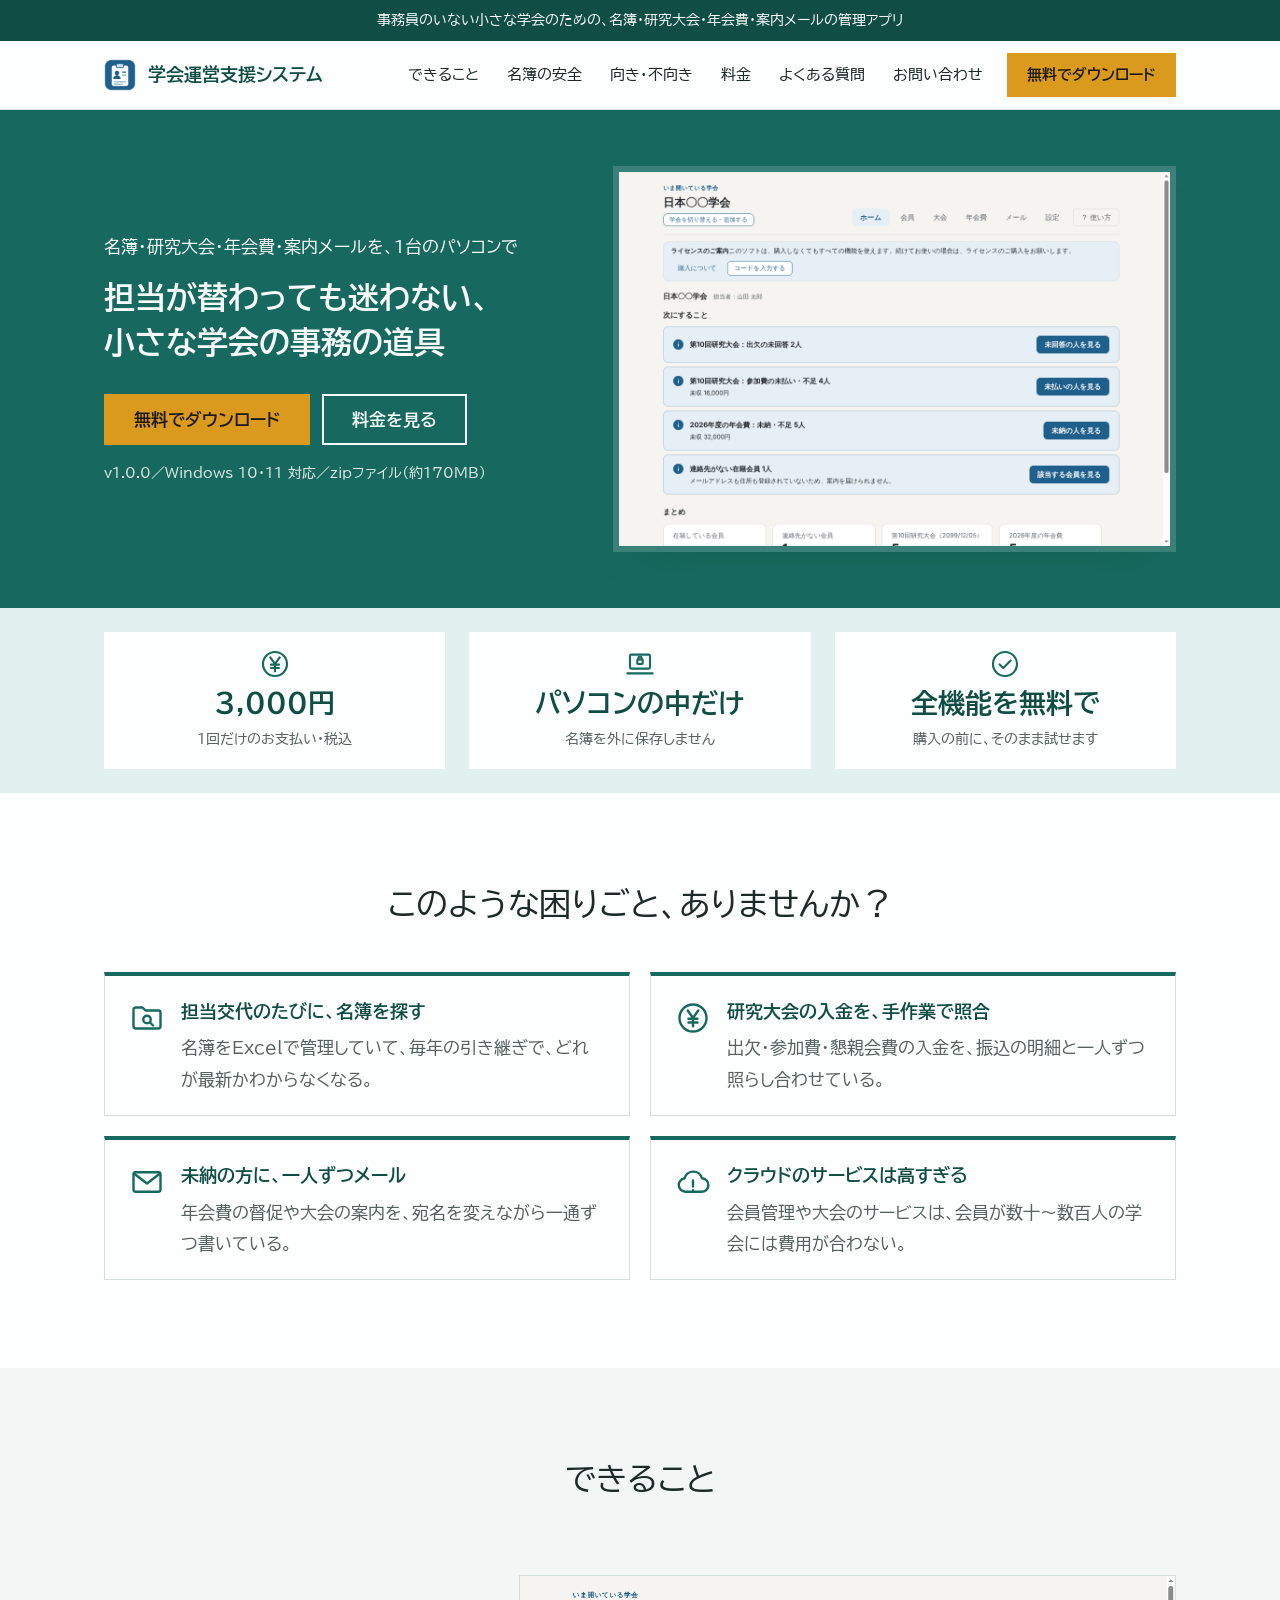
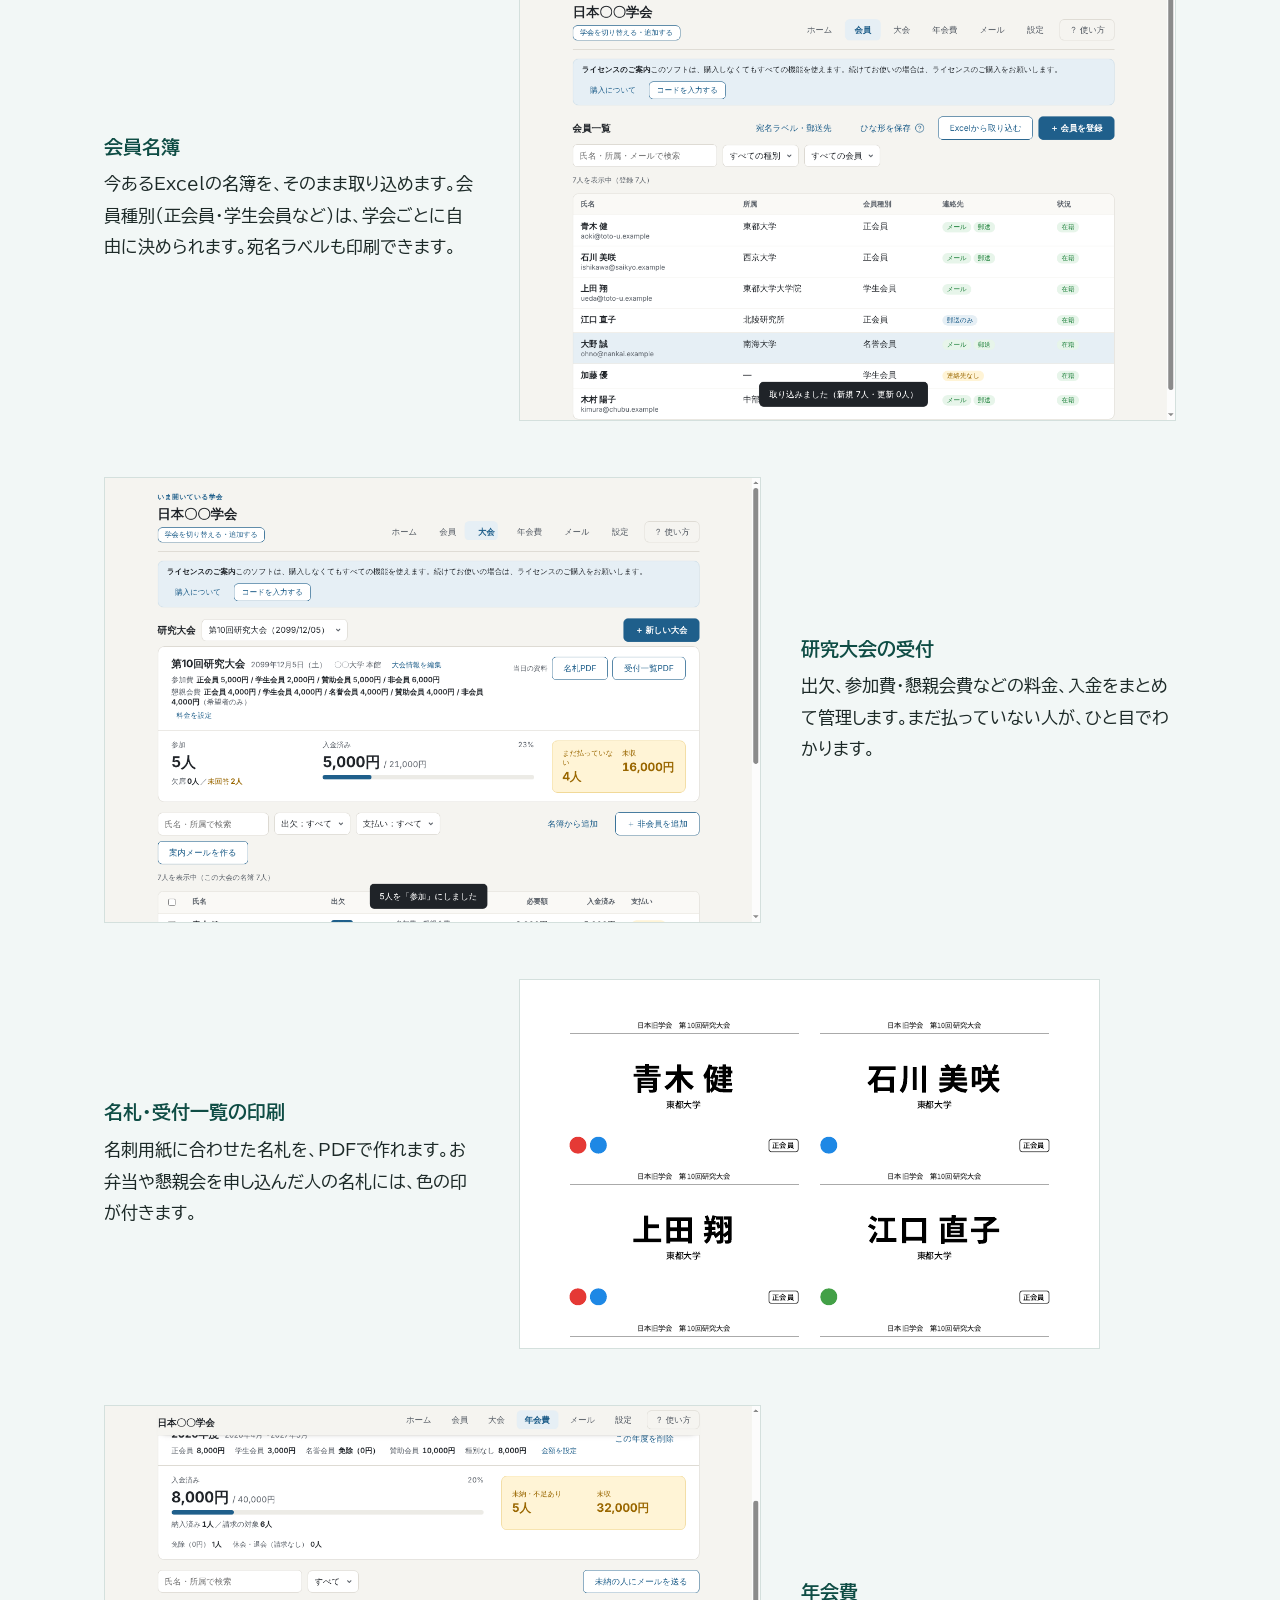
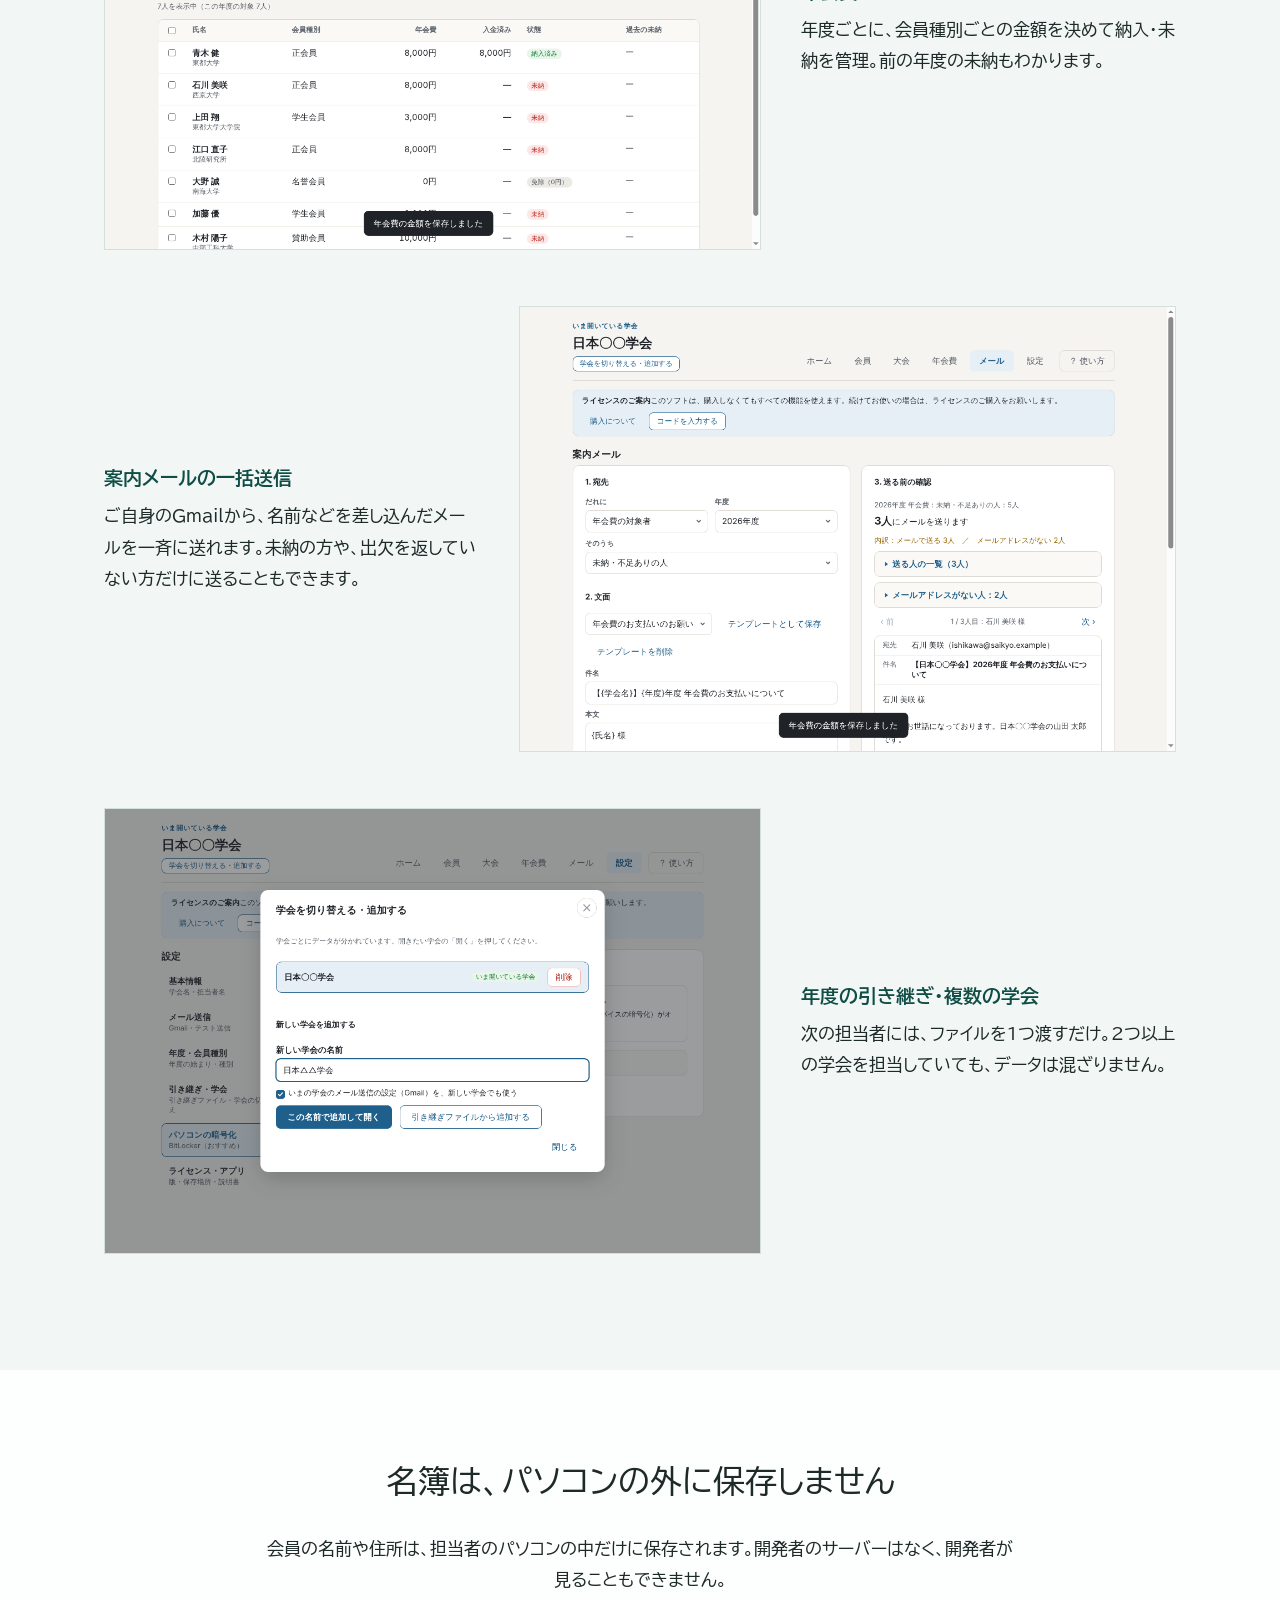
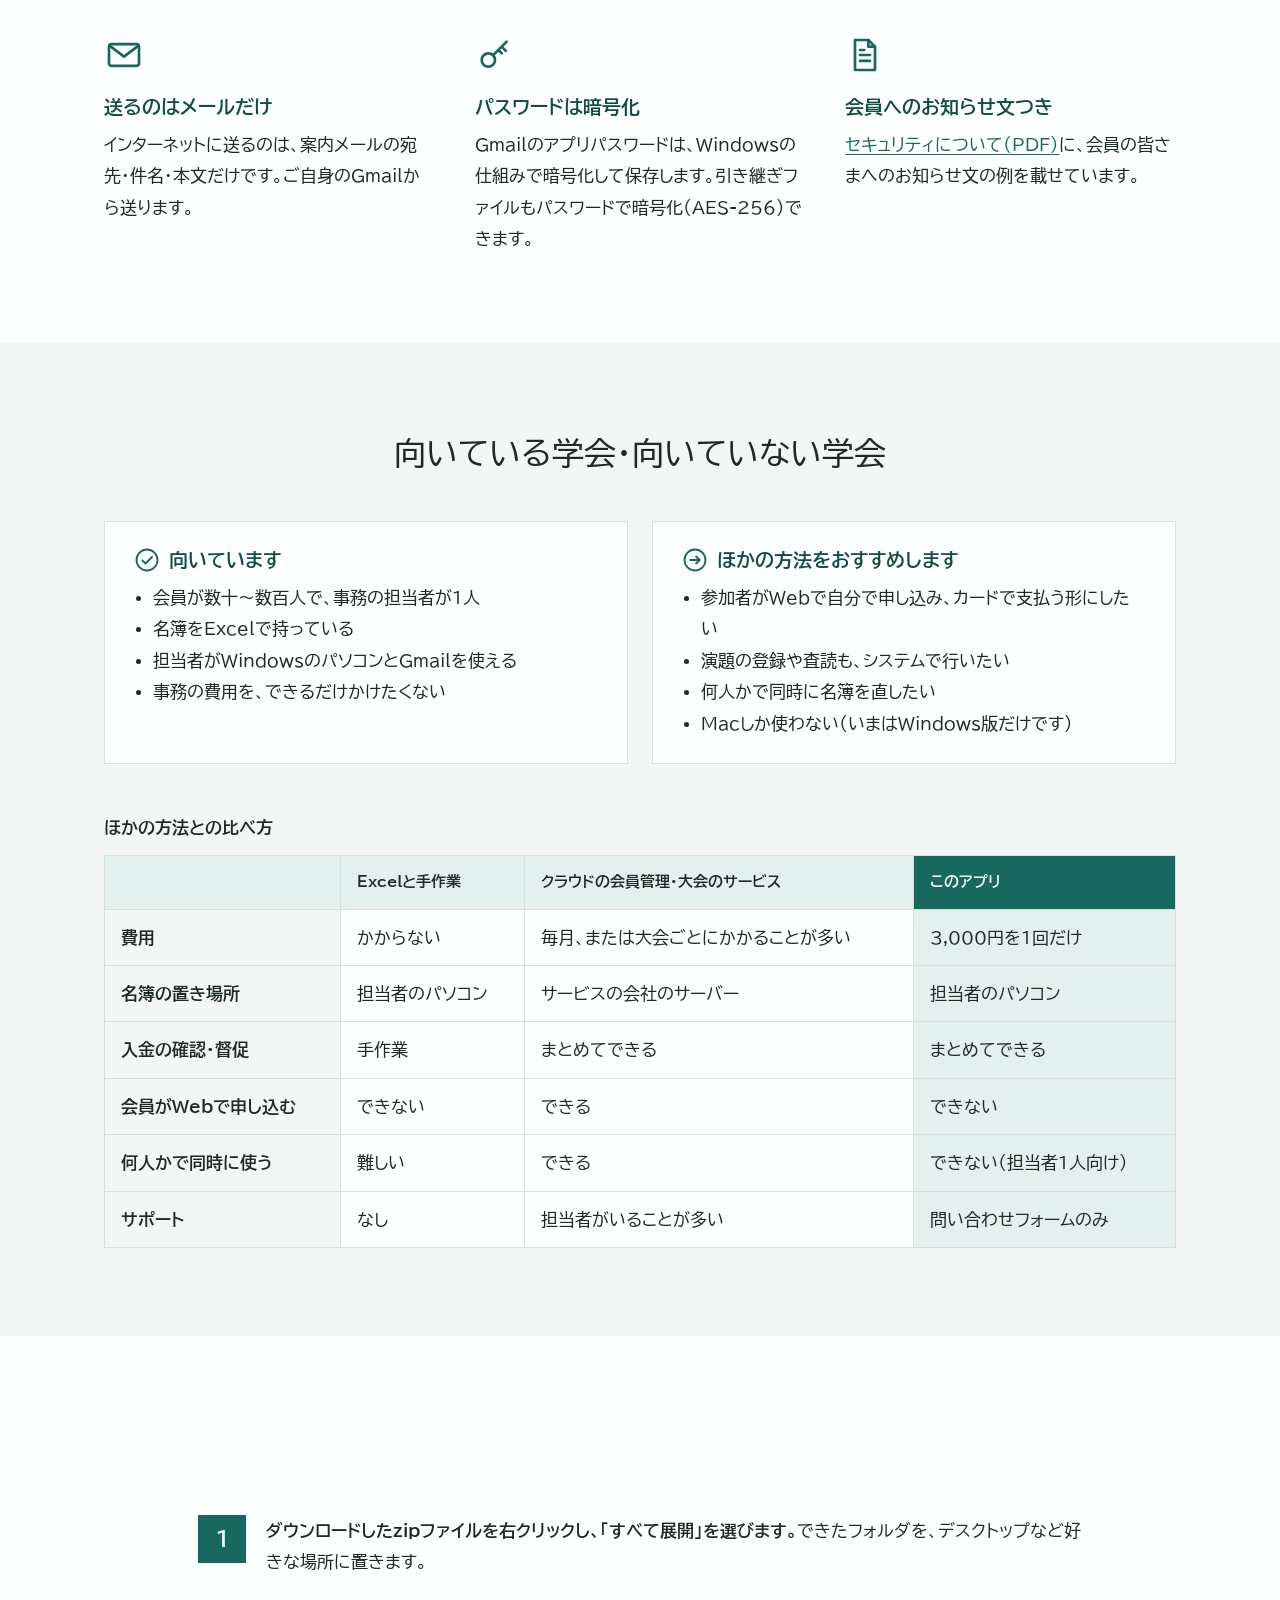
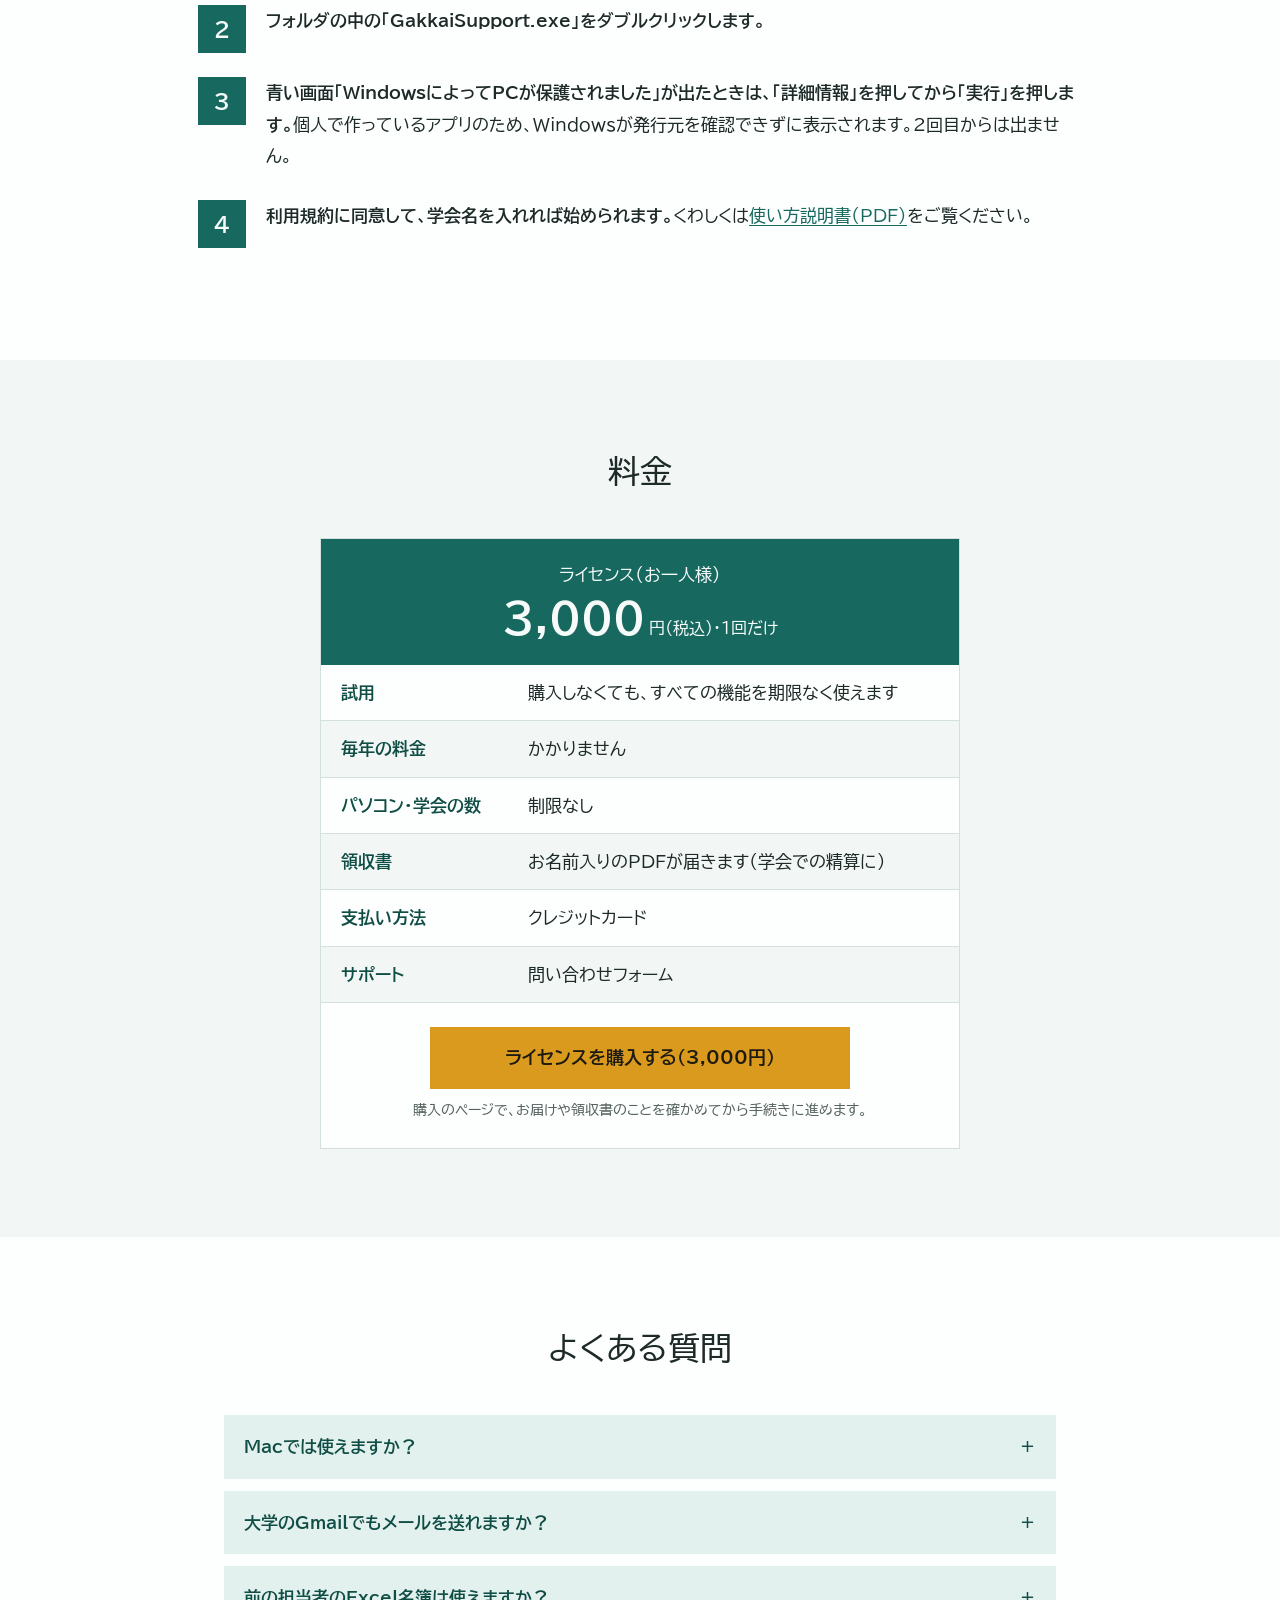
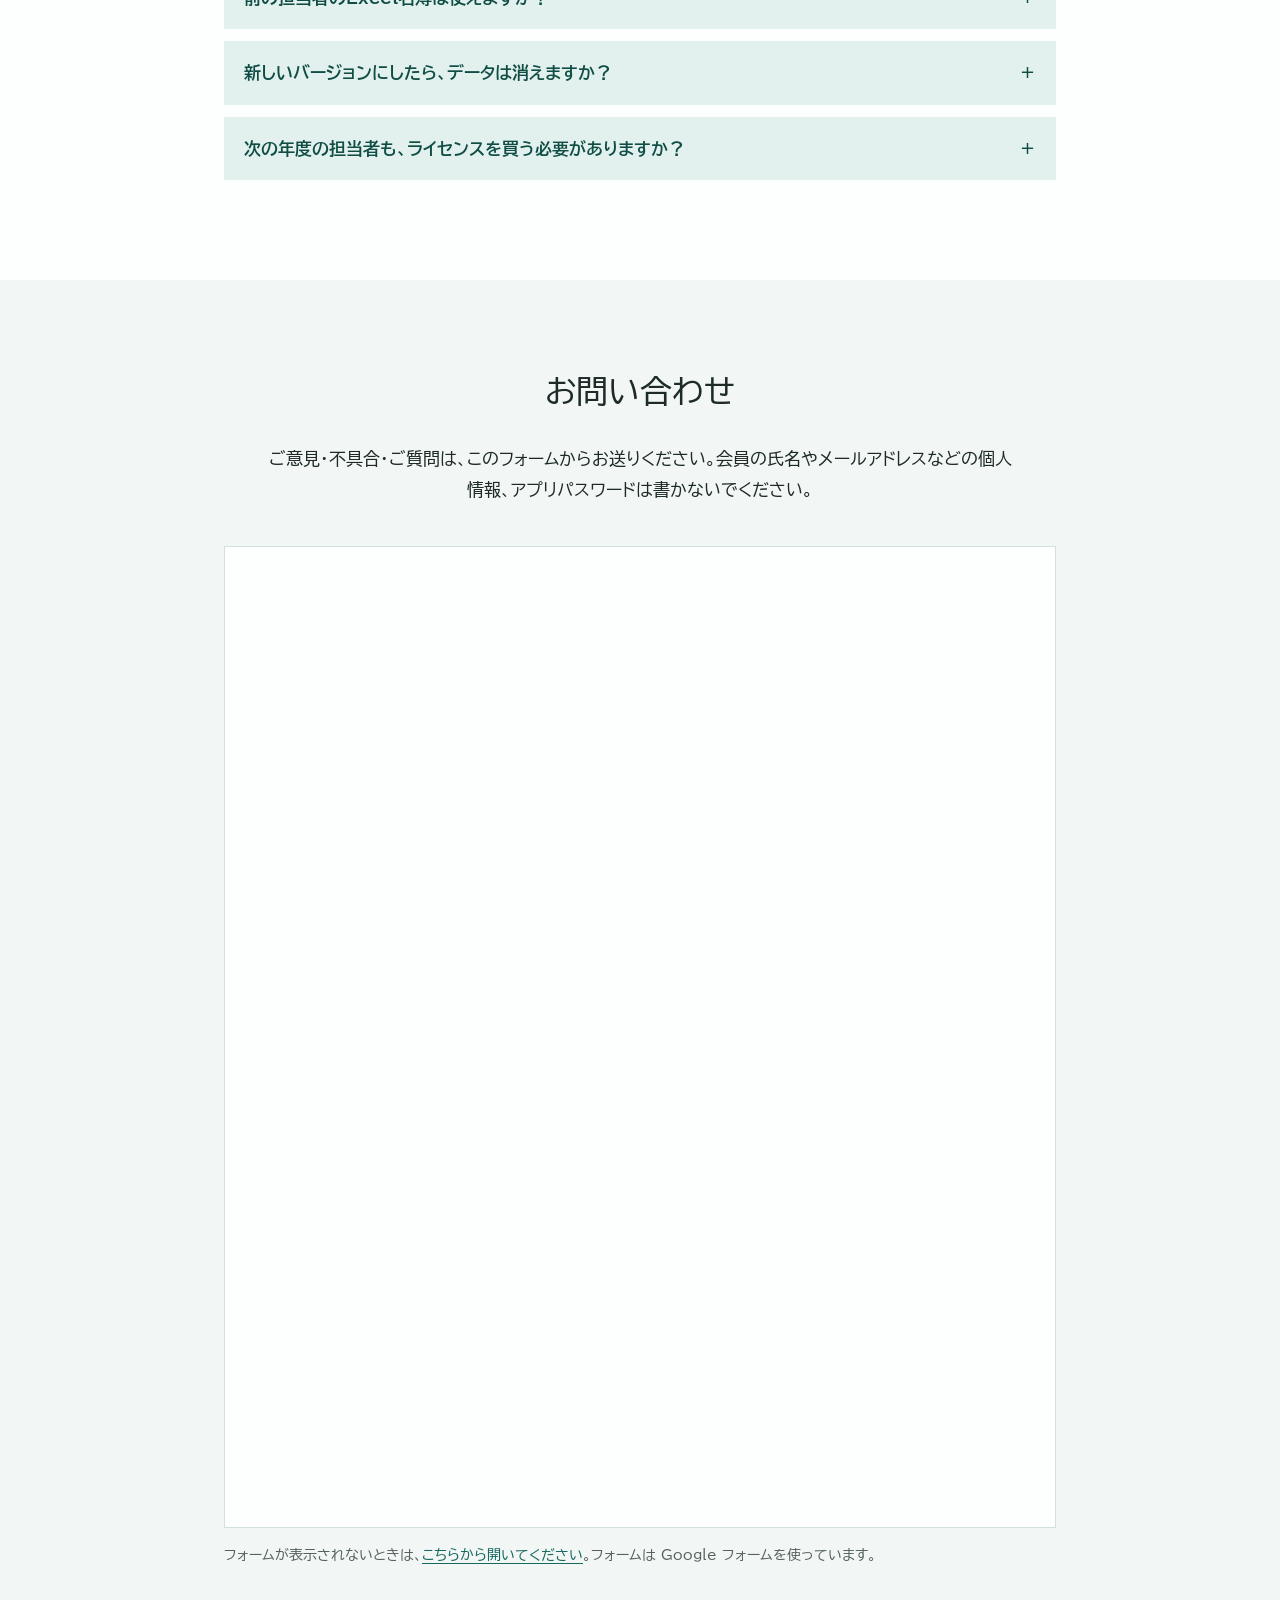
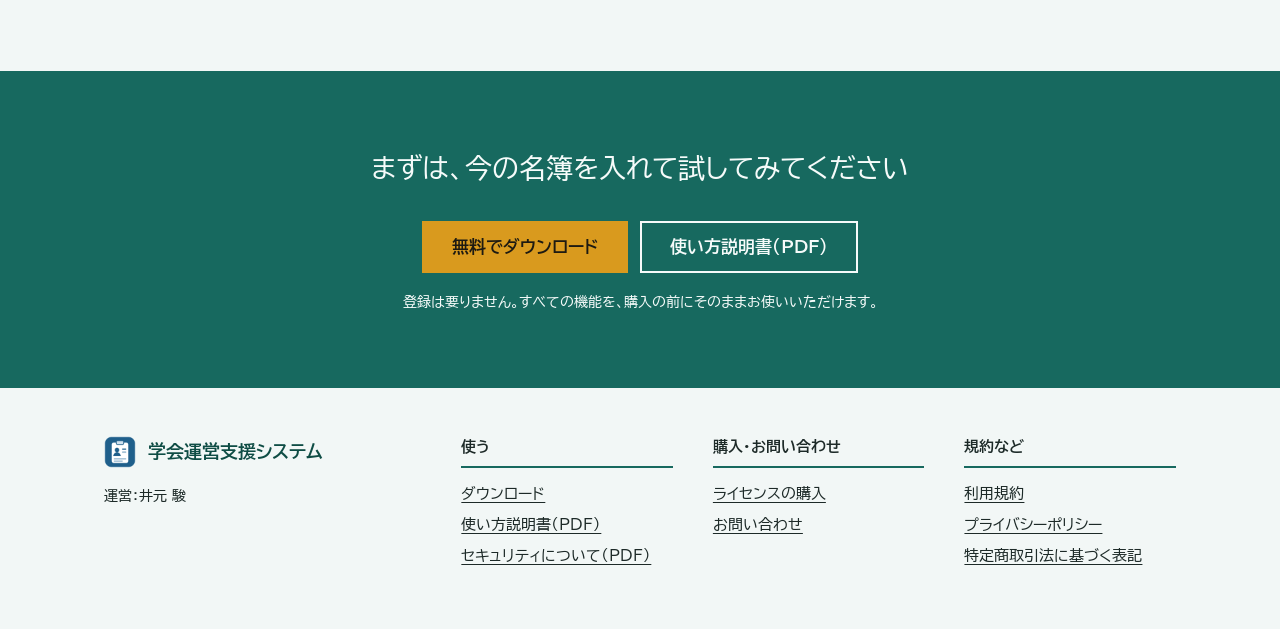
==== index.html @ 25e852df "aieuo さんの意見：アイコン、質問の開け閉めの動き、購入ボタン、問い合わせフォームの埋め込み - 大事なこと3つ・困りごと・名簿の安全・向き不向きに、線で描いた小さなアイコン（読み上げはしない） " ====
<!doctype html>
<html lang="ja">
  <head>
    <meta charset="utf-8" />
    <meta name="viewport" content="width=device-width, initial-scale=1" />
    <title>学会運営支援システム</title>
    <meta
      name="description"
      content="小さな学会の会員名簿・研究大会・年会費・案内メール・名札の印刷・年度の引き継ぎを、お使いのパソコン1台で。名簿はパソコンの外に保存しません。すべての機能を無料で試せます。"
    />
    <link rel="icon" href="img/icon.png" />
    <link rel="preconnect" href="https://fonts.googleapis.com" />
    <link rel="preconnect" href="https://fonts.gstatic.com" crossorigin />
    <link
      href="https://fonts.googleapis.com/css2?family=BIZ+UDPGothic:wght@400;700&display=swap"
      rel="stylesheet"
    />
    <link rel="stylesheet" href="style.css" />
    <script>
      // スクロールで順に現れる動き。動きを減らす設定の人と、スクリプトが動かないときは、最初から全部見える
      if (!matchMedia("(prefers-reduced-motion: reduce)").matches)
        document.documentElement.classList.add("js");
    </script>
  </head>
  <body>
    <svg width="0" height="0" style="position:absolute" aria-hidden="true">
      <defs>
        <symbol id="i-folder" viewBox="0 0 24 24"><path d="M3 6.5A1.5 1.5 0 0 1 4.5 5H9l2 2h8.5A1.5 1.5 0 0 1 21 8.5v9a1.5 1.5 0 0 1-1.5 1.5h-15A1.5 1.5 0 0 1 3 17.5z"/><circle cx="12" cy="13" r="2.5"/><path d="m14 15 2 2"/></symbol>
        <symbol id="i-yen" viewBox="0 0 24 24"><circle cx="12" cy="12" r="9"/><path d="m8.5 7 3.5 5 3.5-5M12 12v5.5M9 12.5h6M9 15h6"/></symbol>
        <symbol id="i-mail" viewBox="0 0 24 24"><rect x="3" y="5.5" width="18" height="13" rx="1.5"/><path d="m3.5 6.5 8.5 6.5 8.5-6.5"/></symbol>
        <symbol id="i-cloud" viewBox="0 0 24 24"><path d="M7 18.5a4.5 4.5 0 0 1-.6-8.96A6 6 0 0 1 18 9.5a4.5 4.5 0 0 1-.5 9z"/><path d="M12 11v4M12 17.5v.01"/></symbol>
        <symbol id="i-laptop" viewBox="0 0 24 24"><rect x="4.5" y="5" width="15" height="10.5" rx="1"/><path d="M2.5 19h19"/><rect x="10" y="8.5" width="4" height="3.5" rx=".5"/><path d="M10.8 8.5V7.6a1.2 1.2 0 0 1 2.4 0v.9"/></symbol>
        <symbol id="i-check" viewBox="0 0 24 24"><circle cx="12" cy="12" r="9"/><path d="m8 12.3 2.7 2.7L16.3 9.4"/></symbol>
        <symbol id="i-key" viewBox="0 0 24 24"><circle cx="8" cy="15" r="4"/><path d="m11 12 8-8M16 7l2.5 2.5M14 9l2 2"/></symbol>
        <symbol id="i-doc" viewBox="0 0 24 24"><path d="M6 3h8l4 4v14H6z"/><path d="M14 3v4h4M9 12h6M9 15.5h6M9 9h2.5"/></symbol>
        <symbol id="i-arrow" viewBox="0 0 24 24"><circle cx="12" cy="12" r="9"/><path d="M8 12h8M13 9l3 3-3 3"/></symbol>
        <symbol id="i-chat" viewBox="0 0 24 24"><path d="M4 5.5h16v10H9l-5 4z"/><path d="M8 9.5h8M8 12.5h5"/></symbol>
      </defs>
    </svg>
    <p class="topbar">事務員のいない小さな学会のための、名簿・研究大会・年会費・案内メールの管理アプリ</p>
    <header class="nav">
      <div class="wrap nav-in">
        <a class="logo" href="index.html"><img src="img/icon.png" alt="" width="32" height="32" />学会運営支援システム</a>
        <nav aria-label="ページ内の案内">
          <a href="#features">できること</a>
          <a href="#safe">名簿の安全</a>
          <a href="#fit">向き・不向き</a>
          <a href="#price">料金</a>
          <a href="#faq">よくある質問</a>
          <a href="#contact">お問い合わせ</a>
          <a class="nav-cta" href="#download">無料でダウンロード</a>
        </nav>
      </div>
    </header>

    <section class="hero">
      <div class="wrap hero-in">
        <div class="hero-text">
          <p class="hero-sub">名簿・研究大会・年会費・案内メールを、1台のパソコンで</p>
          <h1><span class="nb">担当が替わっても迷わない、</span><span class="nb">小さな学会の事務の道具</span></h1>
          <div class="btns">
            <a
              class="btn cta"
              href="https://github.com/imoto-421/gakkai-support/releases/download/v1.0.0/GakkaiSupport-1.0.0-win.zip"
              >無料でダウンロード</a
            >
            <a class="btn light" href="#price">料金を見る</a>
          </div>
          <p class="hero-meta">
            v1.0.0／Windows 10・11 対応／zipファイル（約170MB）
          </p>
        </div>
        <img class="hero-shot" src="img/m02-home.png" alt="ホーム画面。出欠の未回答や年会費の未納など、次にすることが並んでいる" />
      </div>
    </section>

    <div class="facts">
      <div class="wrap facts-in">
        <p><svg class="ic" aria-hidden="true"><use href="#i-yen"/></svg><b>3,000円</b><span>1回だけのお支払い・税込</span></p>
        <p><svg class="ic" aria-hidden="true"><use href="#i-laptop"/></svg><b>パソコンの中だけ</b><span>名簿を外に保存しません</span></p>
        <p><svg class="ic" aria-hidden="true"><use href="#i-check"/></svg><b>全機能を無料で</b><span>購入の前に、そのまま試せます</span></p>
      </div>
    </div>

    <main>
      <section class="sec">
        <div class="wrap">
          <h2 class="reveal">このような困りごと、ありませんか？</h2>
          <ul class="pains">
            <li class="reveal">
              <svg class="ic" aria-hidden="true"><use href="#i-folder"/></svg>
              <b>担当交代のたびに、名簿を探す</b>
              <span>名簿をExcelで管理していて、毎年の引き継ぎで、どれが最新かわからなくなる。</span>
            </li>
            <li class="reveal">
              <svg class="ic" aria-hidden="true"><use href="#i-yen"/></svg>
              <b>研究大会の入金を、手作業で照合</b>
              <span>出欠・参加費・懇親会費の入金を、振込の明細と一人ずつ照らし合わせている。</span>
            </li>
            <li class="reveal">
              <svg class="ic" aria-hidden="true"><use href="#i-mail"/></svg>
              <b>未納の方に、一人ずつメール</b>
              <span>年会費の督促や大会の案内を、宛名を変えながら一通ずつ書いている。</span>
            </li>
            <li class="reveal">
              <svg class="ic" aria-hidden="true"><use href="#i-cloud"/></svg>
              <b>クラウドのサービスは高すぎる</b>
              <span>会員管理や大会のサービスは、会員が数十〜数百人の学会には費用が合わない。</span>
            </li>
          </ul>
        </div>
      </section>

      <section class="sec tint" id="features">
        <div class="wrap">
          <h2 class="reveal">できること</h2>
          <div class="feature reveal">
            <img src="img/m03-members.png" alt="会員名簿の画面" loading="lazy" />
            <div>
              <h3>会員名簿</h3>
              <p>
                今あるExcelの名簿を、そのまま取り込めます。会員種別（正会員・学生会員など）は、学会ごとに自由に決められます。宛名ラベルも印刷できます。
              </p>
            </div>
          </div>
          <div class="feature reveal">
            <img src="img/m06-event.png" alt="研究大会の画面" loading="lazy" />
            <div>
              <h3>研究大会の受付</h3>
              <p>
                出欠、参加費・懇親会費などの料金、入金をまとめて管理します。まだ払っていない人が、ひと目でわかります。
              </p>
            </div>
          </div>
          <div class="feature reveal">
            <img src="img/m15-badge-sample.png" alt="色の印が付いた名札" loading="lazy" />
            <div>
              <h3>名札・受付一覧の印刷</h3>
              <p>
                名刺用紙に合わせた名札を、PDFで作れます。お弁当や懇親会を申し込んだ人の名札には、色の印が付きます。
              </p>
            </div>
          </div>
          <div class="feature reveal">
            <img src="img/m09-dues.png" alt="年会費の画面" loading="lazy" />
            <div>
              <h3>年会費</h3>
              <p>年度ごとに、会員種別ごとの金額を決めて納入・未納を管理。前の年度の未納もわかります。</p>
            </div>
          </div>
          <div class="feature reveal">
            <img src="img/m10-compose.png" alt="案内メールを作る画面" loading="lazy" />
            <div>
              <h3>案内メールの一括送信</h3>
              <p>
                ご自身のGmailから、名前などを差し込んだメールを一斉に送れます。未納の方や、出欠を返していない方だけに送ることもできます。
              </p>
            </div>
          </div>
          <div class="feature reveal">
            <img src="img/m16-societies.png" alt="学会を切り替える画面" loading="lazy" />
            <div>
              <h3>年度の引き継ぎ・複数の学会</h3>
              <p>
                次の担当者には、ファイルを1つ渡すだけ。2つ以上の学会を担当していても、データは混ざりません。
              </p>
            </div>
          </div>
        </div>
      </section>

      <section class="sec" id="safe">
        <div class="wrap">
          <h2 class="reveal">名簿は、パソコンの外に保存しません</h2>
          <p class="lead reveal">
            会員の名前や住所は、担当者のパソコンの中だけに保存されます。開発者のサーバーはなく、開発者が見ることもできません。
          </p>
          <div class="cols3">
            <div class="reveal">
              <svg class="ic" aria-hidden="true"><use href="#i-mail"/></svg>
              <h3>送るのはメールだけ</h3>
              <p>インターネットに送るのは、案内メールの宛先・件名・本文だけです。ご自身のGmailから送ります。</p>
            </div>
            <div class="reveal">
              <svg class="ic" aria-hidden="true"><use href="#i-key"/></svg>
              <h3>パスワードは暗号化</h3>
              <p>
                Gmailのアプリパスワードは、Windowsの仕組みで暗号化して保存します。引き継ぎファイルもパスワードで暗号化（AES-256）できます。
              </p>
            </div>
            <div class="reveal">
              <svg class="ic" aria-hidden="true"><use href="#i-doc"/></svg>
              <h3>会員へのお知らせ文つき</h3>
              <p>
                <a href="security.pdf">セキュリティについて（PDF）</a>に、会員の皆さまへのお知らせ文の例を載せています。
              </p>
            </div>
          </div>
        </div>
      </section>

      <section class="sec tint" id="fit">
        <div class="wrap">
          <h2 class="reveal">向いている学会・向いていない学会</h2>
          <div class="fit reveal">
            <div>
              <h3><svg class="ic" aria-hidden="true"><use href="#i-check"/></svg>向いています</h3>
              <ul>
                <li>会員が数十〜数百人で、事務の担当者が1人</li>
                <li>名簿をExcelで持っている</li>
                <li>担当者がWindowsのパソコンとGmailを使える</li>
                <li>事務の費用を、できるだけかけたくない</li>
              </ul>
            </div>
            <div>
              <h3><svg class="ic" aria-hidden="true"><use href="#i-arrow"/></svg>ほかの方法をおすすめします</h3>
              <ul>
                <li>参加者がWebで自分で申し込み、カードで支払う形にしたい</li>
                <li>演題の登録や査読も、システムで行いたい</li>
                <li>何人かで同時に名簿を直したい</li>
                <li>Macしか使わない（いまはWindows版だけです）</li>
              </ul>
            </div>
          </div>
          <div class="table-wrap reveal">
            <table class="compare">
              <caption>ほかの方法との比べ方</caption>
              <thead>
                <tr>
                  <th scope="col"></th>
                  <th scope="col">Excelと手作業</th>
                  <th scope="col">クラウドの会員管理・大会のサービス</th>
                  <th scope="col" class="me">このアプリ</th>
                </tr>
              </thead>
              <tbody>
                <tr>
                  <th scope="row">費用</th>
                  <td>かからない</td>
                  <td>毎月、または大会ごとにかかることが多い</td>
                  <td class="me">3,000円を1回だけ</td>
                </tr>
                <tr>
                  <th scope="row">名簿の置き場所</th>
                  <td>担当者のパソコン</td>
                  <td>サービスの会社のサーバー</td>
                  <td class="me">担当者のパソコン</td>
                </tr>
                <tr>
                  <th scope="row">入金の確認・督促</th>
                  <td>手作業</td>
                  <td>まとめてできる</td>
                  <td class="me">まとめてできる</td>
                </tr>
                <tr>
                  <th scope="row">会員がWebで申し込む</th>
                  <td>できない</td>
                  <td>できる</td>
                  <td class="me">できない</td>
                </tr>
                <tr>
                  <th scope="row">何人かで同時に使う</th>
                  <td>難しい</td>
                  <td>できる</td>
                  <td class="me">できない（担当者1人向け）</td>
                </tr>
                <tr>
                  <th scope="row">サポート</th>
                  <td>なし</td>
                  <td>担当者がいることが多い</td>
                  <td class="me">問い合わせフォームのみ</td>
                </tr>
              </tbody>
            </table>
          </div>
        </div>
      </section>

      <section class="sec" id="start">
        <div class="wrap">
          <h2 class="reveal">使い始め方</h2>
          <ol class="steps">
            <li class="reveal">
              <b>ダウンロードしたzipファイルを右クリックし、「すべて展開」を選びます。</b
              >できたフォルダを、デスクトップなど好きな場所に置きます。
            </li>
            <li class="reveal"><b>フォルダの中の「GakkaiSupport.exe」をダブルクリックします。</b></li>
            <li class="reveal">
              <b>青い画面「WindowsによってPCが保護されました」が出たときは、「詳細情報」を押してから「実行」を押します。</b
              >個人で作っているアプリのため、Windowsが発行元を確認できずに表示されます。2回目からは出ません。
            </li>
            <li class="reveal">
              <b>利用規約に同意して、学会名を入れれば始められます。</b>くわしくは<a href="manual.pdf"
                >使い方説明書（PDF）</a
              >をご覧ください。
            </li>
          </ol>
        </div>
      </section>

      <section class="sec tint" id="price">
        <div class="wrap">
          <h2 class="reveal">料金</h2>
          <div class="plan reveal">
            <div class="plan-head">
              <p>ライセンス（お一人様）</p>
              <p class="plan-price">3,000<span>円（税込）・1回だけ</span></p>
            </div>
            <table>
              <tr><th scope="row">試用</th><td>購入しなくても、すべての機能を期限なく使えます</td></tr>
              <tr><th scope="row">毎年の料金</th><td>かかりません</td></tr>
              <tr><th scope="row">パソコン・学会の数</th><td>制限なし</td></tr>
              <tr><th scope="row">領収書</th><td>お名前入りのPDFが届きます（学会での精算に）</td></tr>
              <tr><th scope="row">支払い方法</th><td>クレジットカード</td></tr>
              <tr><th scope="row">サポート</th><td>問い合わせフォーム</td></tr>
            </table>
            <div class="plan-foot">
              <a class="btn cta big" href="purchase.html">ライセンスを購入する（3,000円）</a>
              <p class="small muted">購入のページで、お届けや領収書のことを確かめてから手続きに進めます。</p>
            </div>
          </div>
        </div>
      </section>

      <section class="sec" id="faq">
        <div class="wrap faq">
          <h2 class="reveal">よくある質問</h2>
          <details class="reveal">
            <summary>Macでは使えますか？</summary>
            <p>いまはWindows版だけです。Mac版は準備中です。</p>
          </details>
          <details class="reveal">
            <summary>大学のGmailでもメールを送れますか？</summary>
            <p>
              はい。Googleの「アプリパスワード」（16文字）を一度設定すれば送れます。大学の設定でアプリパスワードが作れない場合は、学内の情報担当の部署にご相談ください。
            </p>
          </details>
          <details class="reveal">
            <summary>前の担当者のExcel名簿は使えますか？</summary>
            <p>
              はい。氏名・所属・メールアドレス・住所・会員種別の列があれば取り込めます。アプリの中に名簿のひな形もあります。
            </p>
          </details>
          <details class="reveal">
            <summary>新しいバージョンにしたら、データは消えますか？</summary>
            <p>
              消えません。データはアプリとは別の場所に保存されているので、新しいバージョンのフォルダに入れ替えるだけで、続きから使えます。
            </p>
          </details>
          <details class="reveal">
            <summary>次の年度の担当者も、ライセンスを買う必要がありますか？</summary>
            <p>
              はい。ライセンスはご購入された方ご本人のもので、引き継ぎファイルには入りません。購入しなくてもすべての機能は使えます。
            </p>
          </details>
        </div>
      </section>

      <section class="sec tint" id="contact">
        <div class="wrap contact">
          <h2 class="reveal">お問い合わせ</h2>
          <p class="lead reveal">
            ご意見・不具合・ご質問は、このフォームからお送りください。会員の氏名やメールアドレスなどの個人情報、アプリパスワードは書かないでください。
          </p>
          <div class="form-frame reveal">
            <iframe
              src="https://docs.google.com/forms/d/e/1FAIpQLSem8YQPxwCaP0HrP6B142q8EgZJPiNtuUG9WSnMsW8UcndIjw/viewform?embedded=true"
              title="お問い合わせフォーム（Googleフォーム）"
              loading="lazy"
              >読み込んでいます…</iframe
            >
          </div>
          <p class="small muted reveal">
            フォームが表示されないときは、<a href="https://forms.gle/VbX8t63M8UimmP8W7">こちらから開いてください</a>。フォームは Google フォームを使っています。
          </p>
        </div>
      </section>

      <section class="closing" id="download">
        <div class="wrap">
          <p class="closing-title reveal">まずは、今の名簿を入れて試してみてください</p>
          <div class="btns center reveal">
            <a
              class="btn cta"
              href="https://github.com/imoto-421/gakkai-support/releases/download/v1.0.0/GakkaiSupport-1.0.0-win.zip"
              >無料でダウンロード</a
            >
            <a class="btn light" href="manual.pdf">使い方説明書（PDF）</a>
          </div>
          <p class="closing-note reveal">登録は要りません。すべての機能を、購入の前にそのままお使いいただけます。</p>
        </div>
      </section>
    </main>

    <footer class="footer">
      <div class="wrap footer-in">
        <div>
          <p class="logo"><img src="img/icon.png" alt="" width="28" height="28" />学会運営支援システム</p>
          <p class="small">運営：井元 駿</p>
        </div>
        <div>
          <h2>使う</h2>
          <ul>
            <li><a href="#download">ダウンロード</a></li>
            <li><a href="manual.pdf">使い方説明書（PDF）</a></li>
            <li><a href="security.pdf">セキュリティについて（PDF）</a></li>
          </ul>
        </div>
        <div>
          <h2>購入・お問い合わせ</h2>
          <ul>
            <li><a href="purchase.html">ライセンスの購入</a></li>
            <li><a href="#contact">お問い合わせ</a></li>
          </ul>
        </div>
        <div>
          <h2>規約など</h2>
          <ul>
            <li><a href="terms.html">利用規約</a></li>
            <li><a href="privacy.html">プライバシーポリシー</a></li>
            <li><a href="tokushoho.html">特定商取引法に基づく表記</a></li>
          </ul>
        </div>
      </div>
    </footer>

    <script>
      // 画面に入ったものから、順に現れる
      (function () {
        if (!document.documentElement.classList.contains("js")) return;
        var els = document.querySelectorAll(".reveal");
        if (!("IntersectionObserver" in window)) {
          els.forEach(function (el) {
            el.classList.add("in");
          });
          return;
        }
        var io = new IntersectionObserver(
          function (entries) {
            entries.forEach(function (e) {
              if (!e.isIntersecting) return;
              e.target.classList.add("in");
              io.unobserve(e.target);
            });
          },
          { rootMargin: "0px 0px -8% 0px" },
        );
        els.forEach(function (el) {
          // 同じ並びの中では、少しずつ遅らせて順に出す
          var sib = el.parentElement ? Array.prototype.indexOf.call(el.parentElement.children, el) : 0;
          el.style.transitionDelay = Math.min(sib, 4) * 80 + "ms";
          io.observe(el);
        });
      })();
    </script>
  </body>
</html>
---- style.css ----
/* Hallmark · custom · 配布ページ（学会運営支援システム）· job: download, then buy · signature: スクロールで順に現れる構成と、比べ方の表 · fonts: BIZ UDPGothic
   critique: 業務ソフトらしい四角い形と青緑の面。押すところだけ山吹色にする。年配の読み手のため文字は大きめ */
/* Hallmark · dismissed 3 · 名簿の安全の3項目に小さな線のアイコン。aieuo さんの「アイコンを使うとよい」という意見で、見出しと文が主役 */
:root {
  --paper: #fdfefe;
  --tint: #f2f7f6;
  --ink: #1d2a28;
  --muted: #55625f;
  --rule: #d4e0dd;
  --main: #17695f; /* 青緑 */
  --deep: #0f4d45;
  --wash: #e3f1ee;
  --cta: #d99a1e; /* 山吹：押すところだけ */
  --cta-deep: #c4870f;
  --cta-ink: #1d1a12;
  --on-main: #f6fbfa;
  --frame: rgba(246, 251, 250, 0.16);
  --shadow: rgba(15, 77, 69, 0.28);
  --gothic: "BIZ UDPGothic", "Yu Gothic UI", "Hiragino Sans", "Meiryo", sans-serif;
}
* {
  box-sizing: border-box;
}
html {
  scroll-behavior: smooth;
  scroll-padding-top: 88px;
  overflow-x: clip;
}
@media (prefers-reduced-motion: reduce) {
  html {
    scroll-behavior: auto;
  }
}
body {
  margin: 0;
  overflow-x: clip;
  background: var(--paper);
  color: var(--ink);
  font-family: var(--gothic);
  font-size: 17px;
  line-height: 1.85;
}
img {
  max-width: 100%;
  display: block;
}
a {
  color: var(--main);
  text-underline-offset: 3px;
}
a:hover {
  color: var(--deep);
}
:focus-visible {
  outline: 3px solid var(--cta);
  outline-offset: 3px;
}
h1,
h2,
h3 {
  line-height: 1.45;
  text-wrap: balance;
  overflow-wrap: break-word;
  min-width: 0;
}
.wrap {
  max-width: 1120px;
  margin: 0 auto;
  padding: 0 24px;
}
.small {
  font-size: 0.9rem;
}
.muted {
  color: var(--muted);
}
.note {
  color: var(--muted);
  font-size: 0.9rem;
}

/* スクロールで順に現れる（スクリプトが動くときだけ隠す） */
.js .reveal {
  opacity: 0;
  transform: translateY(28px);
  transition:
    opacity 0.6s ease-out,
    transform 0.6s ease-out;
}
.js .reveal.in {
  opacity: 1;
  transform: none;
}

/* ボタン */
.btns {
  display: flex;
  flex-wrap: wrap;
  gap: 12px;
  margin: 0 0 16px;
}
.btns.center {
  justify-content: center;
}
.btn {
  display: inline-block;
  padding: 12px 28px;
  font-weight: 700;
  line-height: 1.4;
  text-decoration: none;
  border: 2px solid transparent;
  white-space: nowrap;
  transition:
    background-color 0.15s ease-out,
    color 0.15s ease-out;
}
.btn.cta {
  background: var(--cta);
  color: var(--cta-ink);
}
.btn.cta:hover {
  background: var(--cta-deep);
  color: var(--cta-ink);
}
.btn.light {
  background: transparent;
  color: var(--on-main);
  border-color: var(--on-main);
}
.btn.light:hover {
  background: var(--deep);
  color: var(--on-main);
}
.btn:active {
  transform: translateY(1px);
}

/* 一番上の帯とメニュー */
.topbar {
  margin: 0;
  background: var(--deep);
  color: var(--on-main);
  font-size: 0.85rem;
  text-align: center;
  padding: 8px 16px;
}
.nav {
  position: sticky;
  top: 0;
  z-index: 10;
  background: var(--paper);
  border-bottom: 1px solid var(--rule);
}
.nav-in {
  display: flex;
  align-items: center;
  justify-content: space-between;
  gap: 16px;
  min-height: 68px;
}
.logo {
  display: flex;
  align-items: center;
  gap: 12px;
  font-weight: 700;
  font-size: 1.1rem;
  color: var(--deep);
  text-decoration: none;
  margin: 0;
}
.logo img {
  width: 32px;
  height: 32px;
}
.nav nav {
  display: flex;
  align-items: center;
  gap: 4px;
  font-size: 0.95rem;
}
.nav nav a {
  color: var(--ink);
  text-decoration: none;
  padding: 8px 12px;
  white-space: nowrap;
}
.nav nav a:hover {
  background: var(--wash);
  color: var(--deep);
}
.nav nav a.nav-cta {
  background: var(--cta);
  color: var(--cta-ink);
  font-weight: 700;
  margin-left: 8px;
  padding: 8px 20px;
}
.nav nav a.nav-cta:hover {
  background: var(--cta-deep);
}

/* はじめの面 */
.hero {
  background: var(--main);
  color: var(--on-main);
}
.hero-in {
  display: grid;
  grid-template-columns: minmax(0, 5fr) minmax(0, 6fr);
  gap: 40px;
  align-items: center;
  padding-top: 56px;
  padding-bottom: 56px;
}
.hero-sub {
  margin: 0 0 12px;
}
.hero h1 {
  font-size: clamp(1.5rem, 2.45vw, 2rem);
  margin: 0 0 28px;
  text-wrap: wrap;
}
.nb {
  display: inline-block;
}
.hero-meta {
  margin: 0;
  font-size: 0.85rem;
  opacity: 0.9;
}
.hero-shot {
  border: 6px solid var(--frame);
  box-shadow: 0 24px 40px -24px var(--shadow);
}

/* 大事なことを3つ */
.facts {
  background: var(--wash);
  padding: 24px 0;
}
.facts-in {
  display: grid;
  grid-template-columns: repeat(3, minmax(0, 1fr));
  gap: 24px;
}
.facts p {
  margin: 0;
  background: var(--paper);
  text-align: center;
  padding: 16px 12px;
}
.facts b {
  display: block;
  font-size: 1.7rem;
  color: var(--deep);
  line-height: 1.4;
}
.facts span {
  font-size: 0.88rem;
  color: var(--muted);
}

/* 節 */
.sec {
  padding: 88px 0;
}
.sec.tint {
  background: var(--tint);
}
.sec h2 {
  text-align: center;
  font-size: clamp(1.5rem, 3vw, 2rem);
  font-weight: 400;
  margin: 0 0 44px;
}
.sec h3 {
  font-size: 1.2rem;
  margin: 0 0 8px;
  color: var(--deep);
}
.lead {
  max-width: 44em;
  margin: -16px auto 40px;
  text-align: center;
}

/* 困りごと */
.pains {
  list-style: none;
  margin: 0;
  padding: 0;
  display: grid;
  grid-template-columns: repeat(2, minmax(0, 1fr));
  gap: 20px;
}
.pains li {
  border: 1px solid var(--rule);
  border-top: 4px solid var(--main);
  padding: 20px 24px;
}
.pains b {
  display: block;
  font-size: 1.1rem;
  color: var(--deep);
  margin-bottom: 4px;
}
.pains span {
  color: var(--muted);
}

/* できること */
.feature {
  display: grid;
  grid-template-columns: minmax(0, 7fr) minmax(0, 4fr);
  gap: 40px;
  align-items: center;
  padding: 28px 0;
}
.feature:nth-child(odd of .feature) {
  grid-template-columns: minmax(0, 4fr) minmax(0, 7fr);
}
.feature:nth-child(odd of .feature) img {
  order: 2;
}
.feature img {
  border: 1px solid var(--rule);
  background: var(--paper);
}
.feature p {
  margin: 0;
}

/* 3つ並び */
.cols3 {
  display: grid;
  grid-template-columns: repeat(3, minmax(0, 1fr));
  gap: 40px;
}
.cols3 p {
  margin: 0;
}

/* 向き・不向き */
.fit {
  display: grid;
  grid-template-columns: repeat(2, minmax(0, 1fr));
  gap: 24px;
  margin-bottom: 48px;
}
.fit > div {
  background: var(--paper);
  border: 1px solid var(--rule);
  padding: 24px 28px;
}
.fit ul {
  margin: 0;
  padding-left: 1.2em;
}
.table-wrap {
  overflow-x: auto;
}
.compare {
  width: 100%;
  min-width: 640px;
  border-collapse: collapse;
  background: var(--paper);
}
.compare caption {
  text-align: left;
  font-weight: 700;
  margin-bottom: 12px;
}
.compare th,
.compare td {
  border: 1px solid var(--rule);
  padding: 12px 16px;
  text-align: left;
  vertical-align: top;
}
.compare thead th {
  background: var(--wash);
  font-size: 0.95rem;
}
.compare tbody th {
  background: var(--tint);
  font-weight: 700;
  white-space: nowrap;
}
.compare .me {
  background: var(--wash);
}
.compare thead .me {
  background: var(--main);
  color: var(--on-main);
}

/* 使い始め方：本当に順番があるので番号を付ける */
.steps {
  list-style: none;
  counter-reset: step;
  margin: 0 auto;
  padding: 0;
  max-width: 52em;
}
.steps li {
  counter-increment: step;
  position: relative;
  padding: 0 0 28px 68px;
  min-height: 72px;
}
.steps li::before {
  content: counter(step);
  position: absolute;
  left: 0;
  top: 0;
  width: 48px;
  height: 48px;
  background: var(--main);
  color: var(--on-main);
  font-weight: 700;
  font-size: 1.3rem;
  display: grid;
  place-items: center;
}

/* 料金 */
.plan {
  max-width: 640px;
  margin: 0 auto;
  background: var(--paper);
  border: 1px solid var(--rule);
}
.plan-head {
  background: var(--main);
  color: var(--on-main);
  text-align: center;
  padding: 20px 16px;
}
.plan-head p {
  margin: 0;
}
.plan-price {
  font-variant-numeric: tabular-nums;
  font-size: 2.6rem;
  font-weight: 700;
  line-height: 1.3;
}
.plan-price span {
  font-size: 1rem;
  font-weight: 400;
  margin-left: 4px;
}
.plan table {
  width: 100%;
  border-collapse: collapse;
}
.plan th,
.plan td {
  padding: 12px 20px;
  border-bottom: 1px solid var(--rule);
  text-align: left;
}
.plan tr:nth-child(even) {
  background: var(--tint);
}
.plan th {
  width: 11em;
  font-weight: 700;
  color: var(--deep);
}
.plan-foot {
  padding: 24px;
  text-align: center;
}

/* よくある質問 */
.faq {
  max-width: 880px;
}
.faq details {
  margin-bottom: 12px;
}
.faq summary {
  cursor: pointer;
  list-style: none;
  background: var(--wash);
  color: var(--deep);
  font-weight: 700;
  padding: 16px 48px 16px 20px;
  position: relative;
}
.faq summary::-webkit-details-marker {
  display: none;
}
.faq summary::after {
  content: "＋";
  position: absolute;
  right: 20px;
}
.faq details p {
  margin: 0;
  padding: 16px 20px 8px;
}
.ask {
  margin-top: 28px;
  color: var(--muted);
  font-size: 0.92rem;
}

/* 最後の帯 */
.closing {
  background: var(--main);
  color: var(--on-main);
  text-align: center;
  padding: 72px 0;
}
.closing-title {
  font-size: clamp(1.3rem, 2.6vw, 1.7rem);
  margin: 0 0 28px;
}
.closing-note {
  margin: 0;
  font-size: 0.9rem;
}

/* フッター */
.footer {
  background: var(--tint);
  padding: 48px 0 56px;
  font-size: 0.92rem;
}
.footer-in {
  display: grid;
  grid-template-columns: minmax(0, 3fr) repeat(3, minmax(0, 2fr));
  gap: 40px;
}
.footer h2 {
  font-size: 0.95rem;
  margin: 0 0 12px;
  padding-bottom: 8px;
  border-bottom: 2px solid var(--main);
}
.footer ul {
  list-style: none;
  margin: 0;
  padding: 0;
}
.footer li {
  margin-bottom: 4px;
}
.footer a {
  color: var(--ink);
}

/* 規約・プライバシーポリシーなどのページ */
.terms {
  padding-top: 36px;
  padding-bottom: 64px;
  max-width: 820px;
}
.terms h2 {
  font-size: 1.6rem;
  margin: 8px 0 20px;
  padding-bottom: 12px;
  border-bottom: 2px solid var(--main);
}
.terms h3 {
  font-size: 1.15rem;
  margin: 28px 0 8px;
  color: var(--deep);
}
.terms ol {
  padding-left: 1.4em;
}
.cta {
  display: flex;
  flex-wrap: wrap;
  gap: 12px;
}
.terms .cta .btn {
  padding: 12px 28px;
}
.terms #buy {
  justify-content: center;
  margin: 28px 0;
}
.terms #buy .btn {
  display: flex;
  justify-content: center;
  font-size: 1.15rem;
  padding: 16px 40px;
  width: min(100%, 420px);
  text-align: center;
}
.terms .btn.primary {
  background: var(--cta);
  color: var(--cta-ink);
}
.terms .btn.primary:hover {
  background: var(--cta-deep);
}
.spec {
  width: 100%;
  border-collapse: collapse;
  margin: 16px 0;
  background: var(--paper);
}
.spec th,
.spec td {
  border: 1px solid var(--rule);
  padding: 12px 16px;
  text-align: left;
  vertical-align: top;
}
.spec th {
  width: 11em;
  background: var(--wash);
  font-weight: 700;
}
footer:not(.footer) {
  border-top: 1px solid var(--rule);
  background: var(--tint);
  padding: 24px 0 32px;
  color: var(--muted);
  font-size: 0.9rem;
}
footer:not(.footer) p {
  margin: 0;
}

/* アイコン（線で描いた小さな絵。意味は文字で書いてあるので読み上げない） */
.ic {
  width: 28px;
  height: 28px;
  fill: none;
  stroke: var(--main);
  stroke-width: 1.6;
  stroke-linecap: round;
  stroke-linejoin: round;
  flex: none;
}
.facts .ic {
  display: block;
  margin: 0 auto 4px;
  width: 32px;
  height: 32px;
}
.pains li {
  display: grid;
  grid-template-columns: auto minmax(0, 1fr);
  column-gap: 16px;
}
.pains li .ic {
  grid-row: span 2;
  width: 36px;
  height: 36px;
  margin-top: 4px;
}
.cols3 .ic {
  width: 40px;
  height: 40px;
  margin-bottom: 8px;
}
.fit h3 {
  display: flex;
  align-items: center;
  gap: 8px;
}

/* よくある質問：開け閉めを滑らかに（対応しているブラウザーだけ） */
@media (prefers-reduced-motion: no-preference) {
  .faq {
    interpolate-size: allow-keywords;
  }
  .faq details::details-content {
    block-size: 0;
    overflow: clip;
    transition:
      block-size 0.3s ease-out,
      content-visibility 0.3s allow-discrete;
  }
  .faq details[open]::details-content {
    block-size: auto;
  }
  .faq summary::after {
    transition: transform 0.3s ease-out;
  }
}
.faq summary::after {
  content: "＋";
}
.faq details[open] summary::after {
  content: "＋";
  transform: rotate(45deg);
}

/* 購入のボタンを目立たせる */
.plan-foot {
  display: grid;
  justify-items: center;
  gap: 8px;
}
.plan-foot p {
  margin: 0;
}
.btn.big {
  display: flex;
  justify-content: center;
  font-size: 1.15rem;
  padding: 16px 40px;
  width: min(100%, 420px);
  text-align: center;
}

/* お問い合わせフォーム */
.contact {
  max-width: 880px;
}
.form-frame {
  background: var(--paper);
  border: 1px solid var(--rule);
}
.form-frame iframe {
  display: block;
  width: 100%;
  height: 980px;
  border: 0;
}

/* 狭い画面 */
@media (max-width: 1000px) {
  .nav nav a:not(.nav-cta) {
    display: none;
  }
}
@media (max-width: 820px) {
  body {
    font-size: 16px;
  }
  .hero-in,
  .feature,
  .feature:nth-child(odd of .feature),
  .pains,
  .cols3,
  .fit,
  .facts-in,
  .footer-in {
    grid-template-columns: minmax(0, 1fr);
    gap: 24px;
  }
  .feature:nth-child(odd of .feature) img {
    order: 0;
  }
  .sec {
    padding: 64px 0;
  }
  .topbar {
    font-size: 0.78rem;
  }
  .logo {
    font-size: 1rem;
  }
  .nav nav a.nav-cta {
    padding: 8px 12px;
    font-size: 0.85rem;
  }
  .spec th,
  .spec td {
    display: block;
    width: auto;
  }
}
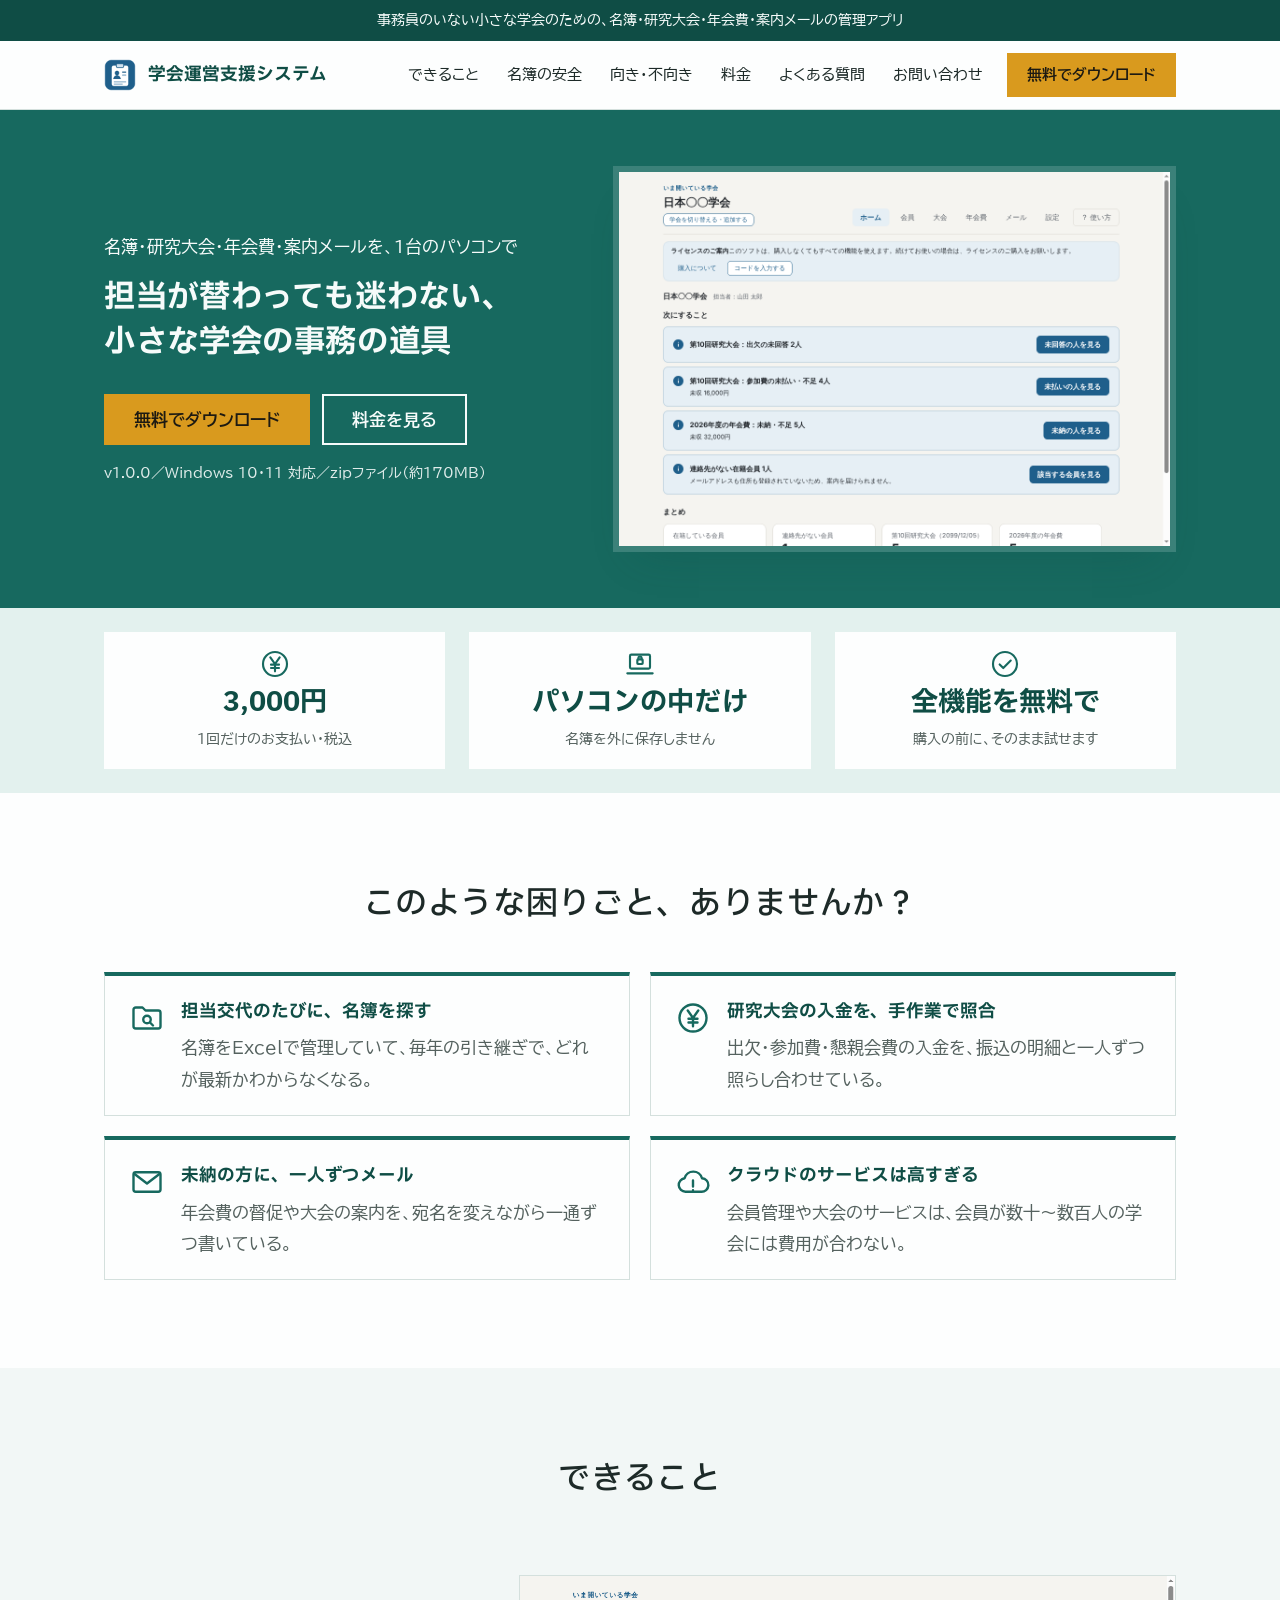
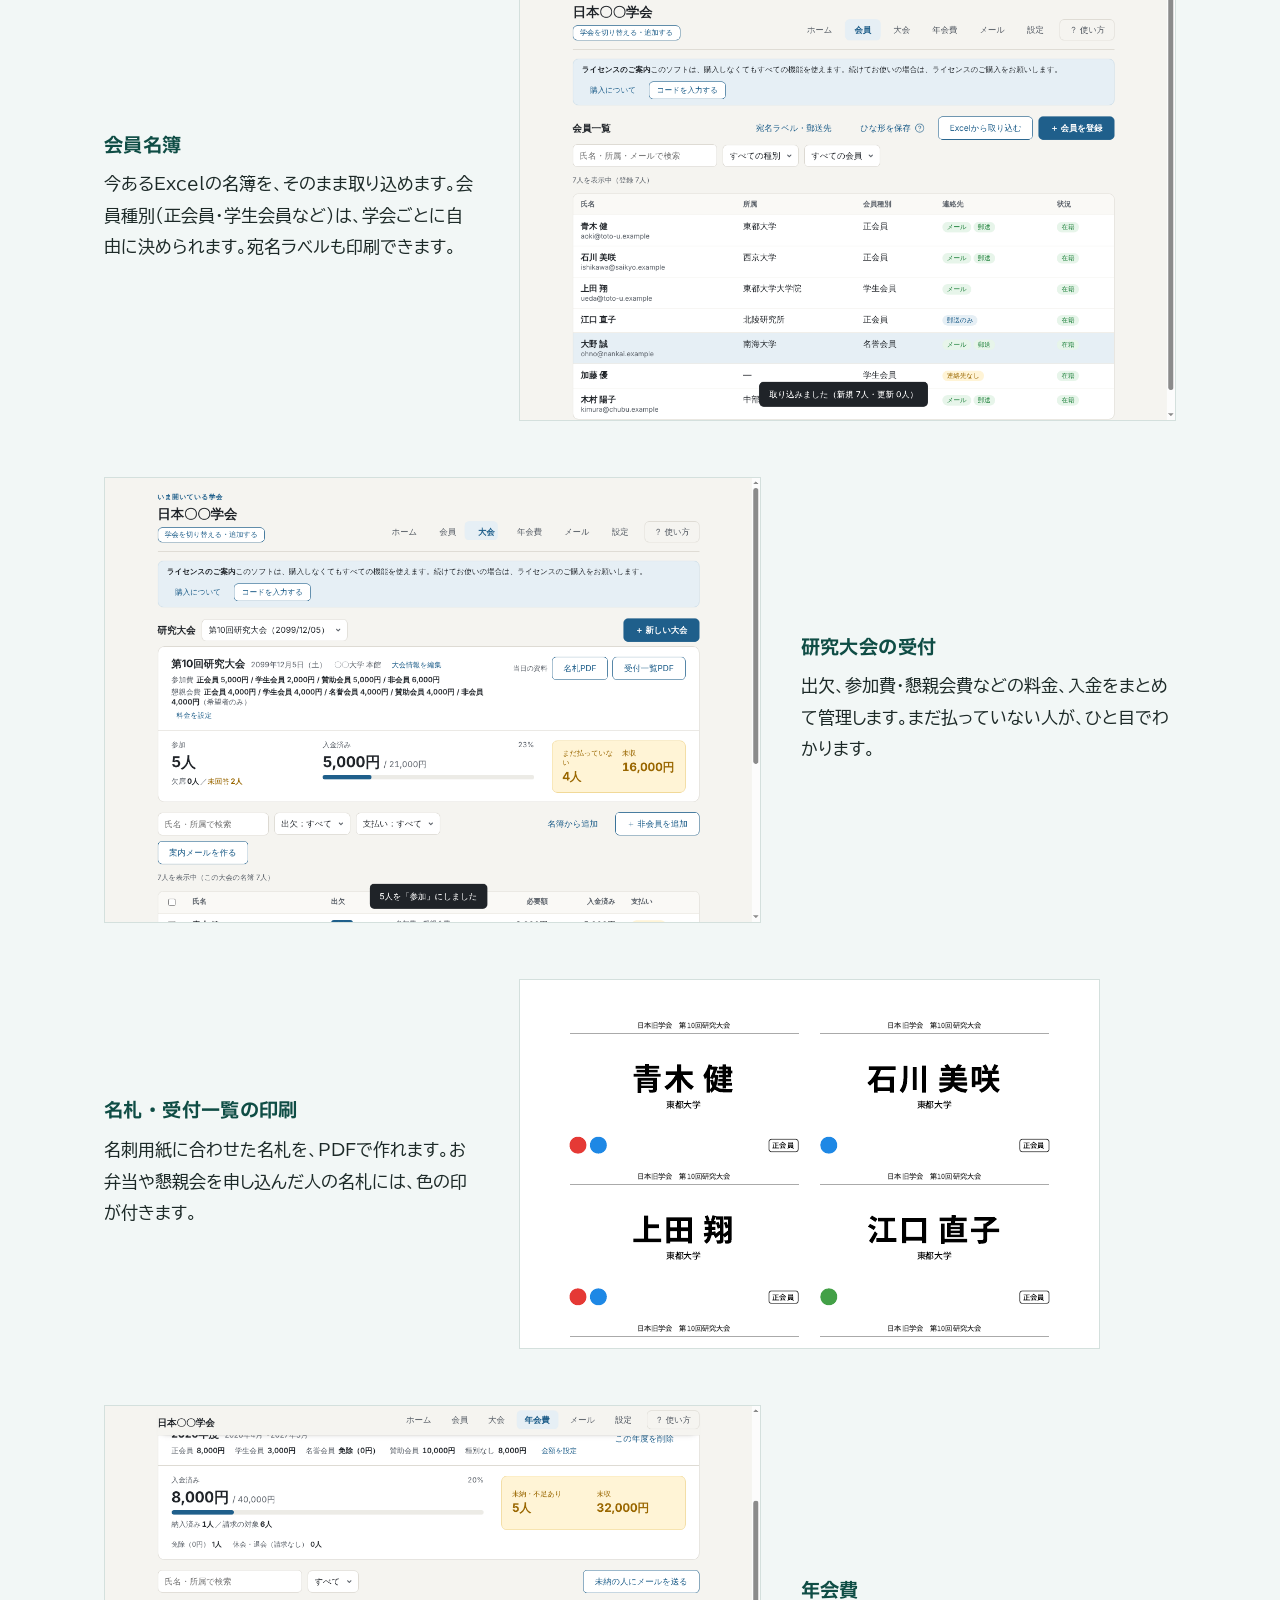
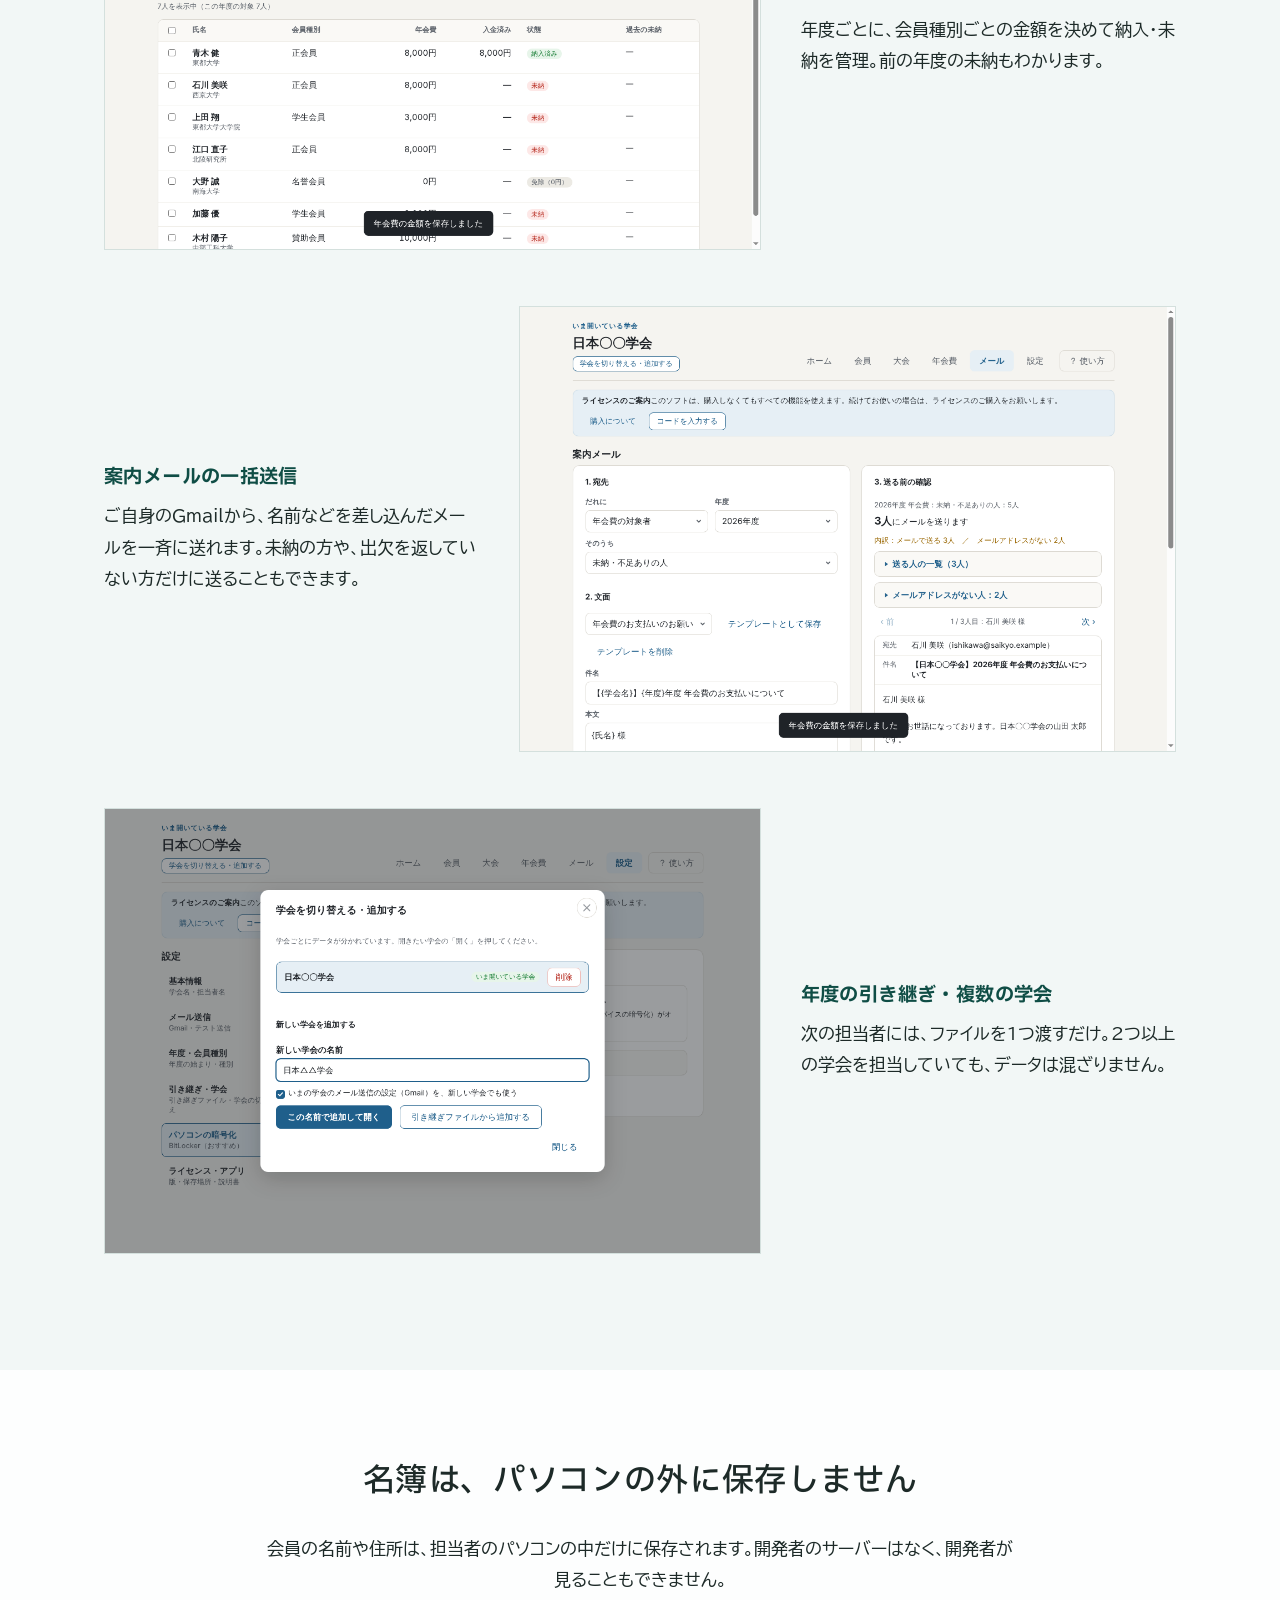
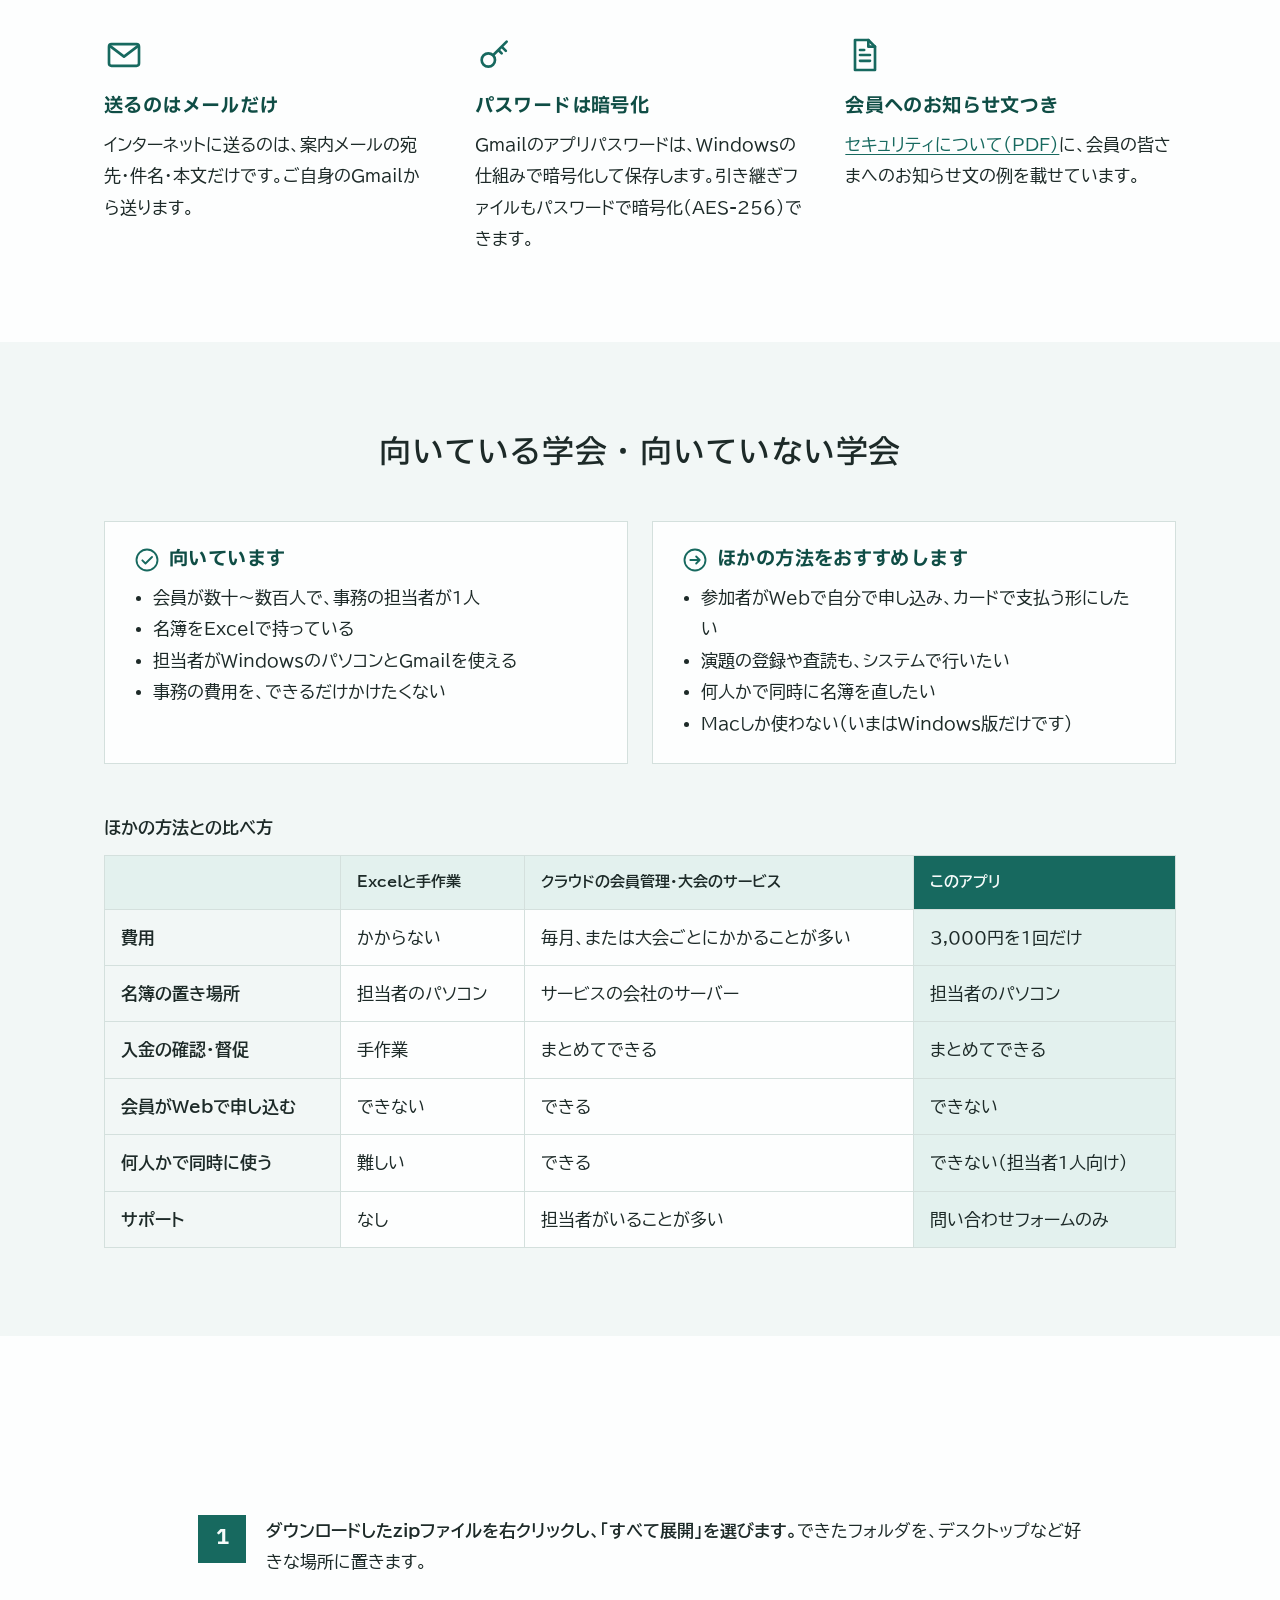
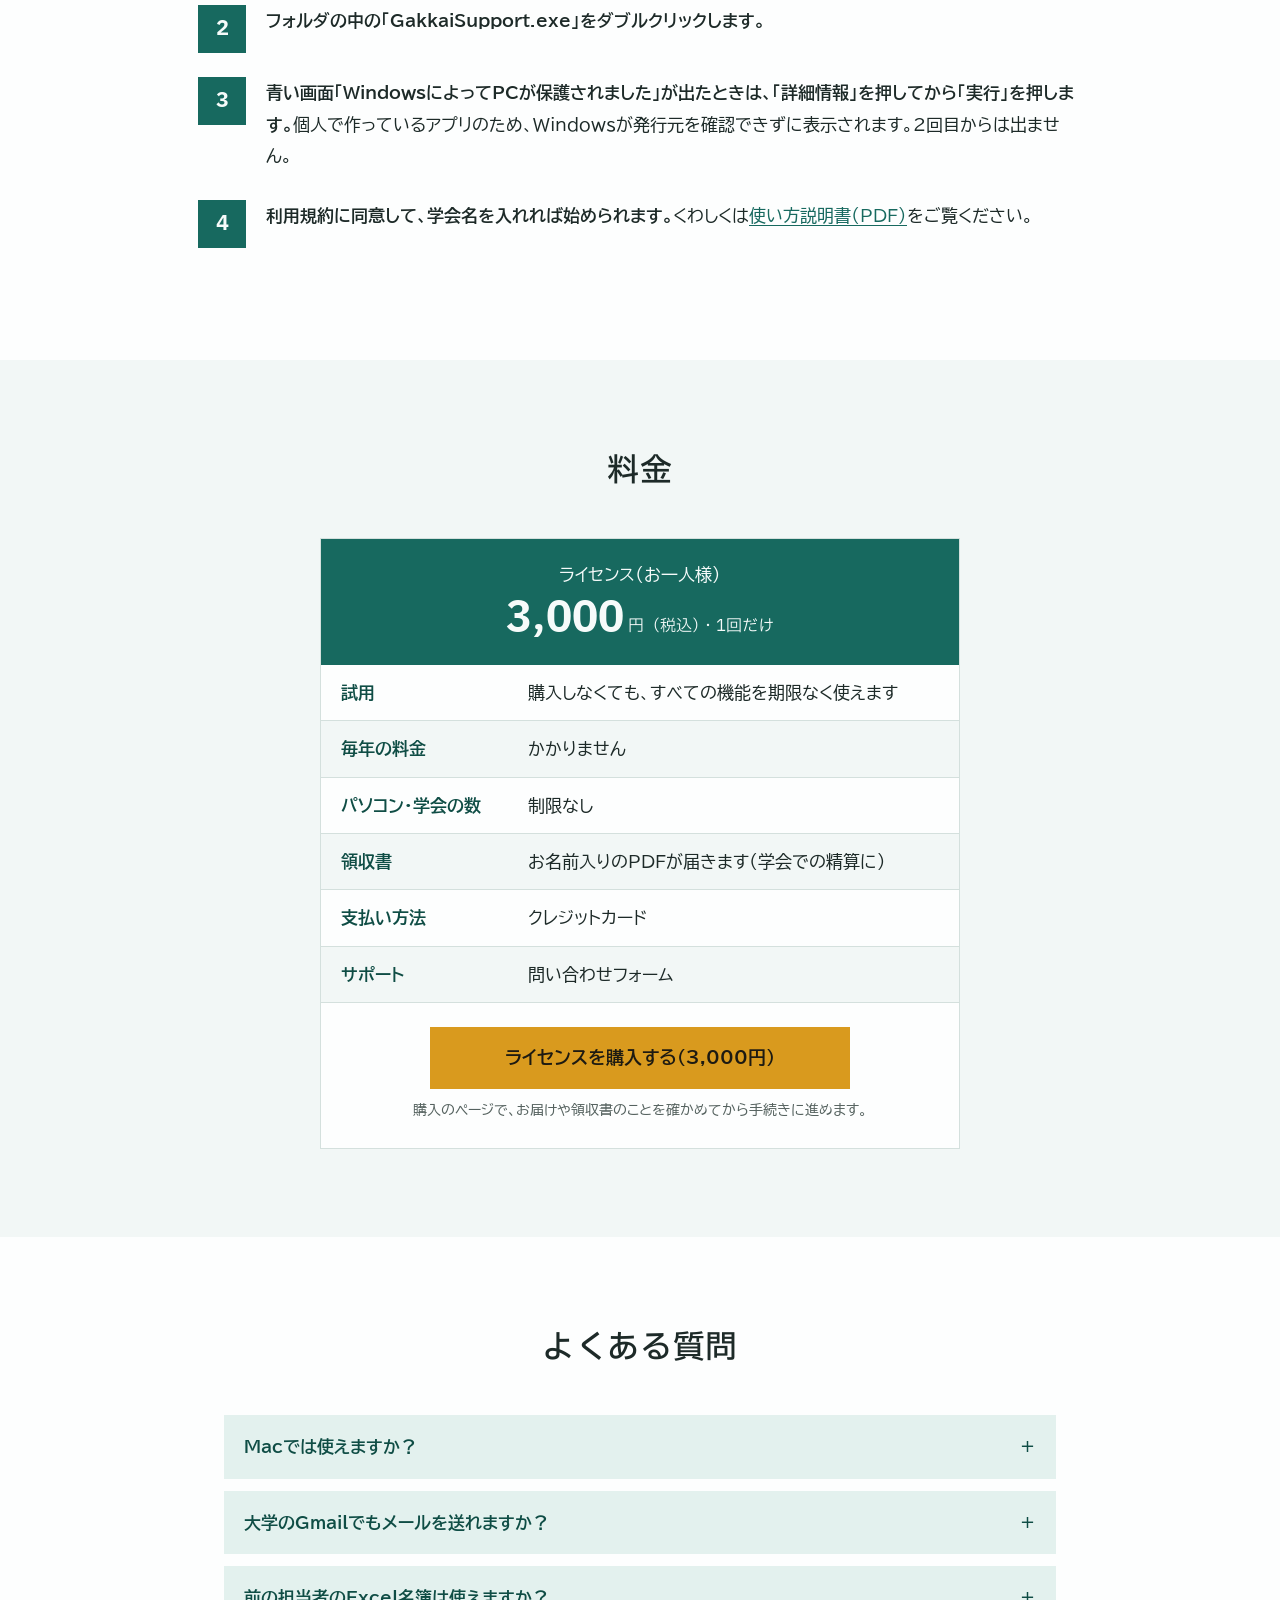
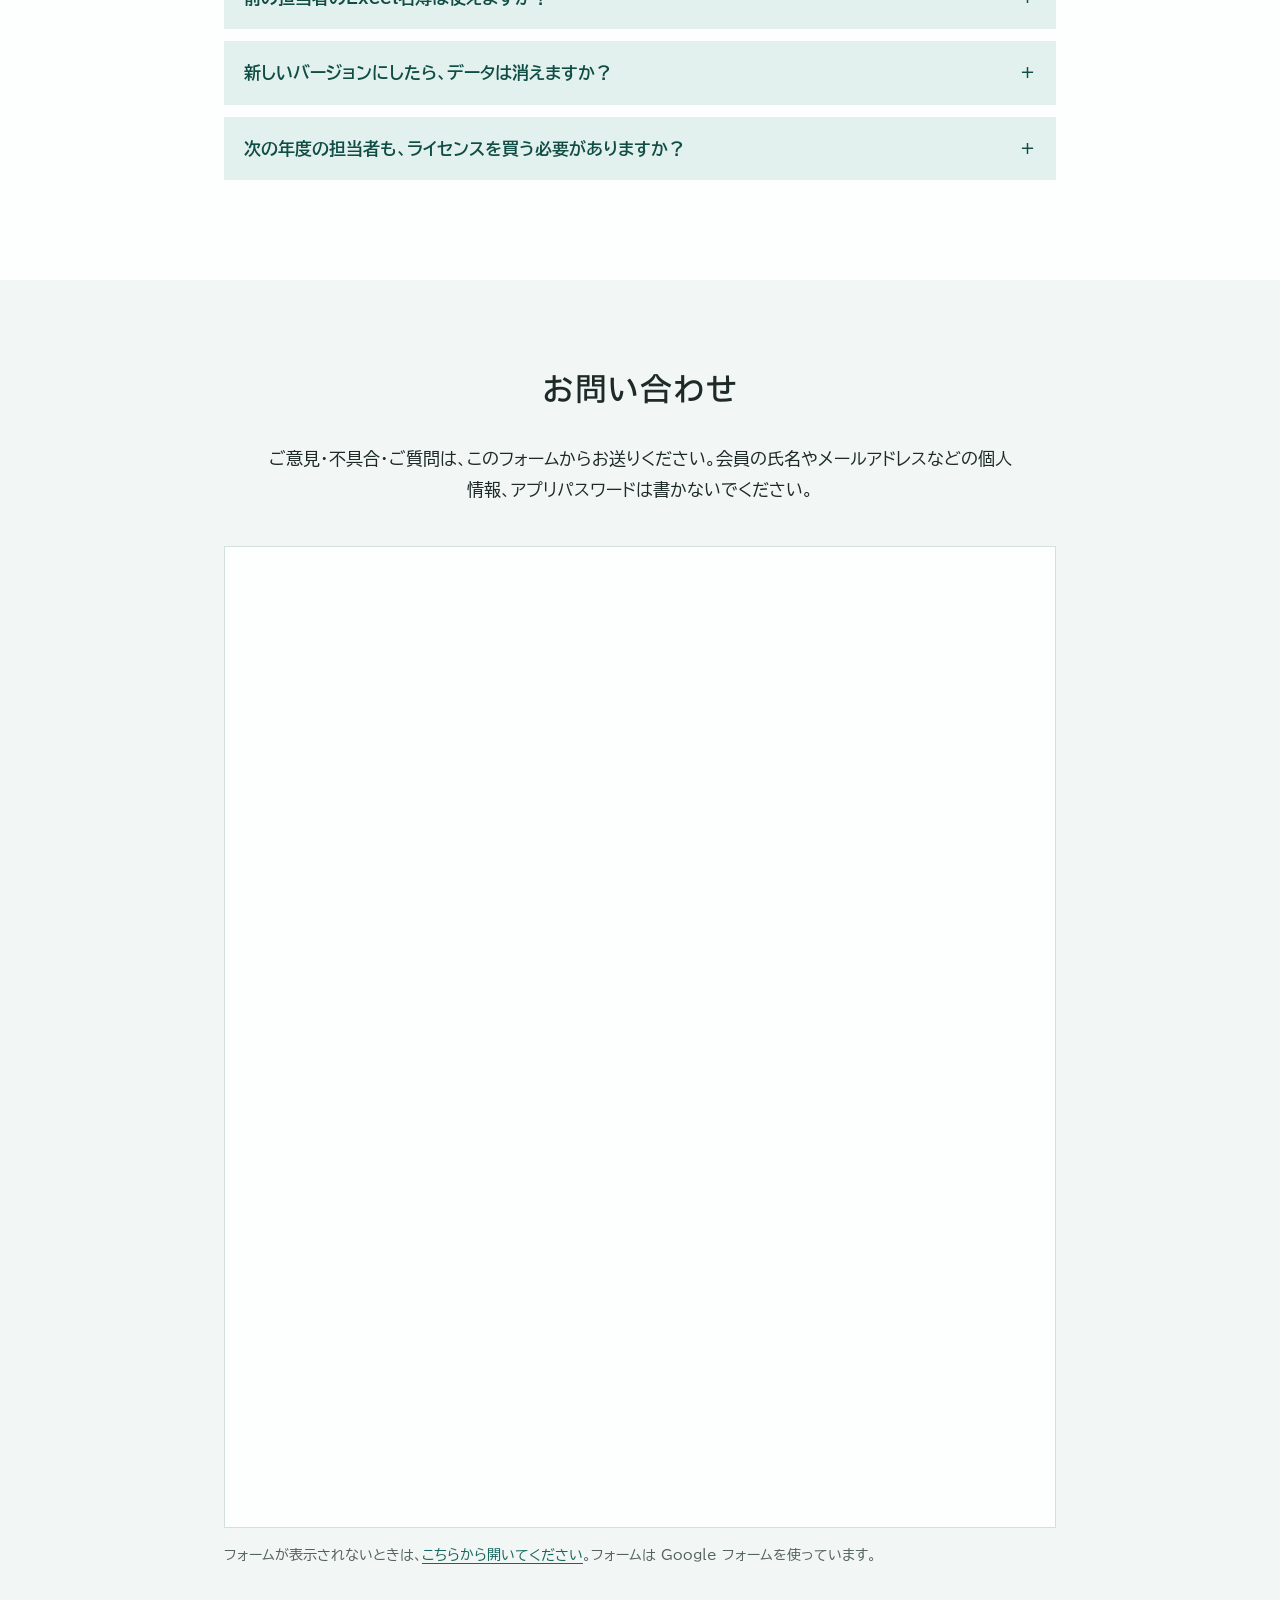
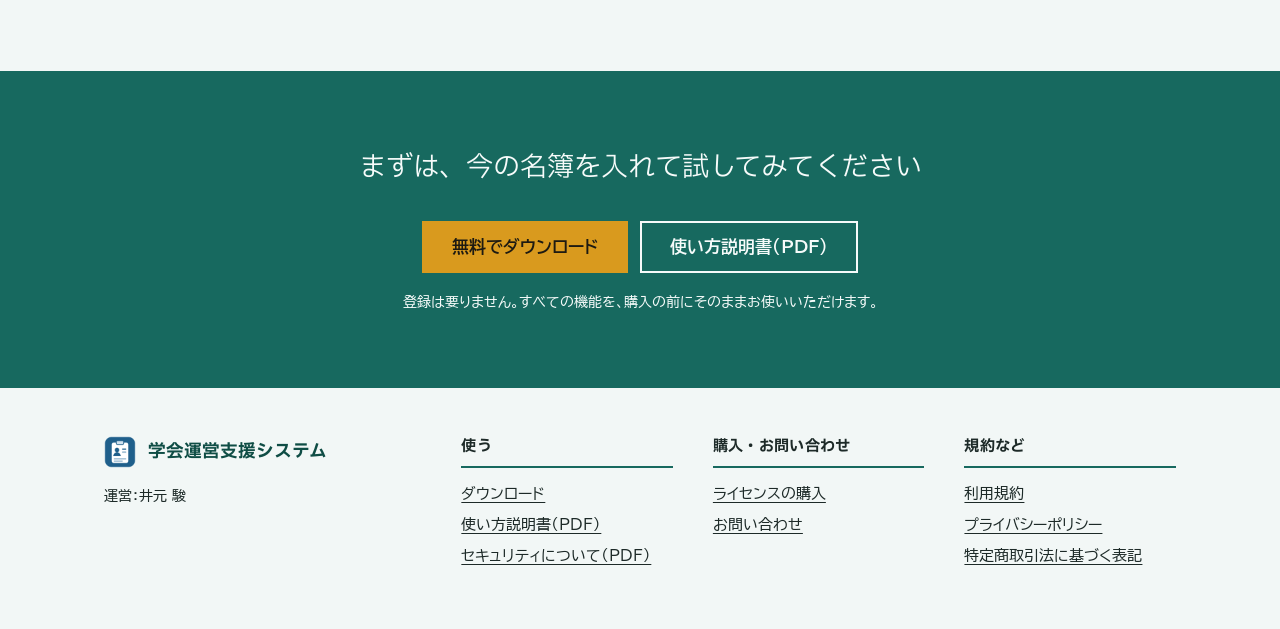
==== commit aa263477: "見出しと数字の書体を IBM Plex Sans JP に（本文は BIZ UDPゴシックのまま） Co-Authored-By: Claude Opus 5.5 <noreply@anthropic" ====
--- a/index.html
+++ b/index.html
@@ -12,7 +12,7 @@
     <link rel="preconnect" href="https://fonts.googleapis.com" />
     <link rel="preconnect" href="https://fonts.gstatic.com" crossorigin />
     <link
-      href="https://fonts.googleapis.com/css2?family=BIZ+UDPGothic:wght@400;700&display=swap"
+      href="https://fonts.googleapis.com/css2?family=BIZ+UDPGothic:wght@400;700&family=IBM+Plex+Sans+JP:wght@500;700&display=swap"
       rel="stylesheet"
     />
     <link rel="stylesheet" href="style.css" />
--- a/style.css
+++ b/style.css
@@ -1,6 +1,6 @@
-/* Hallmark · custom · 配布ページ（学会運営支援システム）· job: download, then buy · signature: スクロールで順に現れる構成と、比べ方の表 · fonts: BIZ UDPGothic
+/* Hallmark · custom · 配布ページ（学会運営支援システム）· job: download, then buy · signature: スクロールで順に現れる構成と、比べ方の表 · fonts: IBM Plex Sans JP (headings, figures) / BIZ UDPGothic (body)
    critique: 業務ソフトらしい四角い形と青緑の面。押すところだけ山吹色にする。年配の読み手のため文字は大きめ */
-/* Hallmark · dismissed 3 · 名簿の安全の3項目に小さな線のアイコン。aieuo さんの「アイコンを使うとよい」という意見で、見出しと文が主役 */
+/* Hallmark · dismissed 3 · cols3 holds three short safety facts whose 40px line icons sit above real headings and prose, requested by the reviewer aieuo; widths stay equal because the facts are peers */
 :root {
   --paper: #fdfefe;
   --tint: #f2f7f6;
@@ -16,6 +16,7 @@
   --on-main: #f6fbfa;
   --frame: rgba(246, 251, 250, 0.16);
   --shadow: rgba(15, 77, 69, 0.28);
+  --display: "IBM Plex Sans JP", "BIZ UDPGothic", "Yu Gothic UI", "Hiragino Sans", sans-serif;
   --gothic: "BIZ UDPGothic", "Yu Gothic UI", "Hiragino Sans", "Meiryo", sans-serif;
 }
 * {
@@ -57,7 +58,20 @@
 }
 h1,
 h2,
+h3,
+.logo,
+.facts b,
+.plan-price,
+.steps li::before,
+.closing-title,
+.pains b {
+  font-family: var(--display);
+}
+h1,
+h2,
 h3 {
+  font-weight: 700;
+  letter-spacing: 0.02em;
   line-height: 1.45;
   text-wrap: balance;
   overflow-wrap: break-word;
@@ -270,7 +284,7 @@
 .sec h2 {
   text-align: center;
   font-size: clamp(1.5rem, 3vw, 2rem);
-  font-weight: 400;
+  font-weight: 500;
   margin: 0 0 44px;
 }
 .sec h3 {
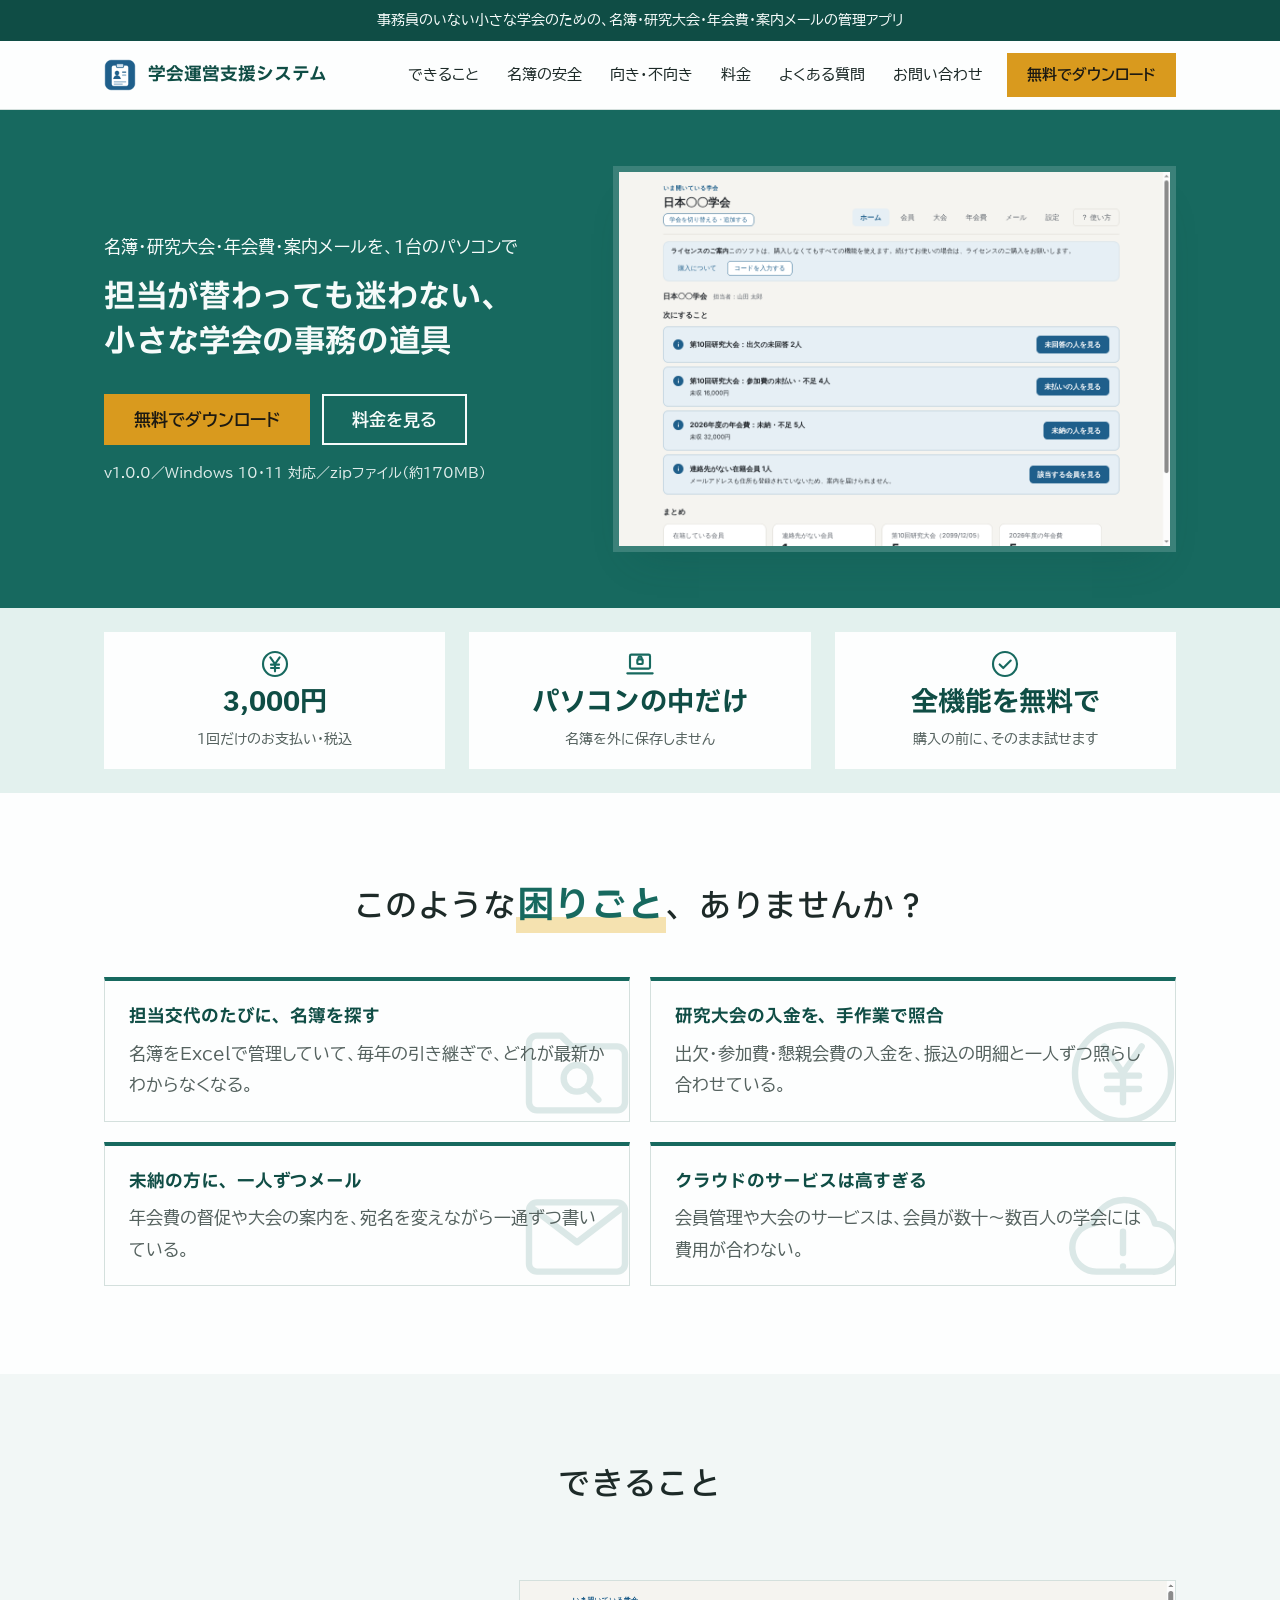
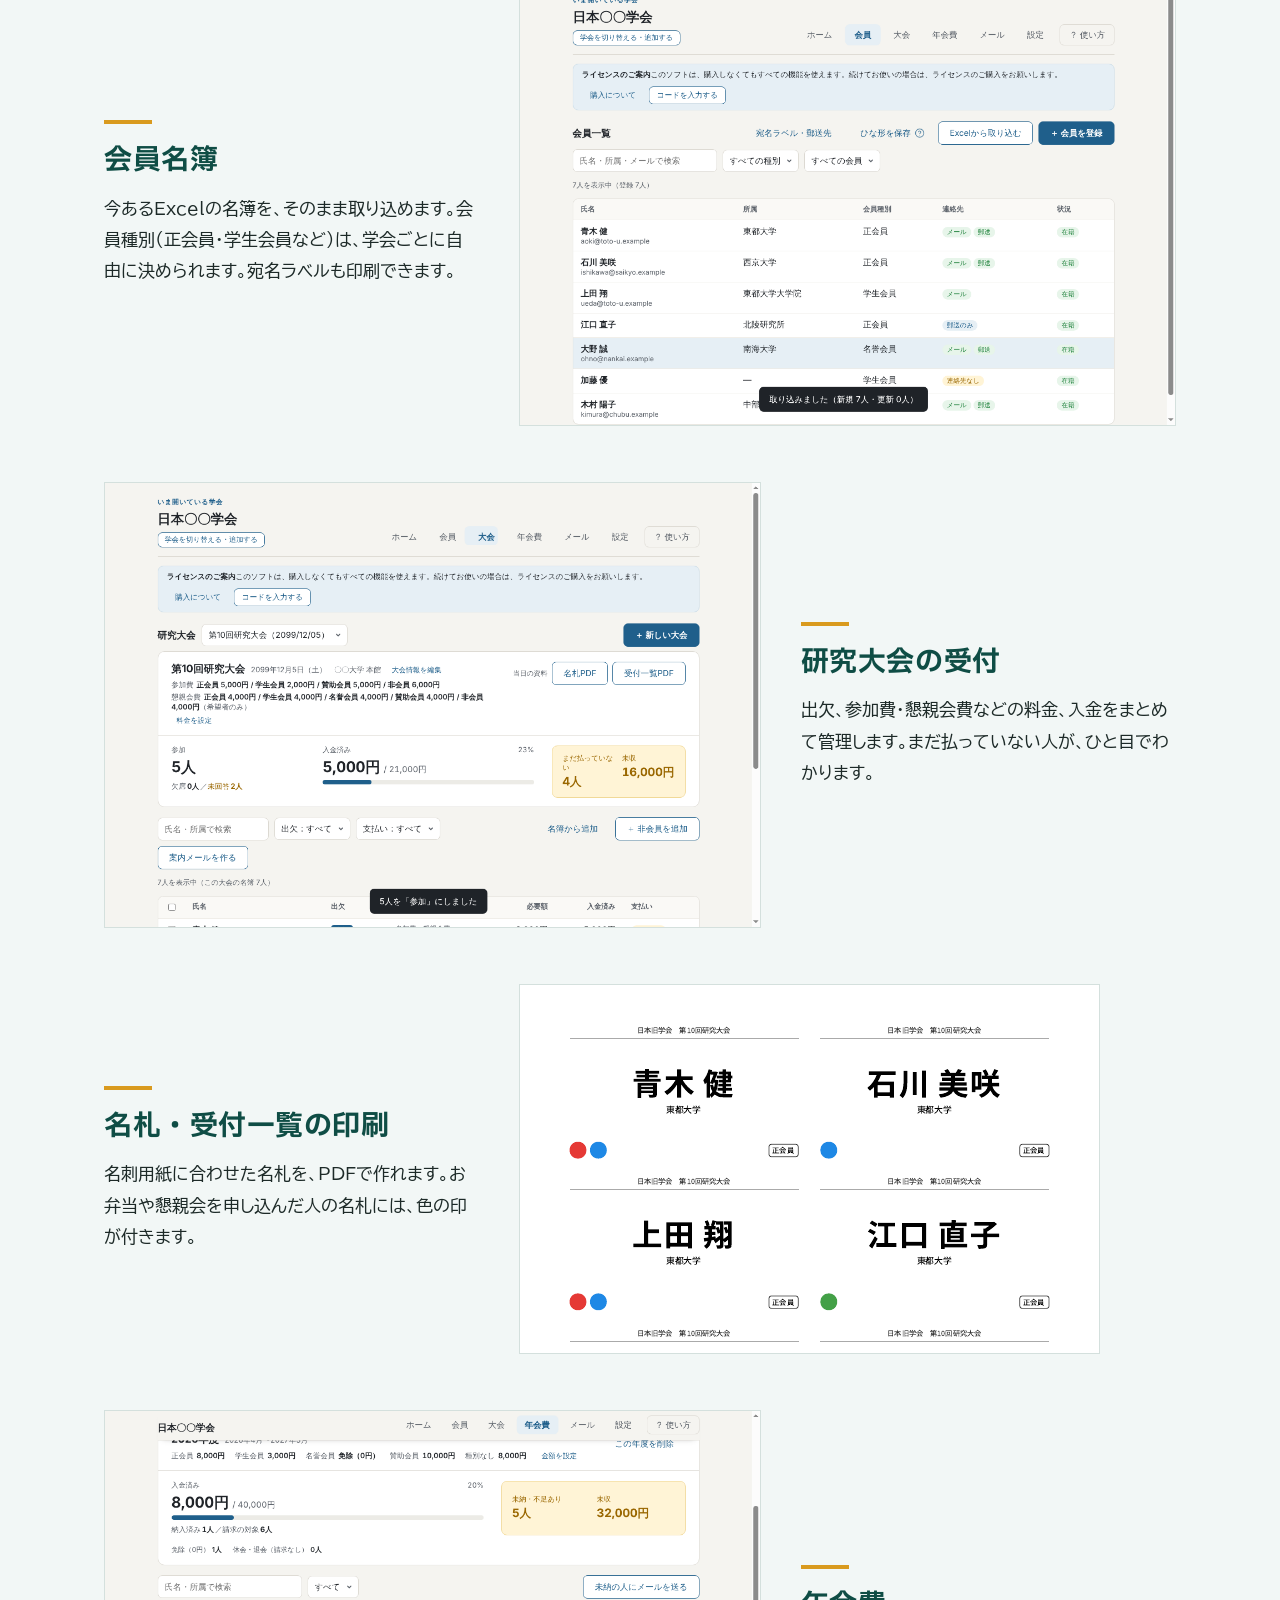
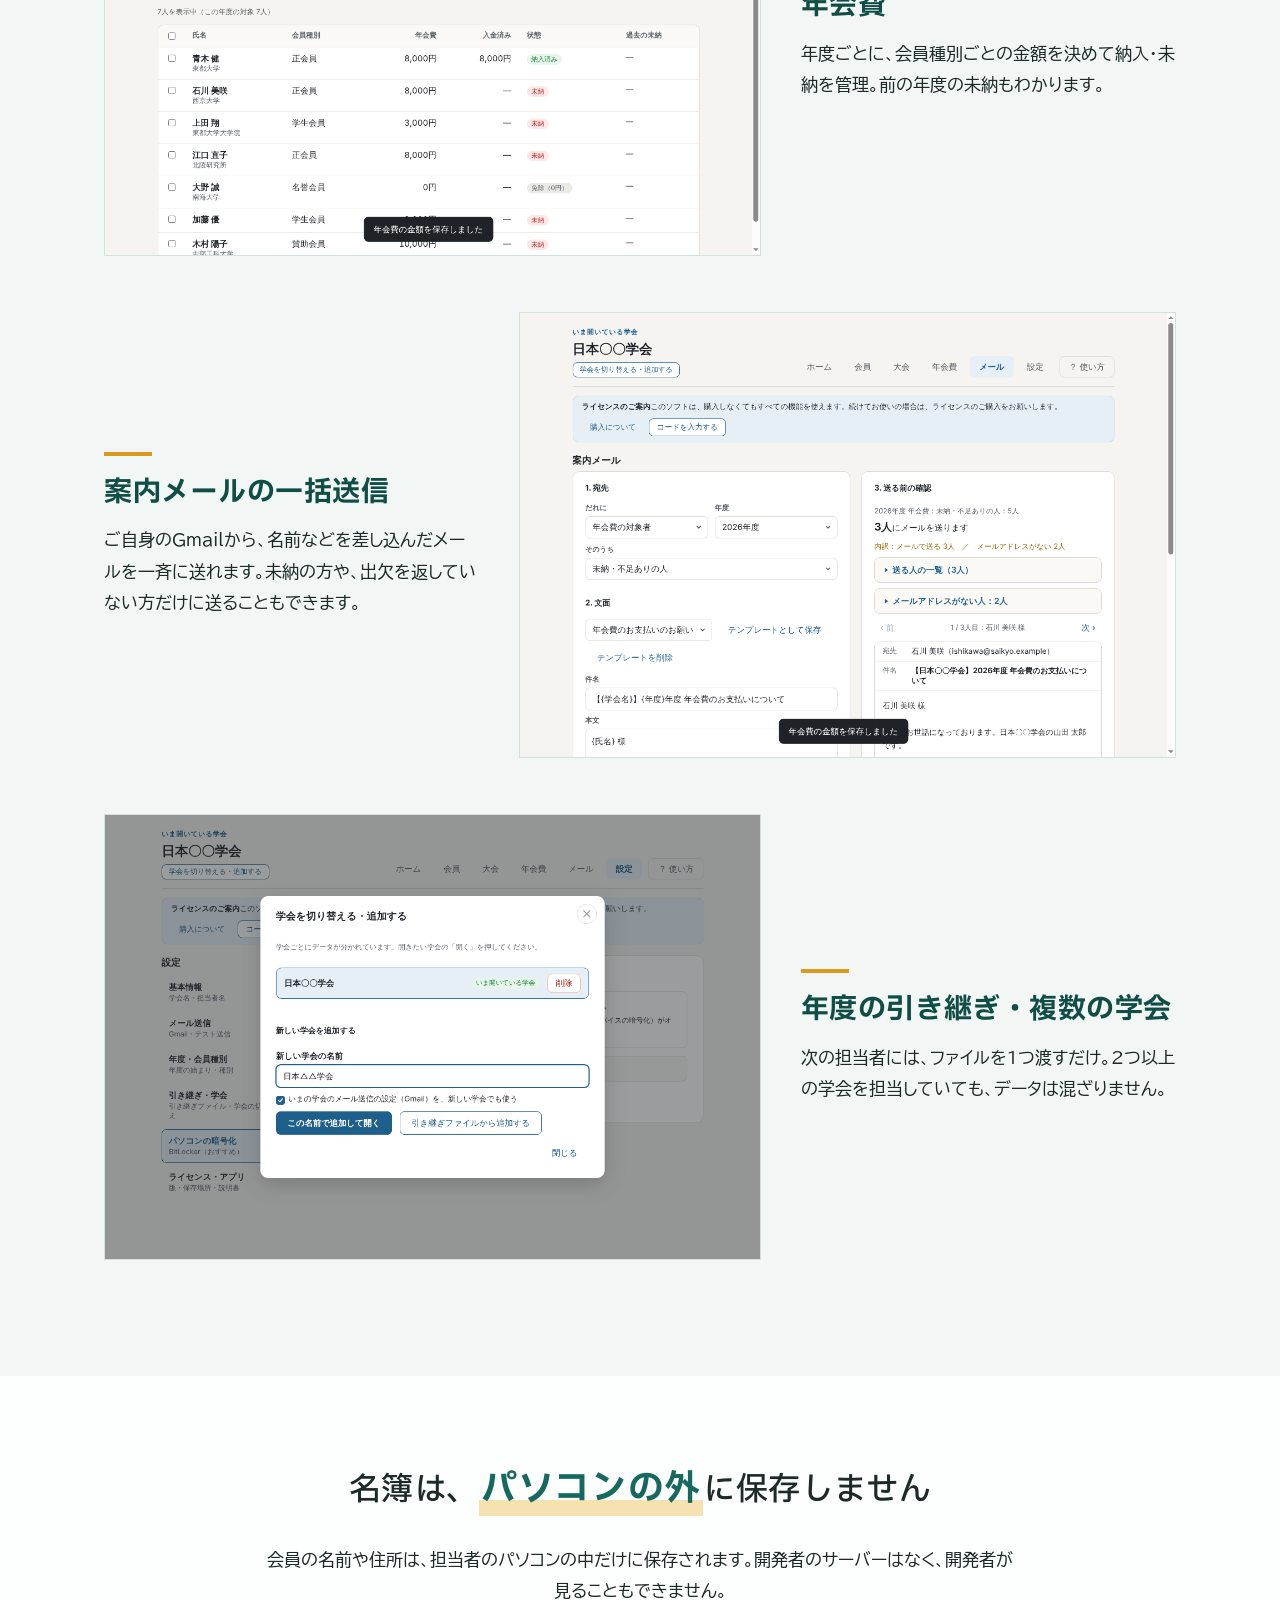
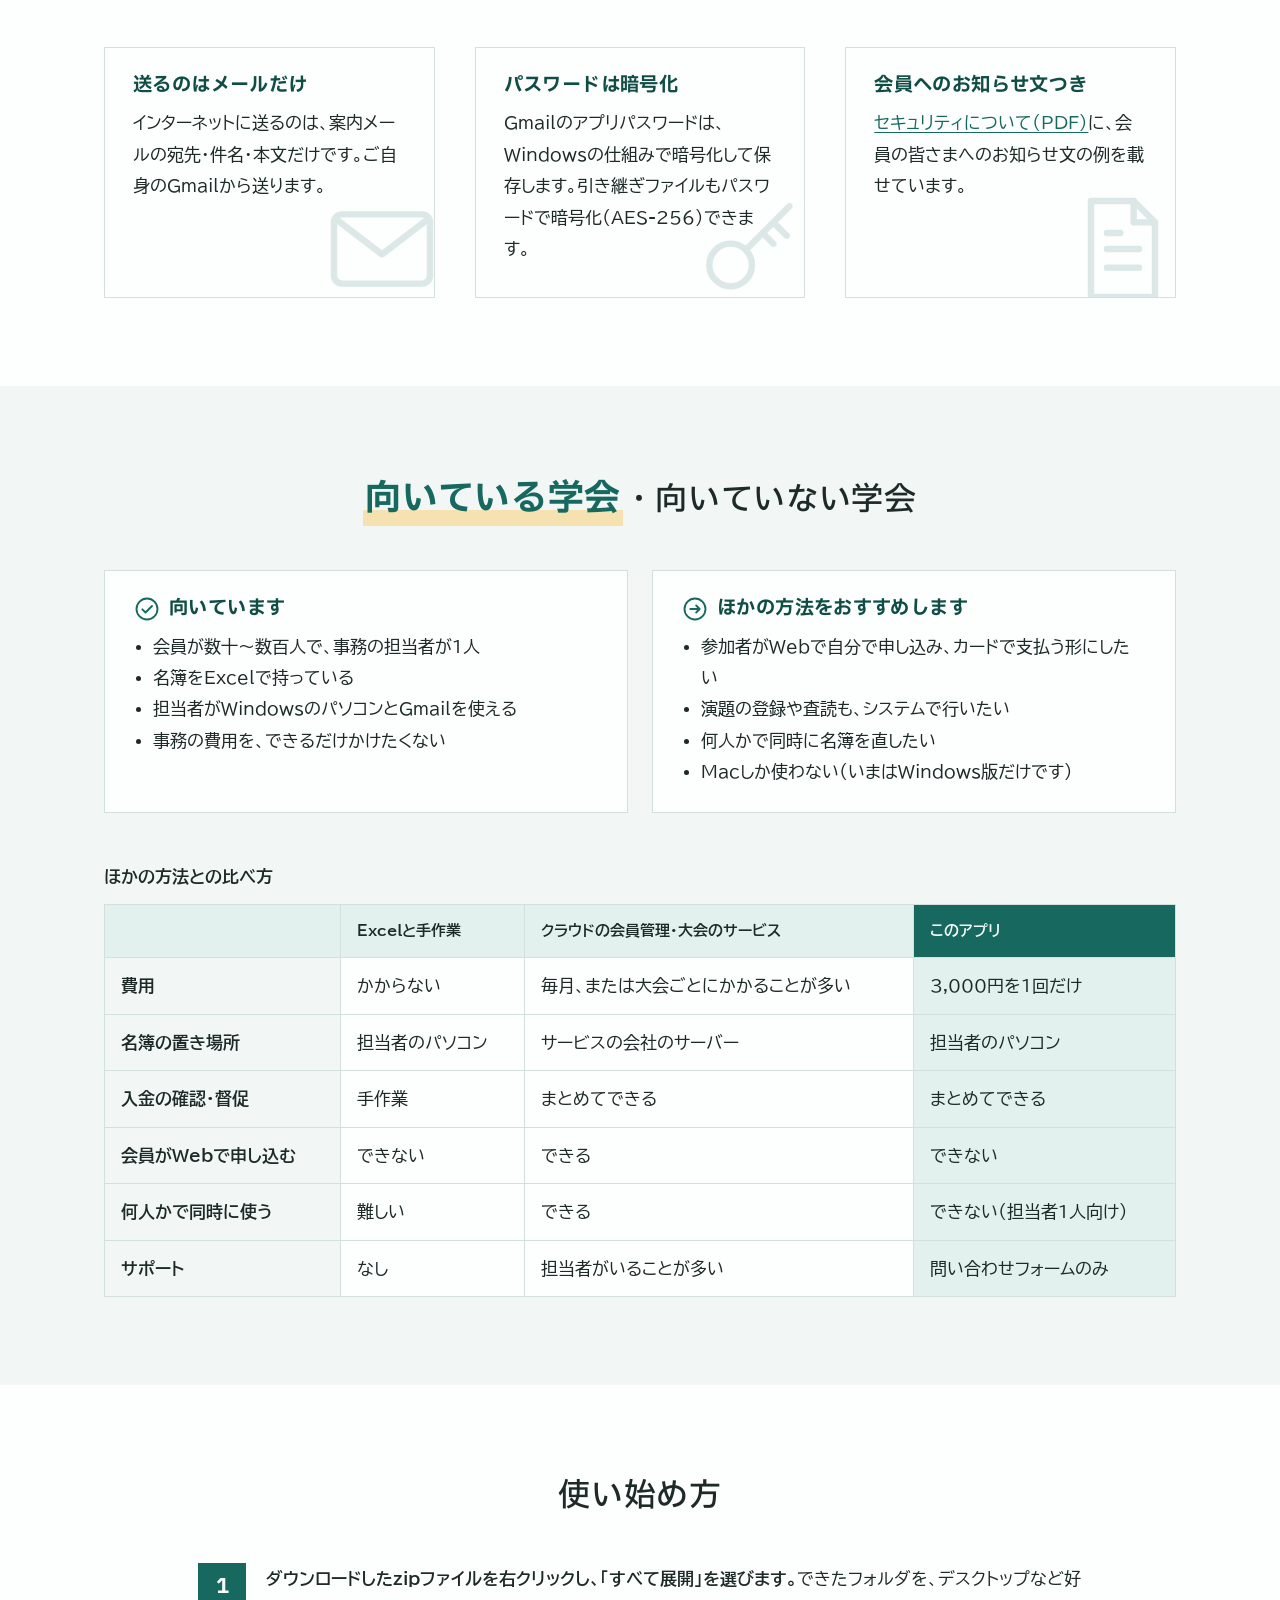
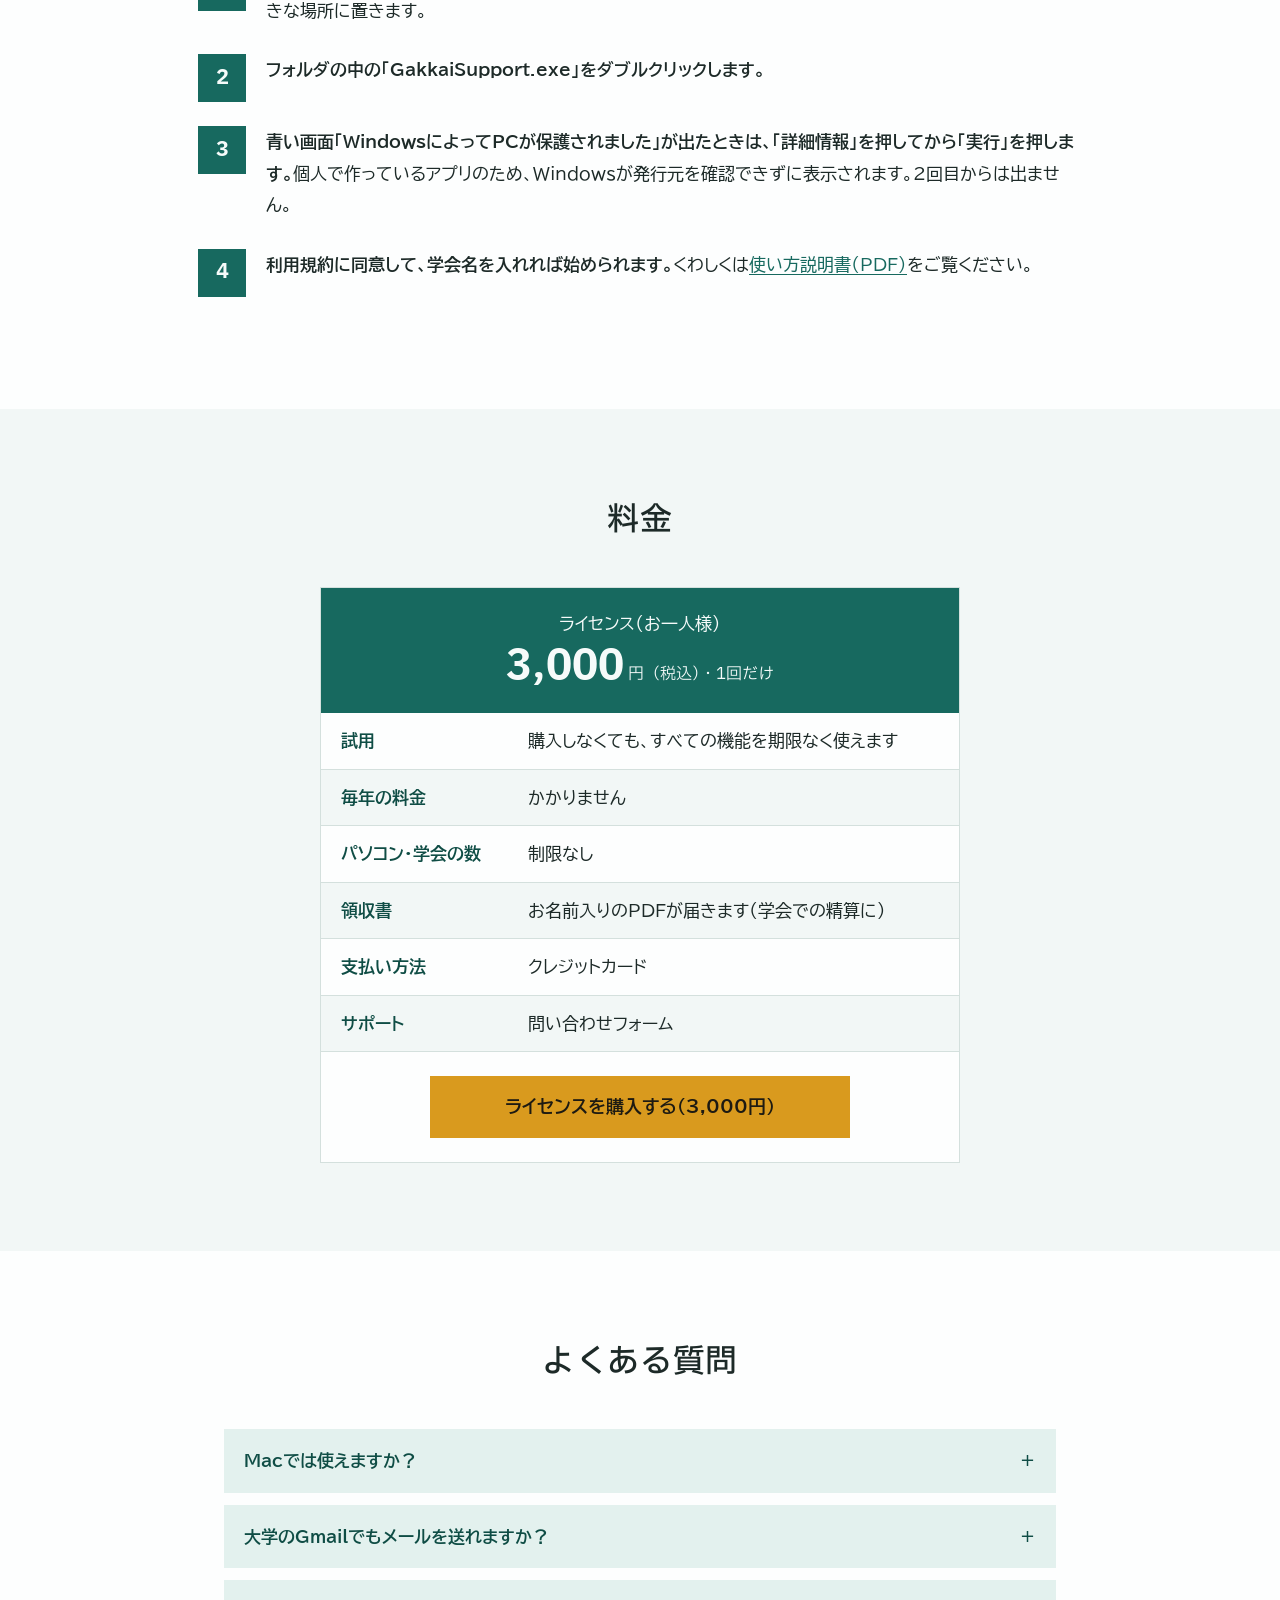
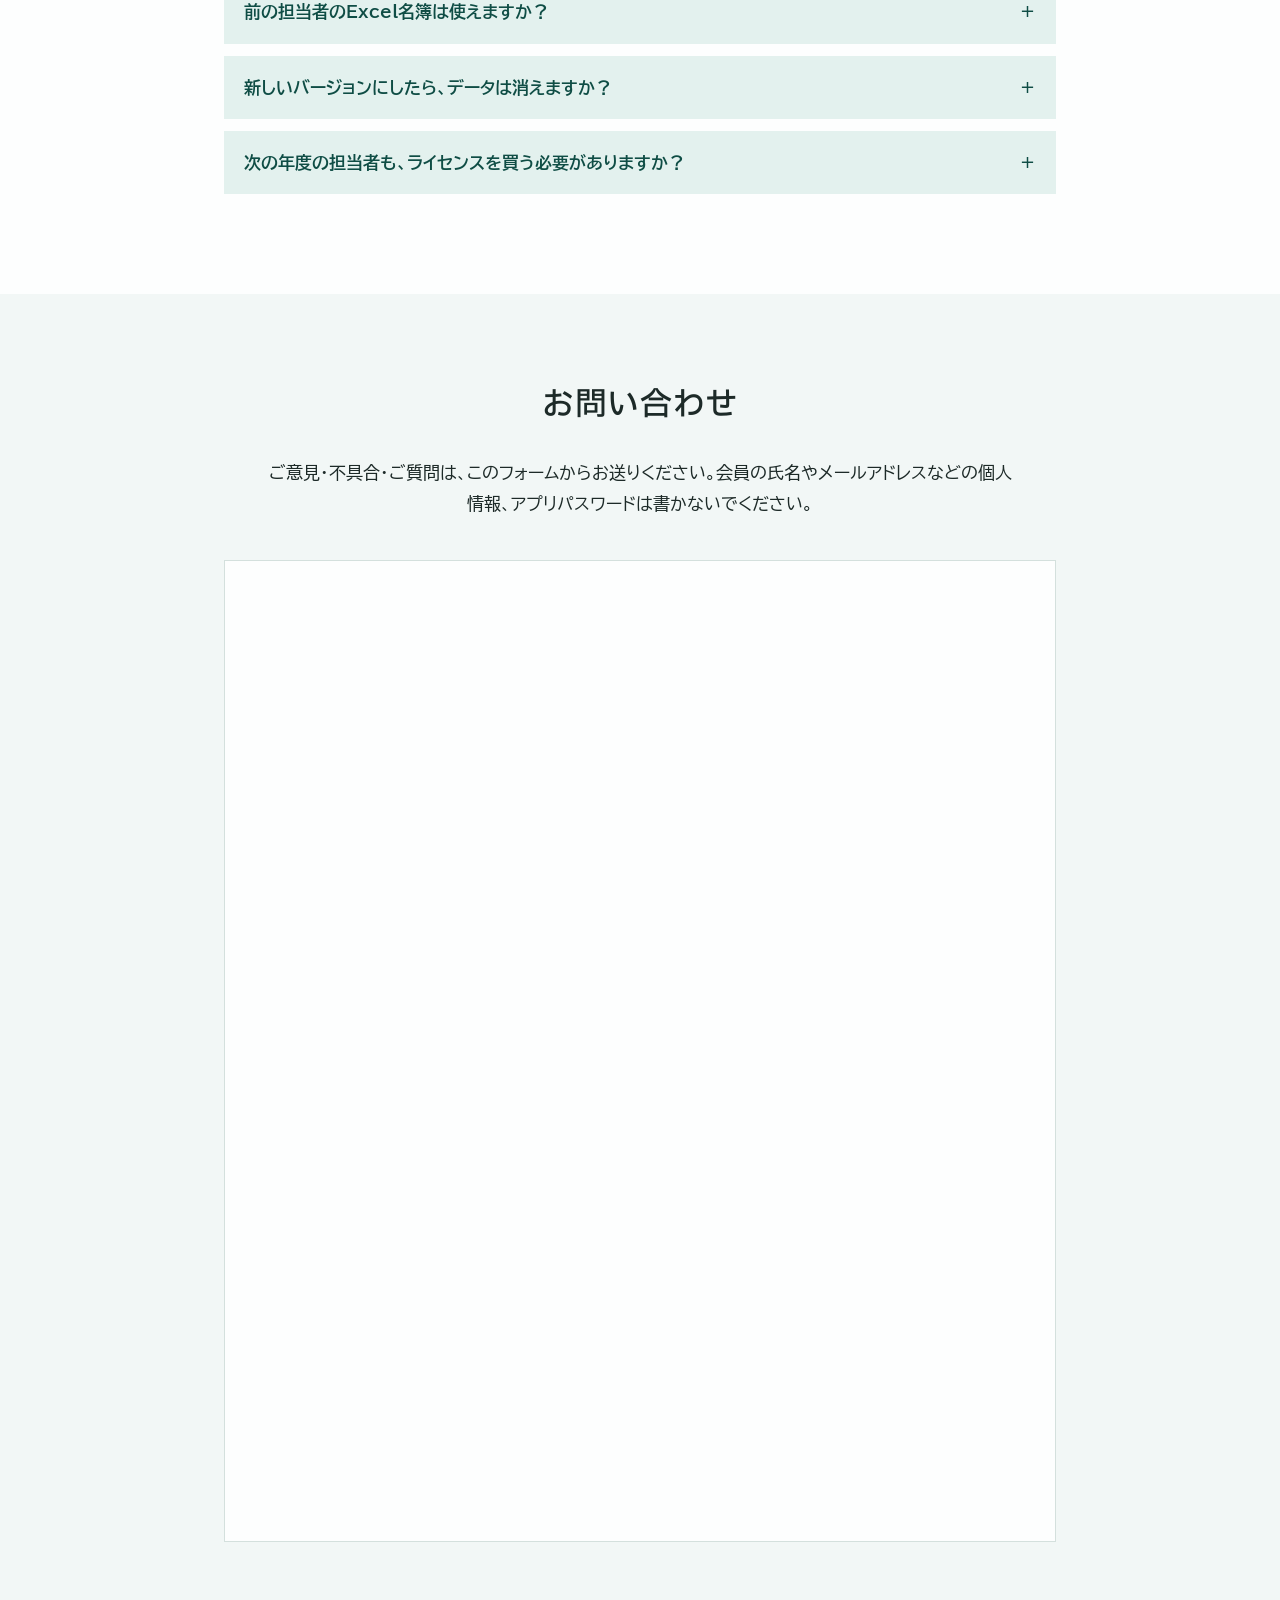
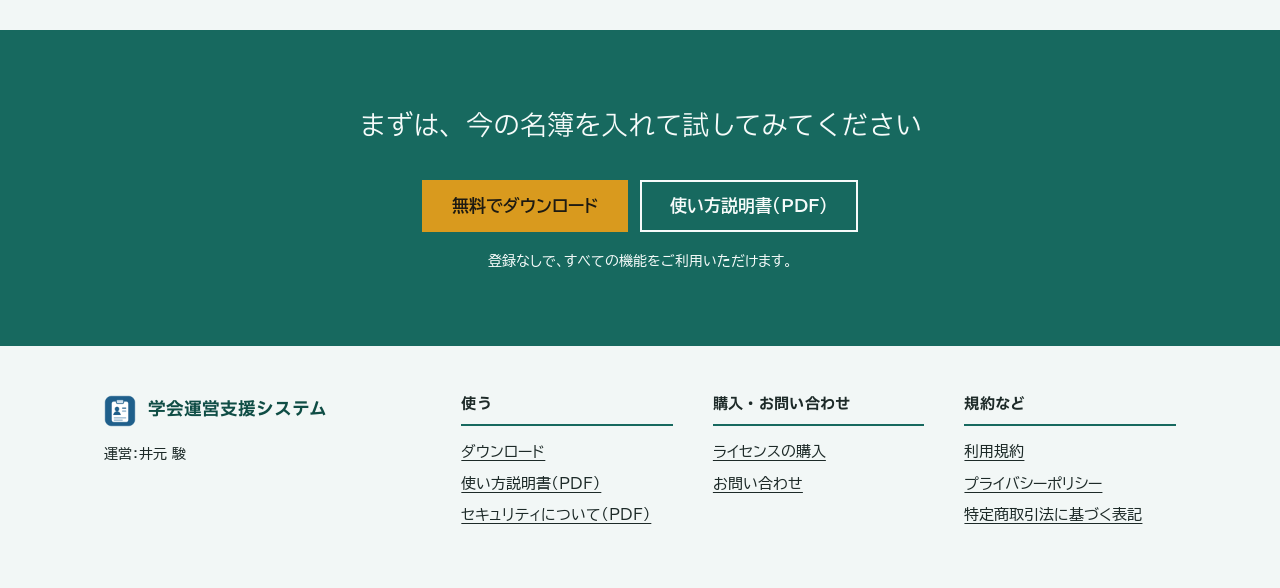
==== commit 16ef3713: "aieuo さんのレビューに合わせて直す - 購入ボタンの下の説明文と、フォームの下の案内文をなくす - 最後の帯の文を「登録なしで、すべての機能をご利用いただけます。」に - 困りごと・名簿の安全の" ====
--- a/index.html
+++ b/index.html
@@ -85,7 +85,7 @@
     <main>
       <section class="sec">
         <div class="wrap">
-          <h2 class="reveal">このような困りごと、ありませんか？</h2>
+          <h2 class="reveal">このような<span class="key">困りごと</span>、ありませんか？</h2>
           <ul class="pains">
             <li class="reveal">
               <svg class="ic" aria-hidden="true"><use href="#i-folder"/></svg>
@@ -171,7 +171,7 @@
 
       <section class="sec" id="safe">
         <div class="wrap">
-          <h2 class="reveal">名簿は、パソコンの外に保存しません</h2>
+          <h2 class="reveal">名簿は、<span class="key">パソコンの外</span>に保存しません</h2>
           <p class="lead reveal">
             会員の名前や住所は、担当者のパソコンの中だけに保存されます。開発者のサーバーはなく、開発者が見ることもできません。
           </p>
@@ -201,7 +201,7 @@
 
       <section class="sec tint" id="fit">
         <div class="wrap">
-          <h2 class="reveal">向いている学会・向いていない学会</h2>
+          <h2 class="reveal"><span class="key">向いている学会</span>・向いていない学会</h2>
           <div class="fit reveal">
             <div>
               <h3><svg class="ic" aria-hidden="true"><use href="#i-check"/></svg>向いています</h3>
@@ -316,7 +316,6 @@
             </table>
             <div class="plan-foot">
               <a class="btn cta big" href="purchase.html">ライセンスを購入する（3,000円）</a>
-              <p class="small muted">購入のページで、お届けや領収書のことを確かめてから手続きに進めます。</p>
             </div>
           </div>
         </div>
@@ -370,9 +369,6 @@
               >読み込んでいます…</iframe
             >
           </div>
-          <p class="small muted reveal">
-            フォームが表示されないときは、<a href="https://forms.gle/VbX8t63M8UimmP8W7">こちらから開いてください</a>。フォームは Google フォームを使っています。
-          </p>
         </div>
       </section>
 
@@ -387,7 +383,7 @@
             >
             <a class="btn light" href="manual.pdf">使い方説明書（PDF）</a>
           </div>
-          <p class="closing-note reveal">登録は要りません。すべての機能を、購入の前にそのままお使いいただけます。</p>
+          <p class="closing-note reveal">登録なしで、すべての機能をご利用いただけます。</p>
         </div>
       </section>
     </main>
--- a/style.css
+++ b/style.css
@@ -1,6 +1,6 @@
 /* Hallmark · custom · 配布ページ（学会運営支援システム）· job: download, then buy · signature: スクロールで順に現れる構成と、比べ方の表 · fonts: IBM Plex Sans JP (headings, figures) / BIZ UDPGothic (body)
    critique: 業務ソフトらしい四角い形と青緑の面。押すところだけ山吹色にする。年配の読み手のため文字は大きめ */
-/* Hallmark · dismissed 3 · cols3 holds three short safety facts whose 40px line icons sit above real headings and prose, requested by the reviewer aieuo; widths stay equal because the facts are peers */
+/* Hallmark · dismissed 3 · cols3 holds three short safety facts in bordered panels; each 128px line icon sits faint behind the prose as a watermark at the reviewer aieuo request, and widths stay equal because the facts are peers */
 :root {
   --paper: #fdfefe;
   --tint: #f2f7f6;
@@ -13,6 +13,7 @@
   --cta: #d99a1e; /* 山吹：押すところだけ */
   --cta-deep: #c4870f;
   --cta-ink: #1d1a12;
+  --mark: #f5e2b0; /* 強めたい言葉の下線 */
   --on-main: #f6fbfa;
   --frame: rgba(246, 251, 250, 0.16);
   --shadow: rgba(15, 77, 69, 0.28);
@@ -292,6 +293,14 @@
   margin: 0 0 8px;
   color: var(--deep);
 }
+/* 見出しの中で強めたい言葉：色を変え、太い下線を引く */
+.key {
+  color: var(--main);
+  font-weight: 700;
+  font-size: 1.12em;
+  background: linear-gradient(transparent 70%, var(--mark) 70%);
+  padding: 0 2px;
+}
 .lead {
   max-width: 44em;
   margin: -16px auto 40px;
@@ -340,8 +349,21 @@
   border: 1px solid var(--rule);
   background: var(--paper);
 }
+.feature h3 {
+  font-size: clamp(1.4rem, 2.4vw, 1.75rem);
+  margin-bottom: 12px;
+}
+.feature h3::before {
+  content: "";
+  display: block;
+  width: 48px;
+  height: 4px;
+  background: var(--cta);
+  margin-bottom: 16px;
+}
 .feature p {
   margin: 0;
+  font-size: 1.06rem;
 }
 
 /* 3つ並び */
@@ -659,21 +681,28 @@
   width: 32px;
   height: 32px;
 }
-.pains li {
-  display: grid;
-  grid-template-columns: auto minmax(0, 1fr);
-  column-gap: 16px;
-}
-.pains li .ic {
-  grid-row: span 2;
-  width: 36px;
-  height: 36px;
-  margin-top: 4px;
-}
+/* 困りごと・名簿の安全：アイコンを大きく薄くして、文字の後ろに置く */
+.pains li,
+.cols3 > div {
+  position: relative;
+  overflow: hidden;
+  isolation: isolate;
+}
+.pains li .ic,
 .cols3 .ic {
-  width: 40px;
-  height: 40px;
-  margin-bottom: 8px;
+  position: absolute;
+  z-index: -1;
+  right: -12px;
+  bottom: -16px;
+  width: 128px;
+  height: 128px;
+  stroke-width: 1.2;
+  opacity: 0.14;
+}
+.cols3 > div {
+  background: var(--paper);
+  border: 1px solid var(--rule);
+  padding: 24px 28px 32px;
 }
 .fit h3 {
   display: flex;
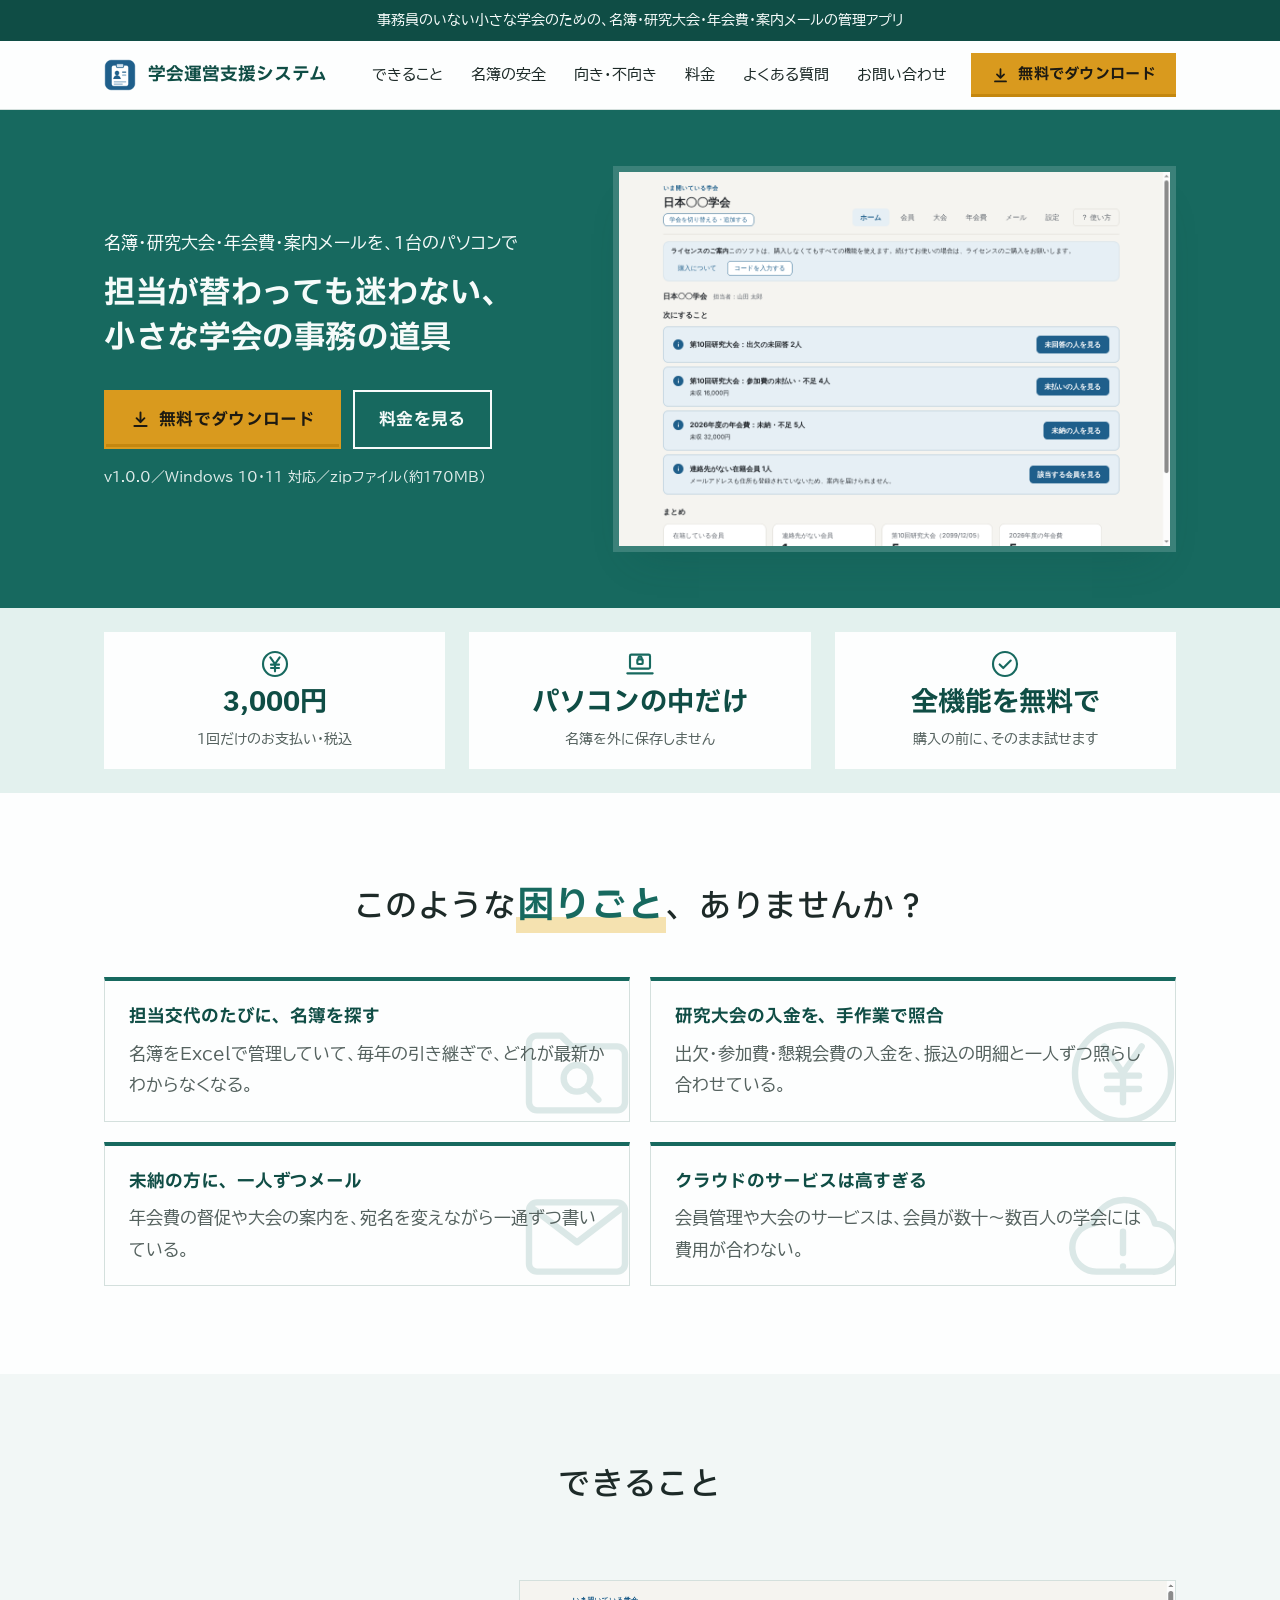
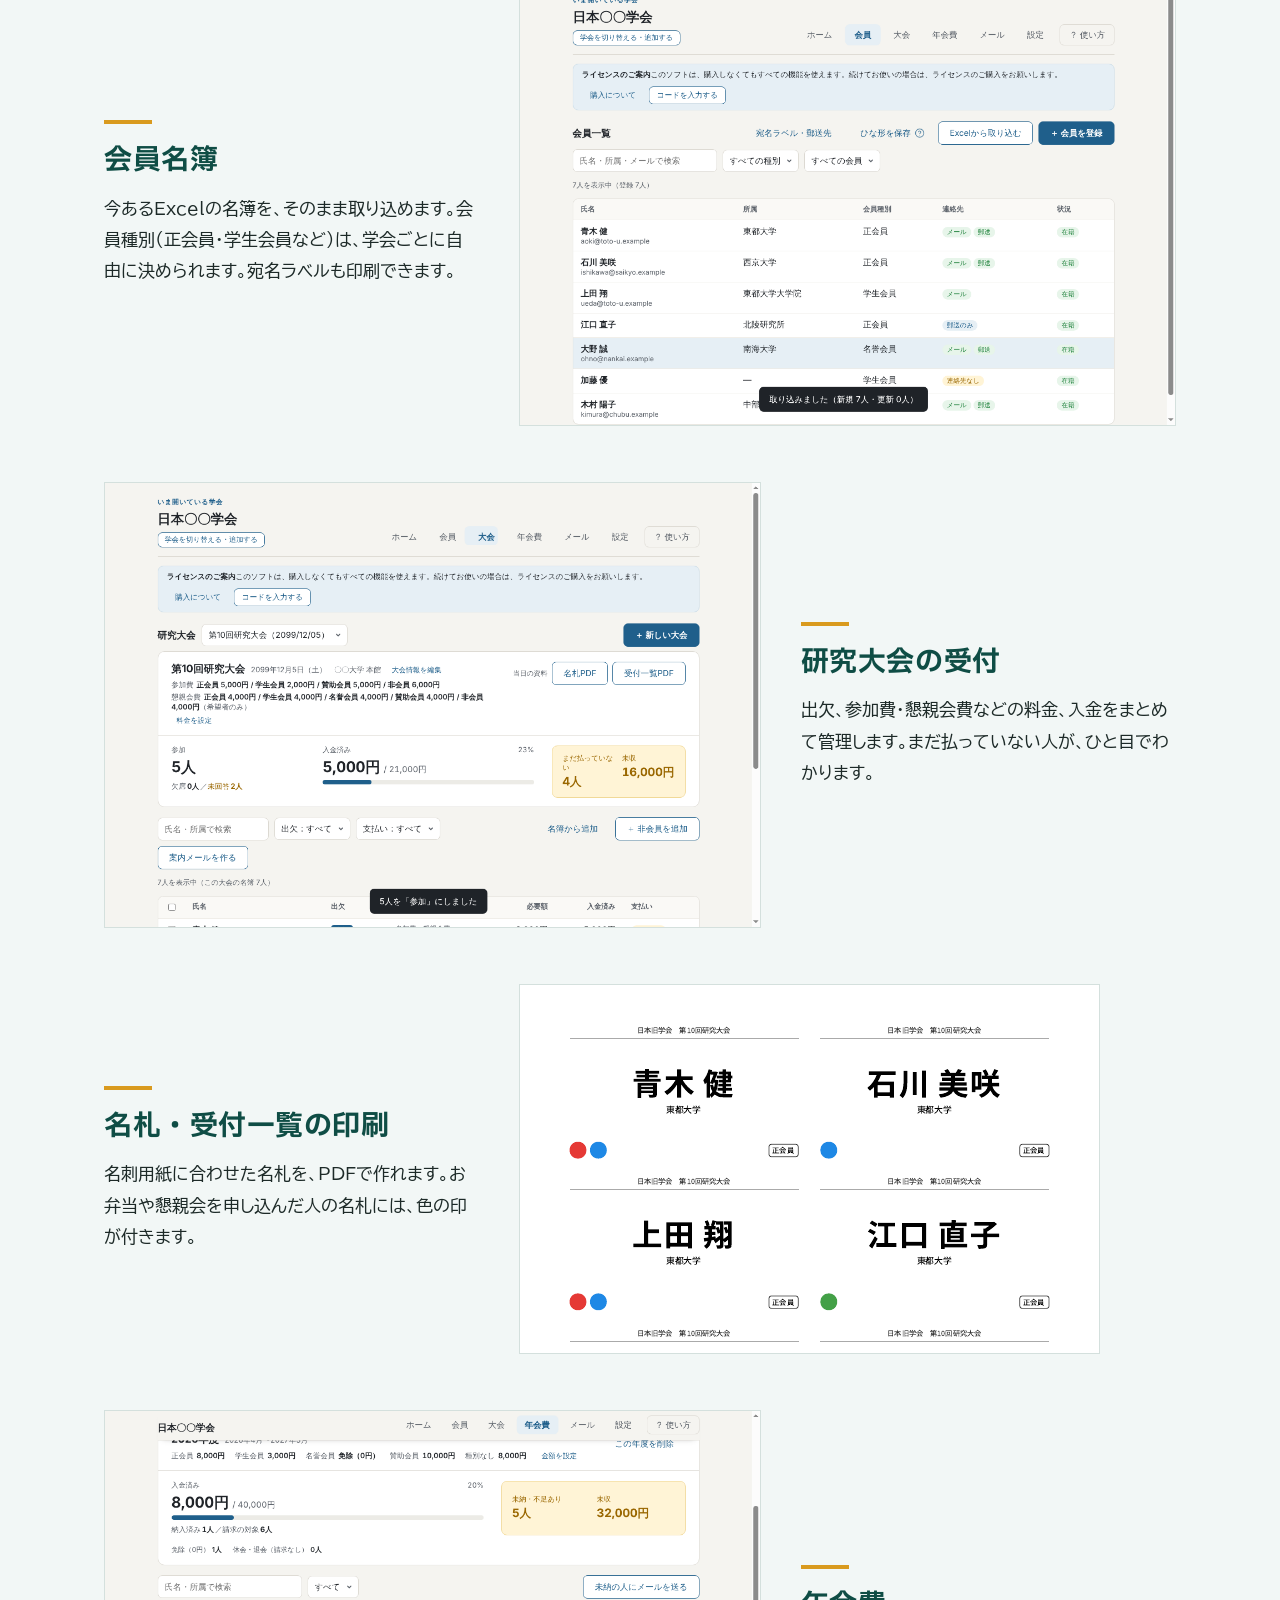
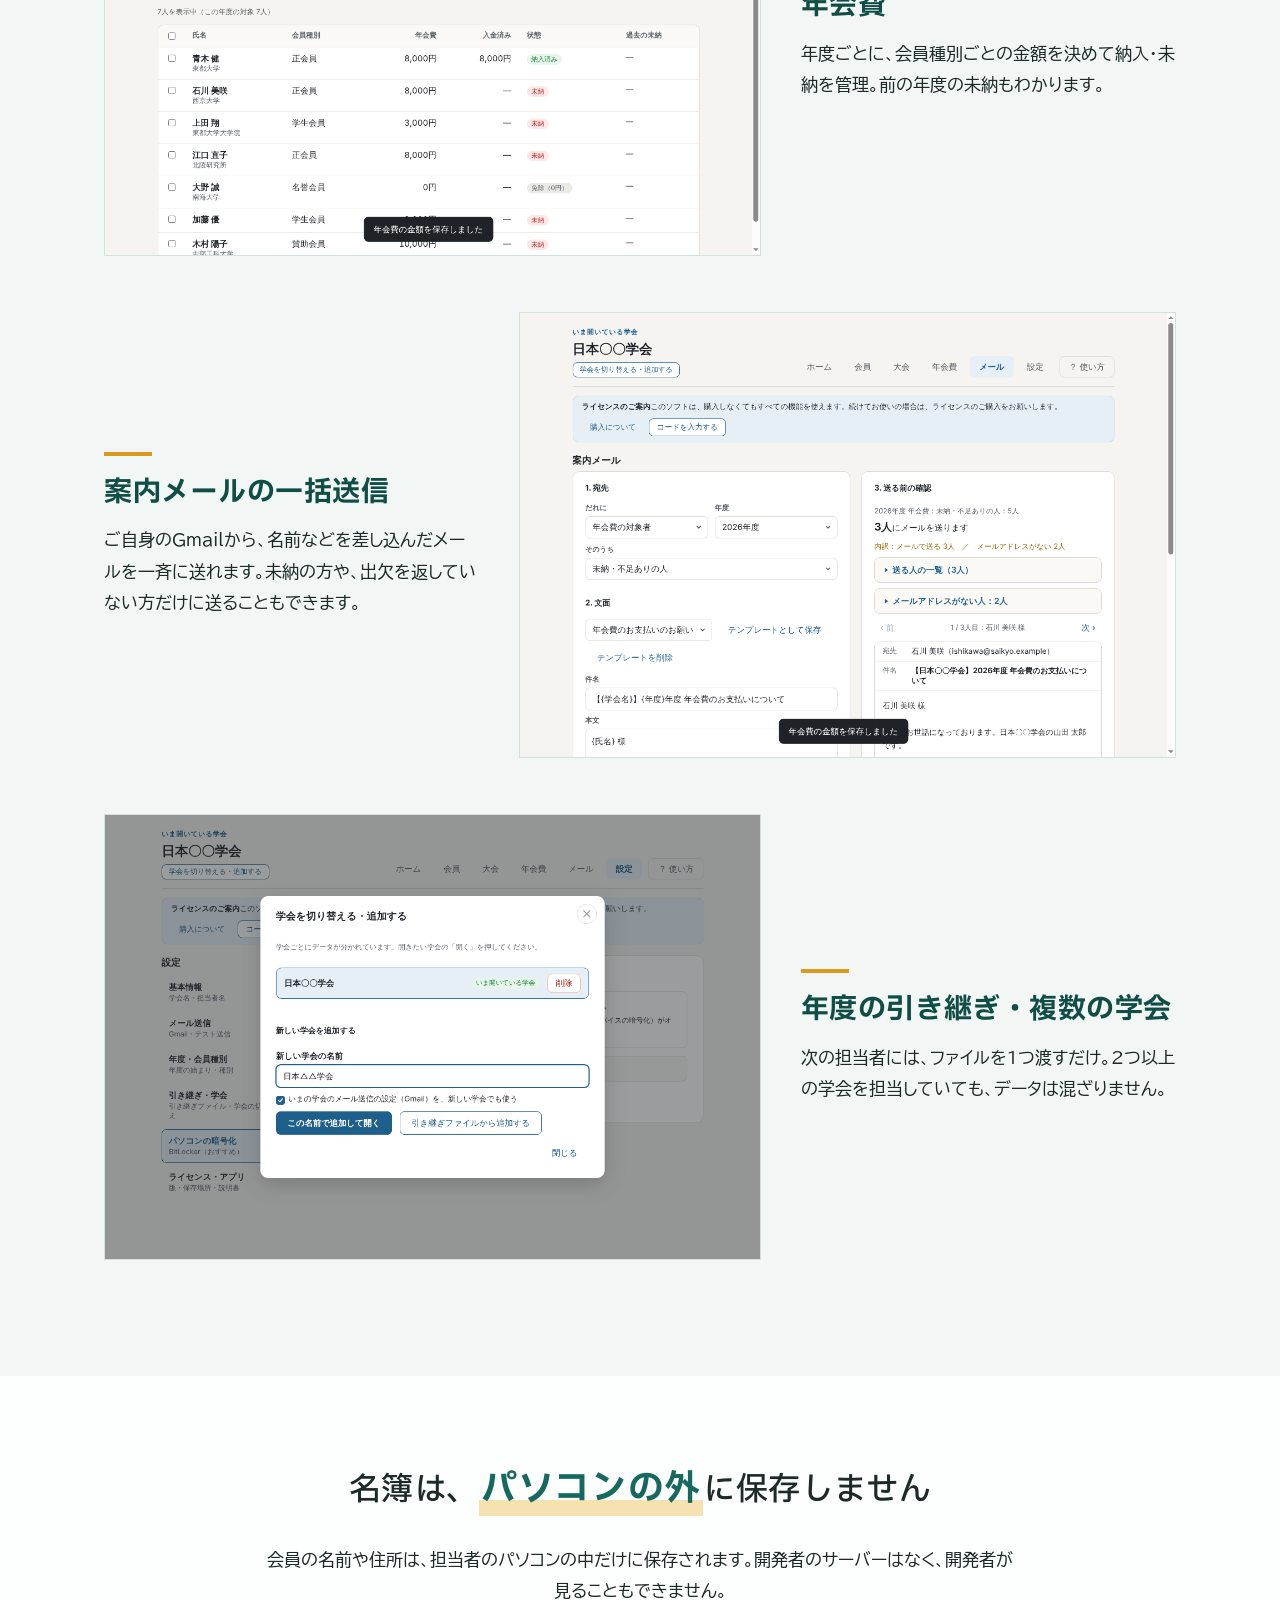
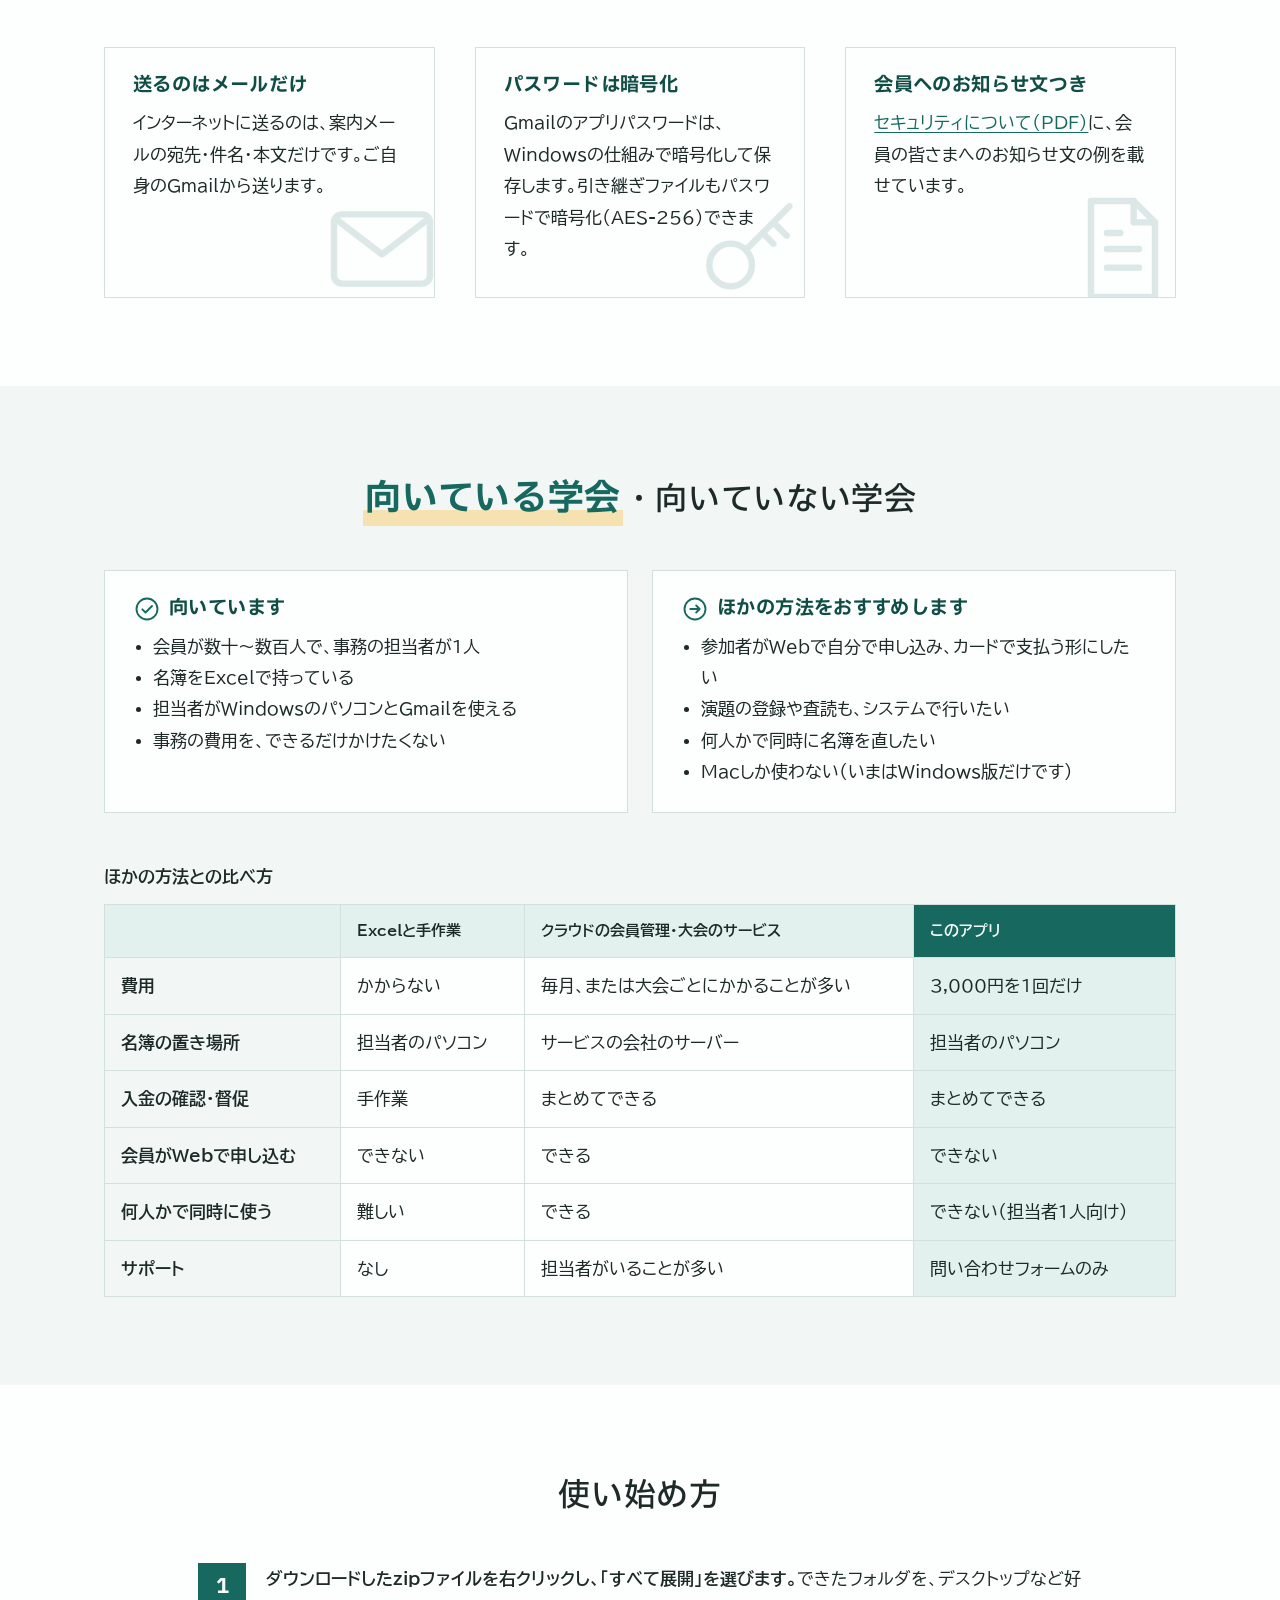
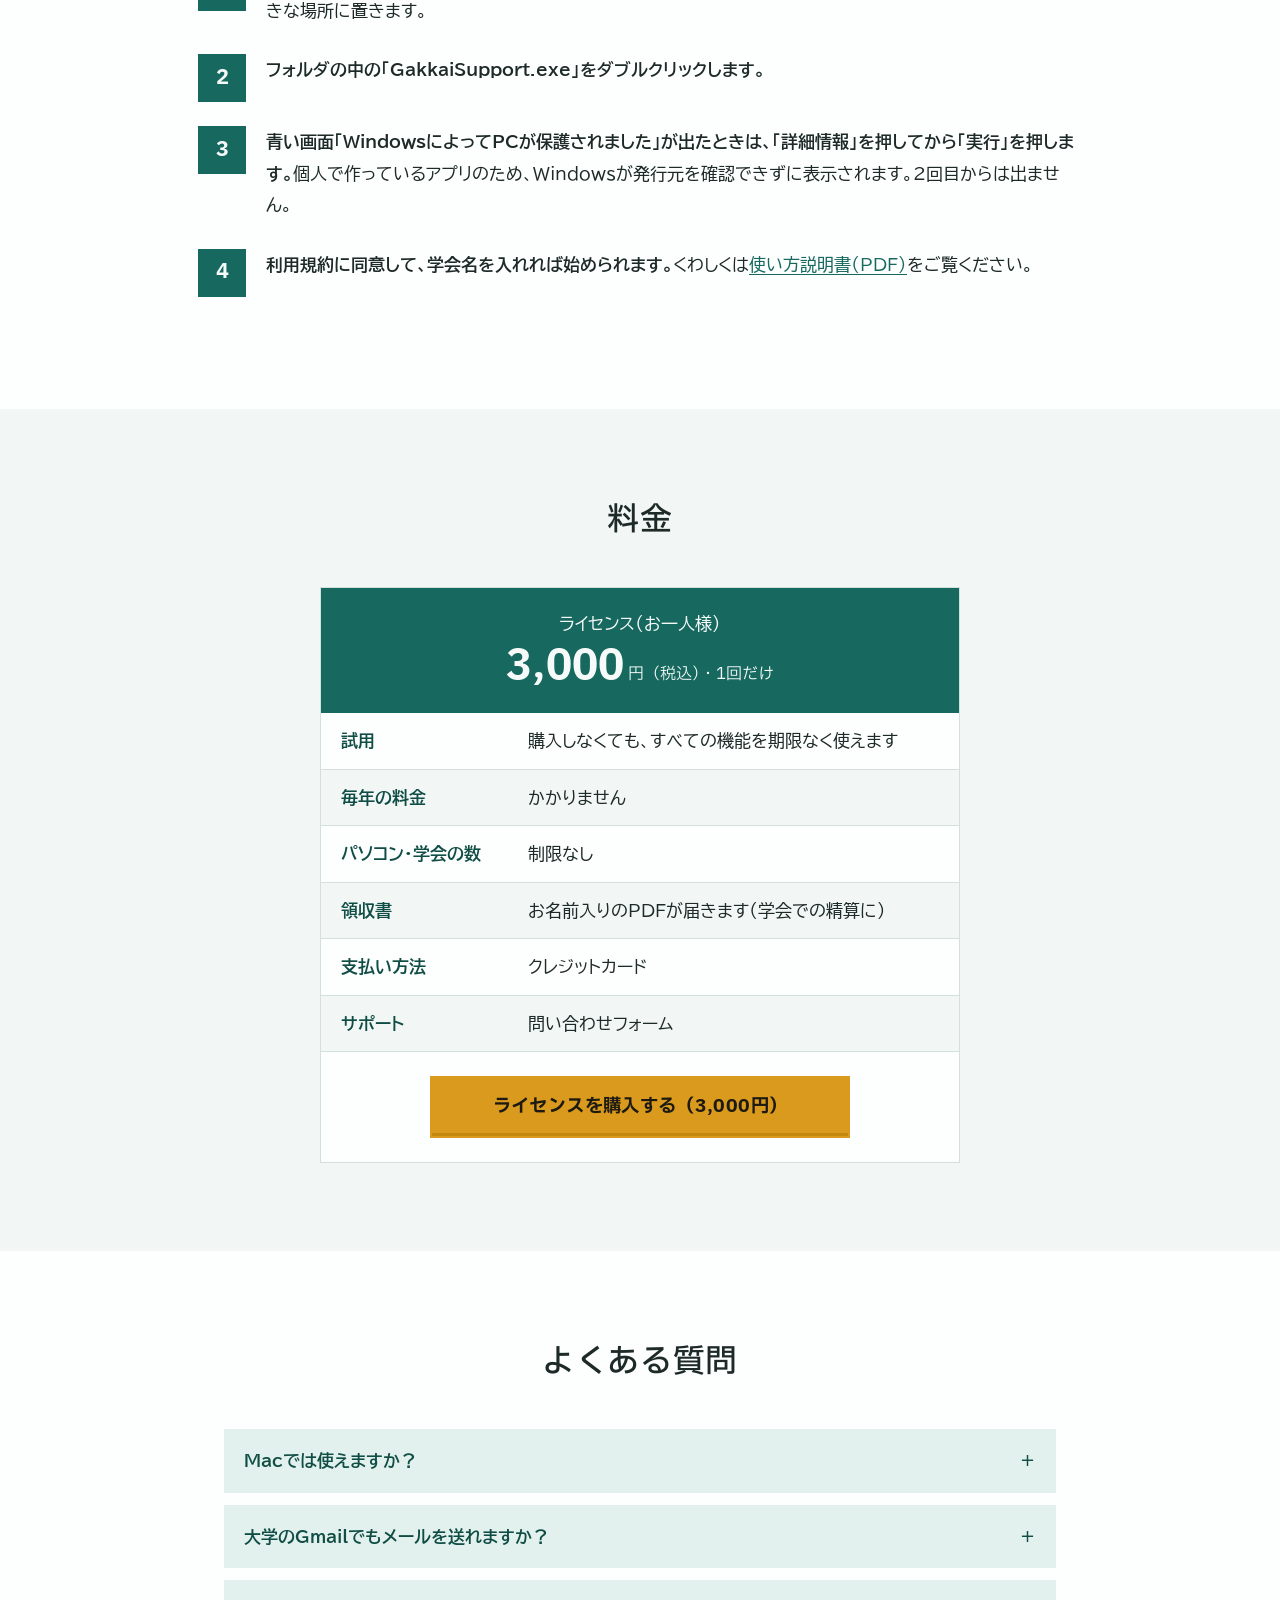
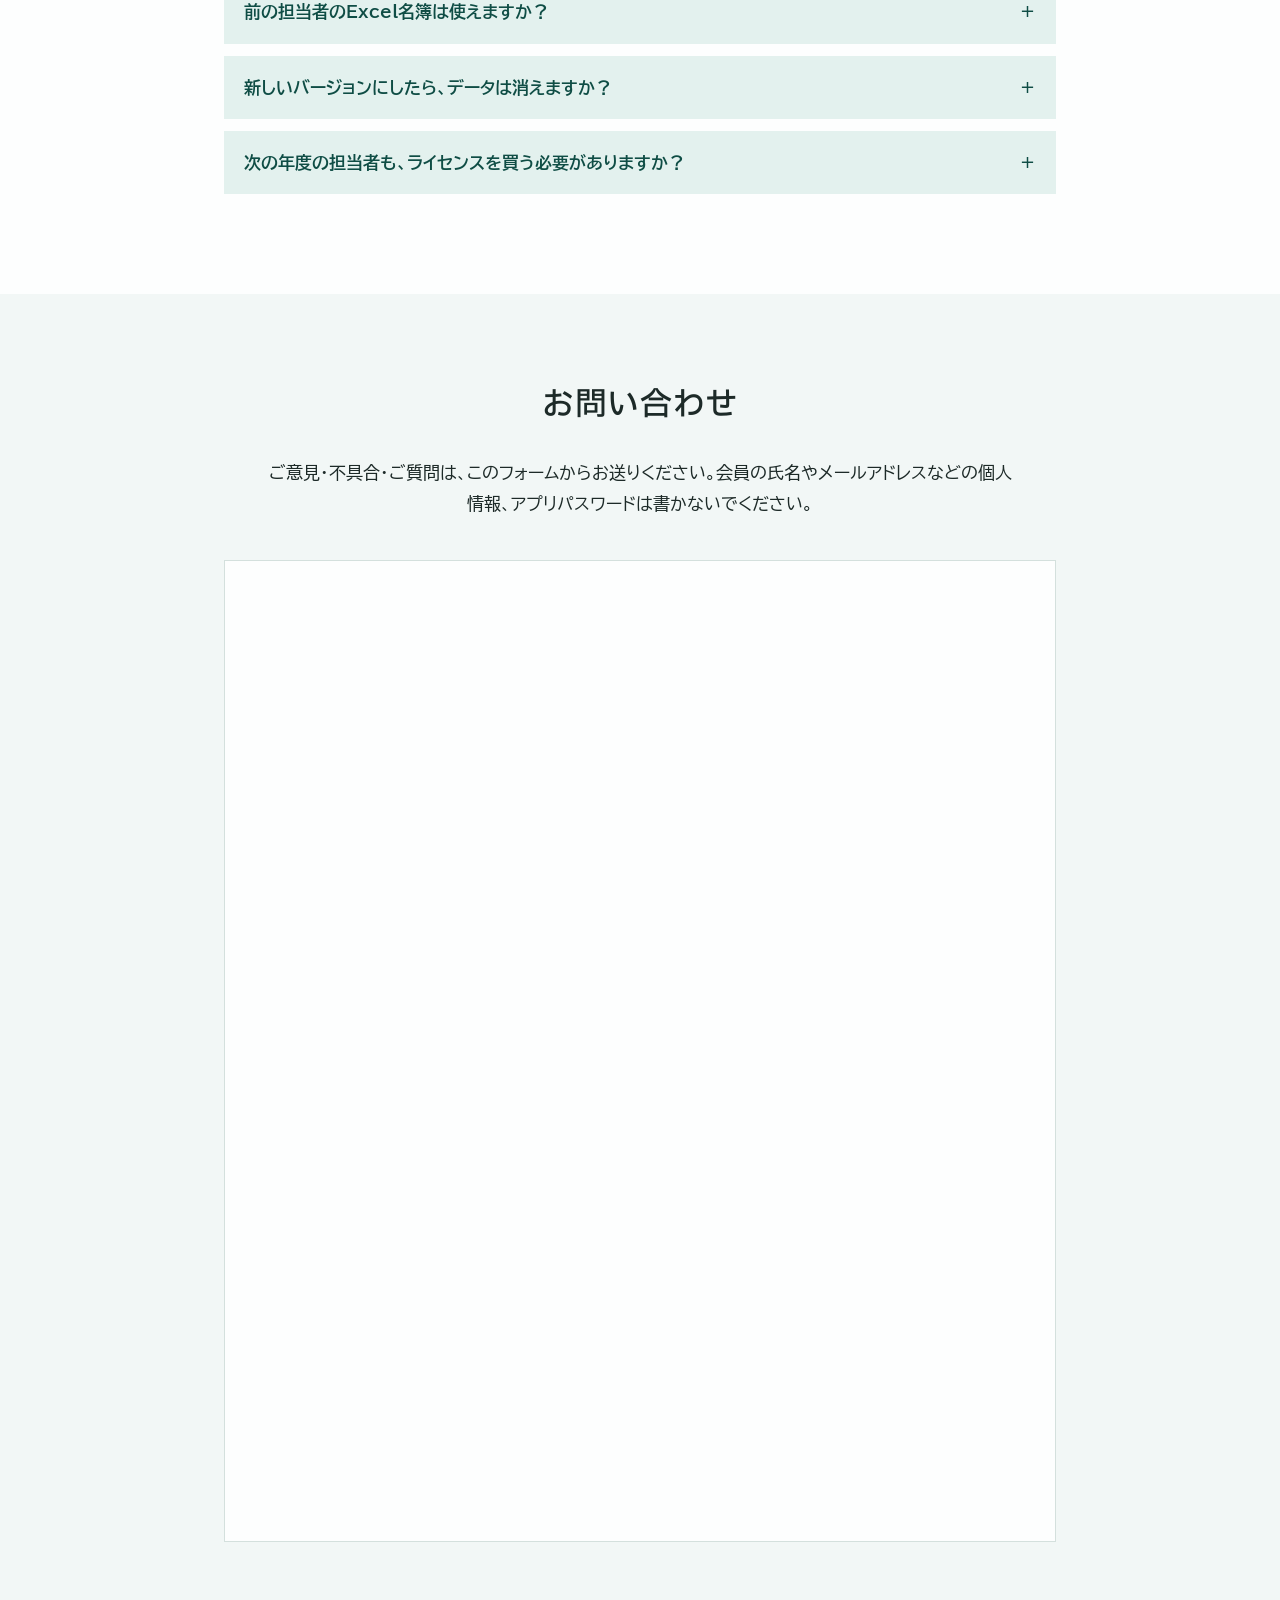
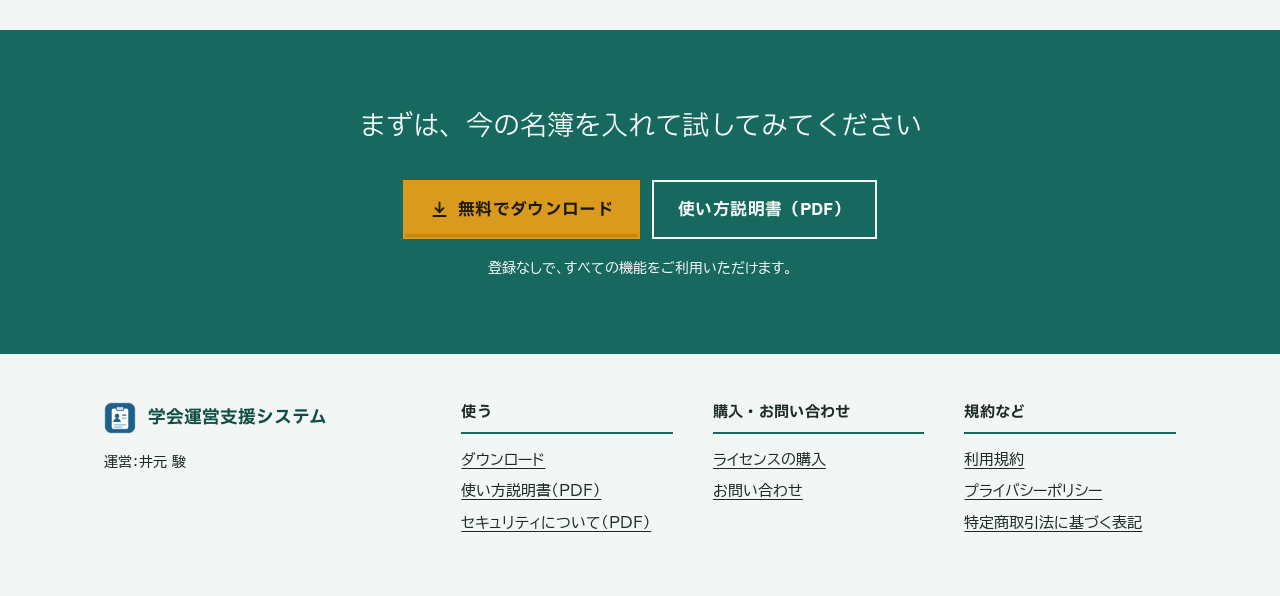
==== commit 4055bba2: "「無料でダウンロード」のボタンをしっかりした見た目に - ボタンの文字を見出しと同じ IBM Plex Sans JP の太字に、少し大きく - ダウンロードの矢印のアイコンを付ける - 山吹のボタン" ====
--- a/index.html
+++ b/index.html
@@ -34,6 +34,7 @@
         <symbol id="i-key" viewBox="0 0 24 24"><circle cx="8" cy="15" r="4"/><path d="m11 12 8-8M16 7l2.5 2.5M14 9l2 2"/></symbol>
         <symbol id="i-doc" viewBox="0 0 24 24"><path d="M6 3h8l4 4v14H6z"/><path d="M14 3v4h4M9 12h6M9 15.5h6M9 9h2.5"/></symbol>
         <symbol id="i-arrow" viewBox="0 0 24 24"><circle cx="12" cy="12" r="9"/><path d="M8 12h8M13 9l3 3-3 3"/></symbol>
+        <symbol id="i-dl" viewBox="0 0 24 24"><path d="M12 4v11M7.5 10.5 12 15l4.5-4.5M5 19.5h14"/></symbol>
         <symbol id="i-chat" viewBox="0 0 24 24"><path d="M4 5.5h16v10H9l-5 4z"/><path d="M8 9.5h8M8 12.5h5"/></symbol>
       </defs>
     </svg>
@@ -48,7 +49,7 @@
           <a href="#price">料金</a>
           <a href="#faq">よくある質問</a>
           <a href="#contact">お問い合わせ</a>
-          <a class="nav-cta" href="#download">無料でダウンロード</a>
+          <a class="nav-cta" href="#download"><svg class="ic-btn" aria-hidden="true"><use href="#i-dl"/></svg>無料でダウンロード</a>
         </nav>
       </div>
     </header>
@@ -62,7 +63,7 @@
             <a
               class="btn cta"
               href="https://github.com/imoto-421/gakkai-support/releases/download/v1.0.0/GakkaiSupport-1.0.0-win.zip"
-              >無料でダウンロード</a
+              ><svg class="ic-btn" aria-hidden="true"><use href="#i-dl"/></svg>無料でダウンロード</a
             >
             <a class="btn light" href="#price">料金を見る</a>
           </div>
@@ -379,7 +380,7 @@
             <a
               class="btn cta"
               href="https://github.com/imoto-421/gakkai-support/releases/download/v1.0.0/GakkaiSupport-1.0.0-win.zip"
-              >無料でダウンロード</a
+              ><svg class="ic-btn" aria-hidden="true"><use href="#i-dl"/></svg>無料でダウンロード</a
             >
             <a class="btn light" href="manual.pdf">使い方説明書（PDF）</a>
           </div>
--- a/style.css
+++ b/style.css
@@ -117,9 +117,32 @@
 .btns.center {
   justify-content: center;
 }
+.btn,
+.nav nav a.nav-cta {
+  font-family: var(--display);
+  letter-spacing: 0.02em;
+}
+.btn.cta,
+.nav nav a.nav-cta {
+  display: inline-flex;
+  align-items: center;
+  justify-content: center;
+  gap: 8px;
+  box-shadow: inset 0 -3px 0 var(--cta-deep);
+}
+.ic-btn {
+  width: 1.25em;
+  height: 1.25em;
+  fill: none;
+  stroke: currentColor;
+  stroke-width: 2.2;
+  stroke-linecap: round;
+  stroke-linejoin: round;
+}
 .btn {
   display: inline-block;
-  padding: 12px 28px;
+  padding: 16px 24px;
+  font-size: 1.05rem;
   font-weight: 700;
   line-height: 1.4;
   text-decoration: none;
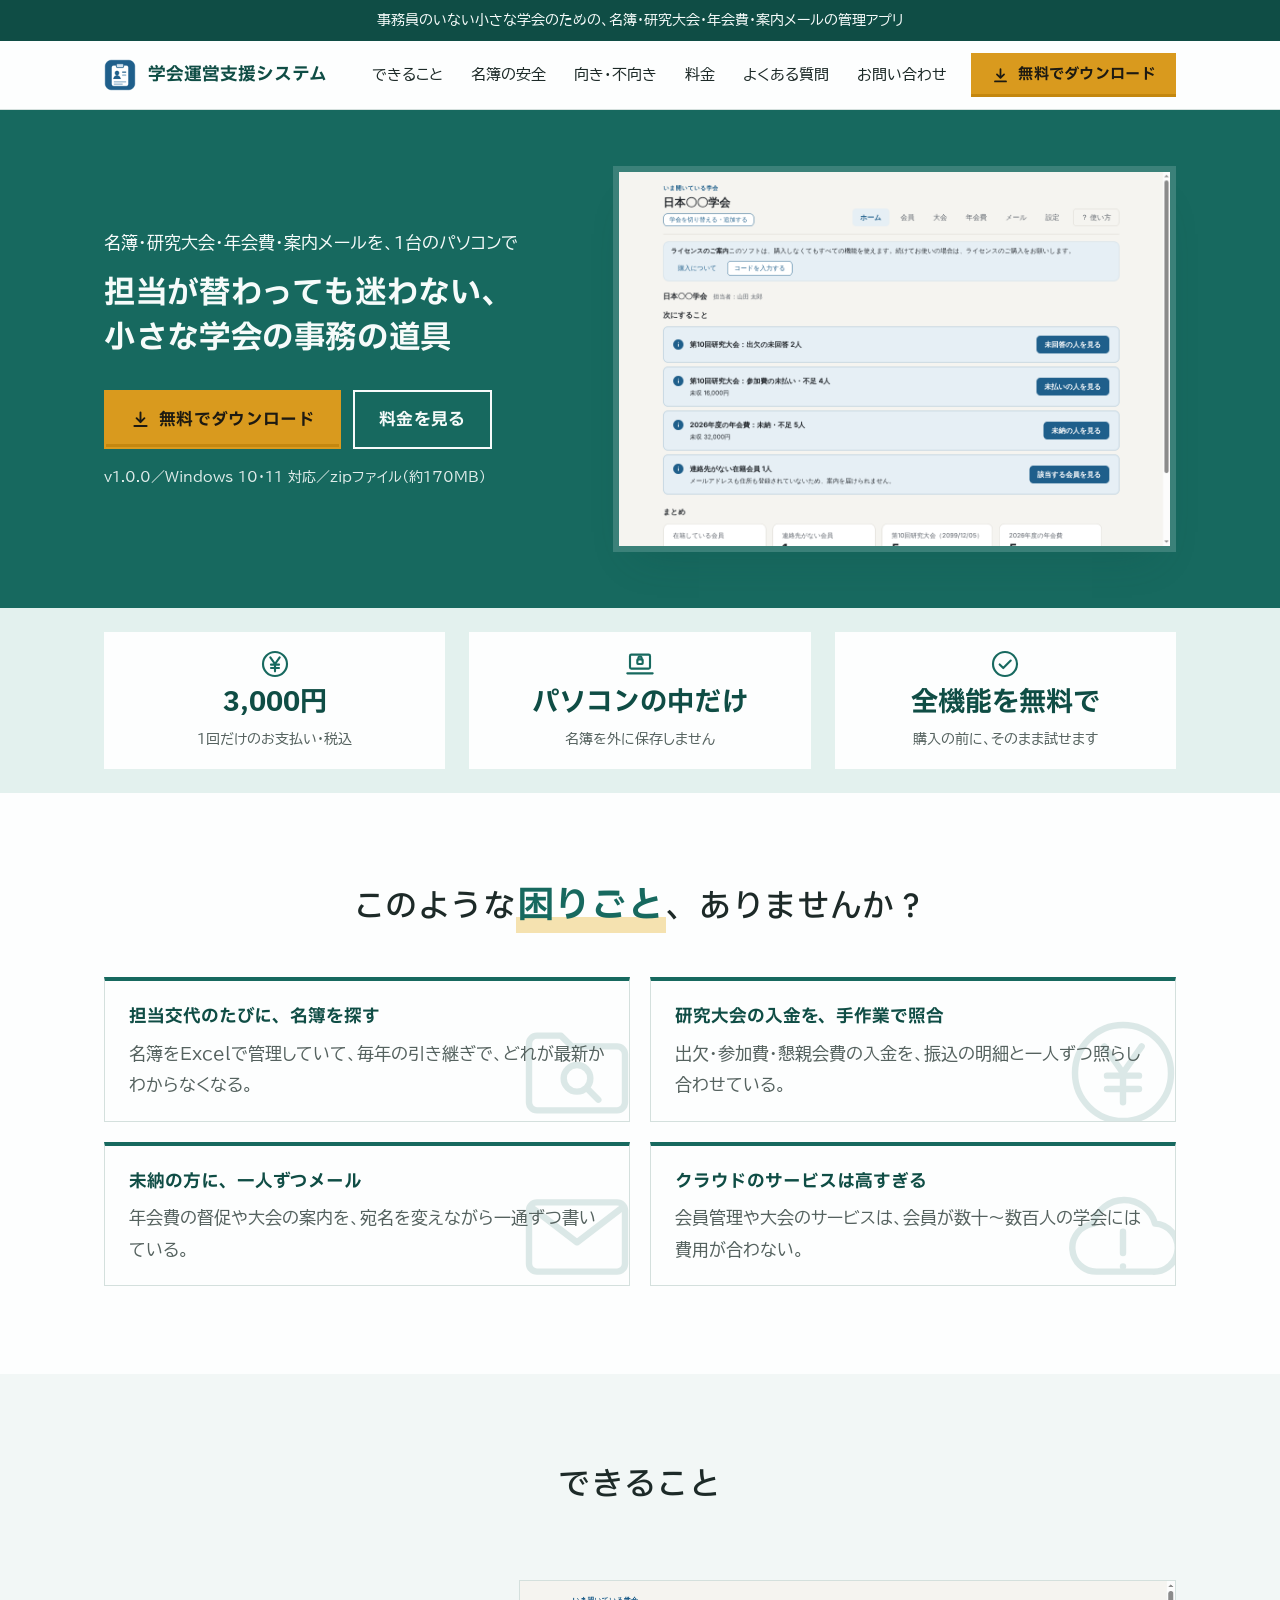
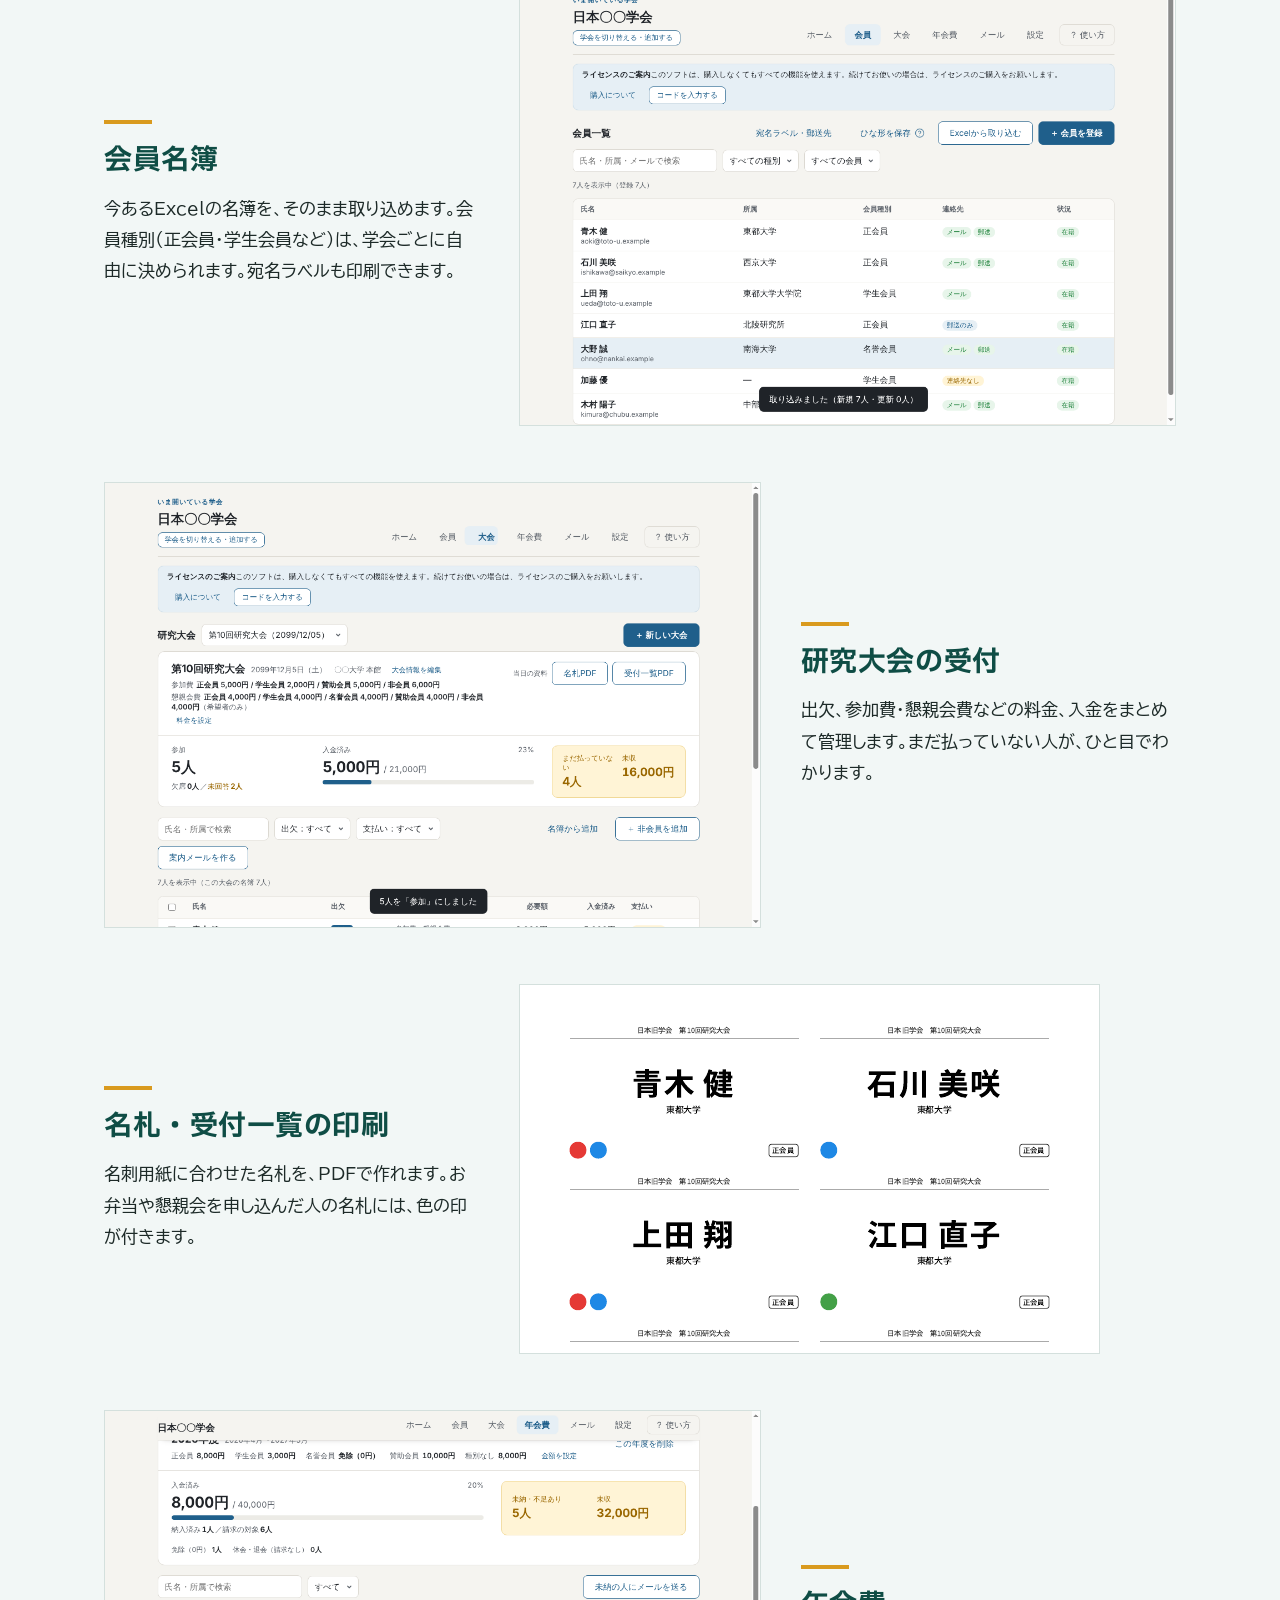
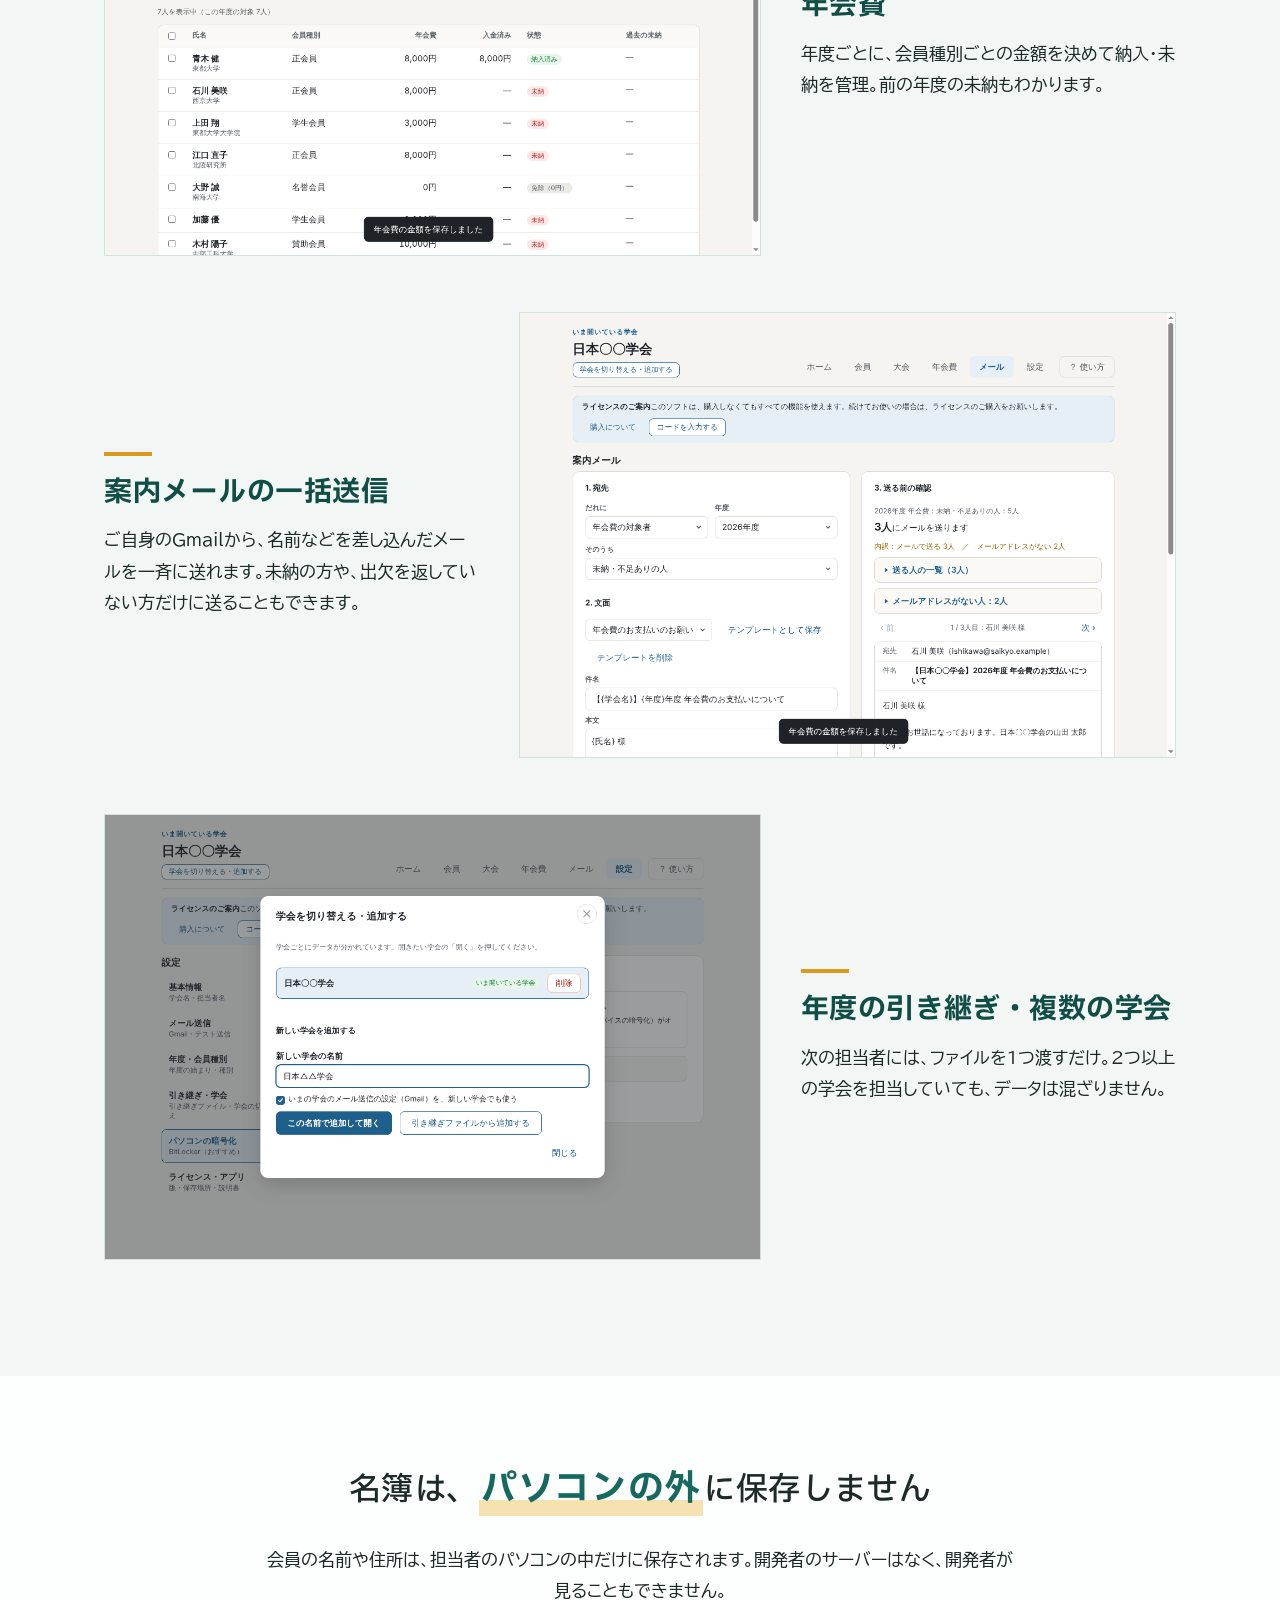
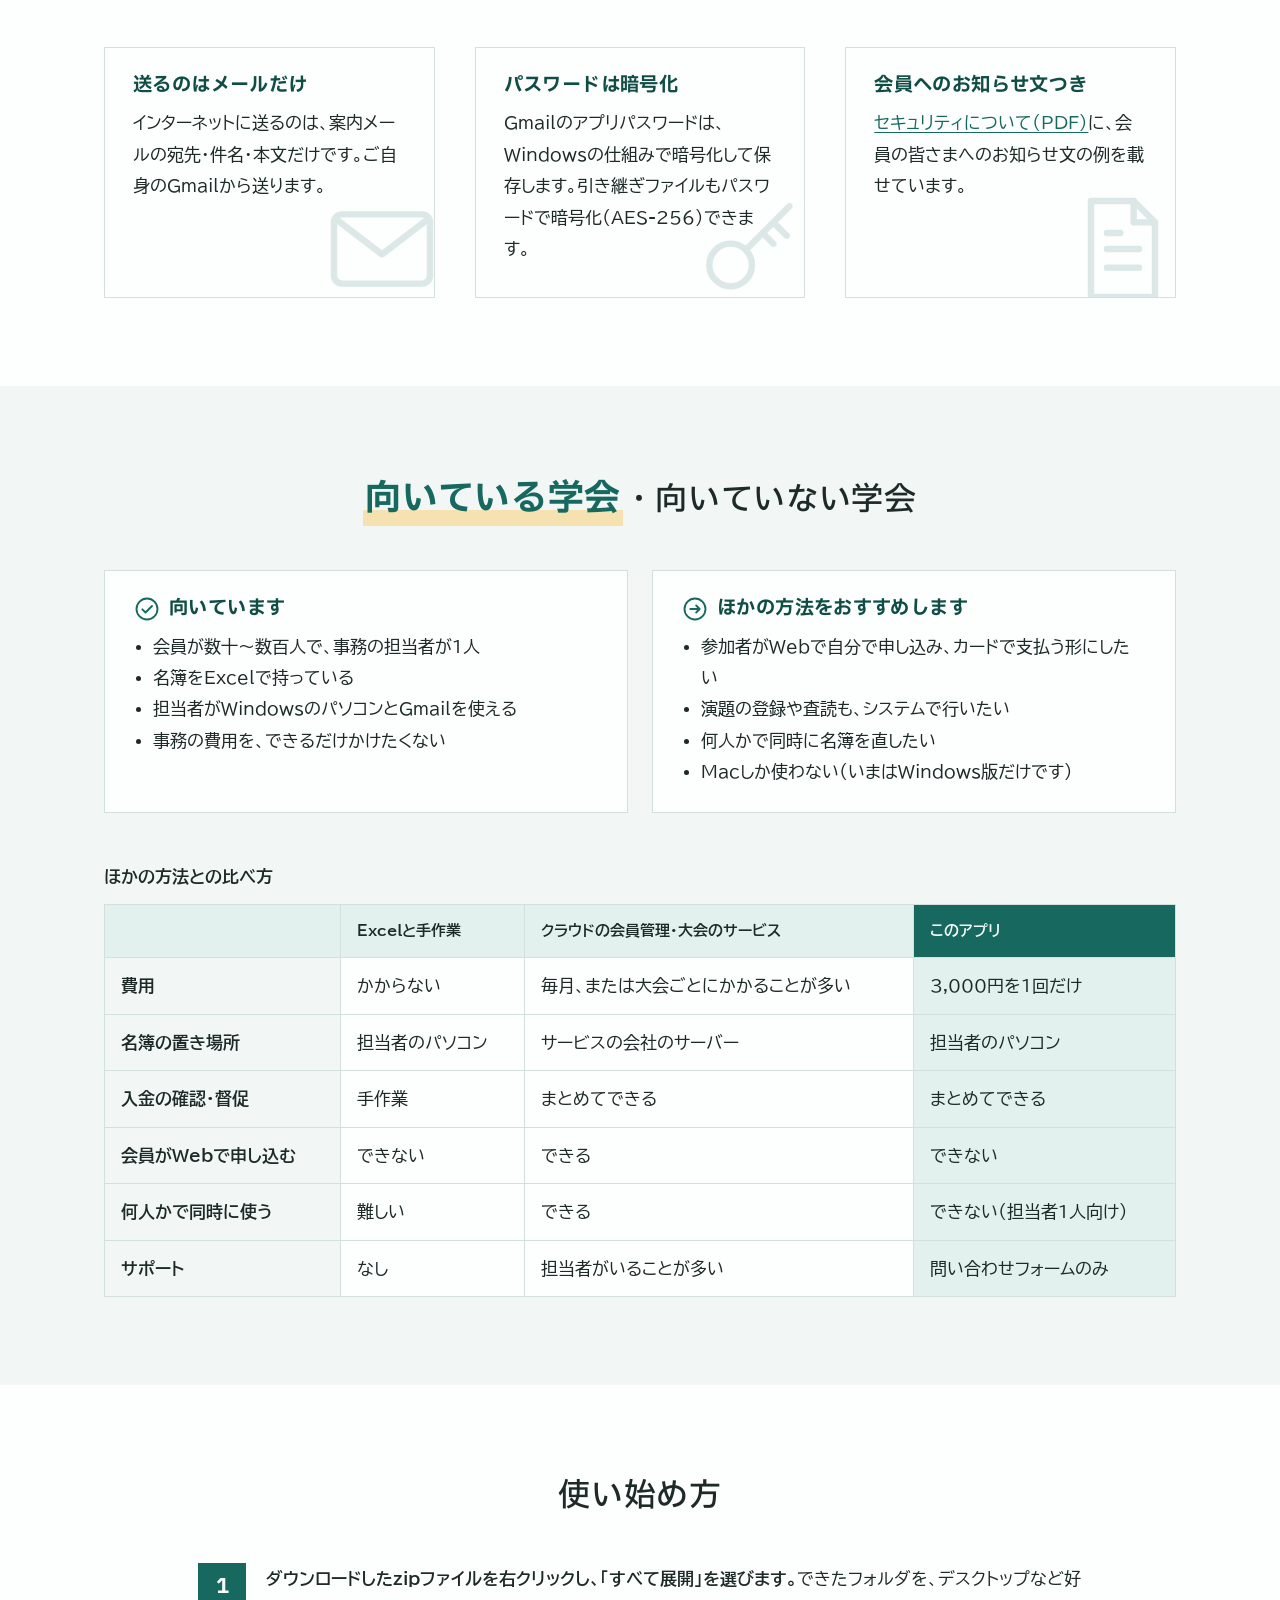
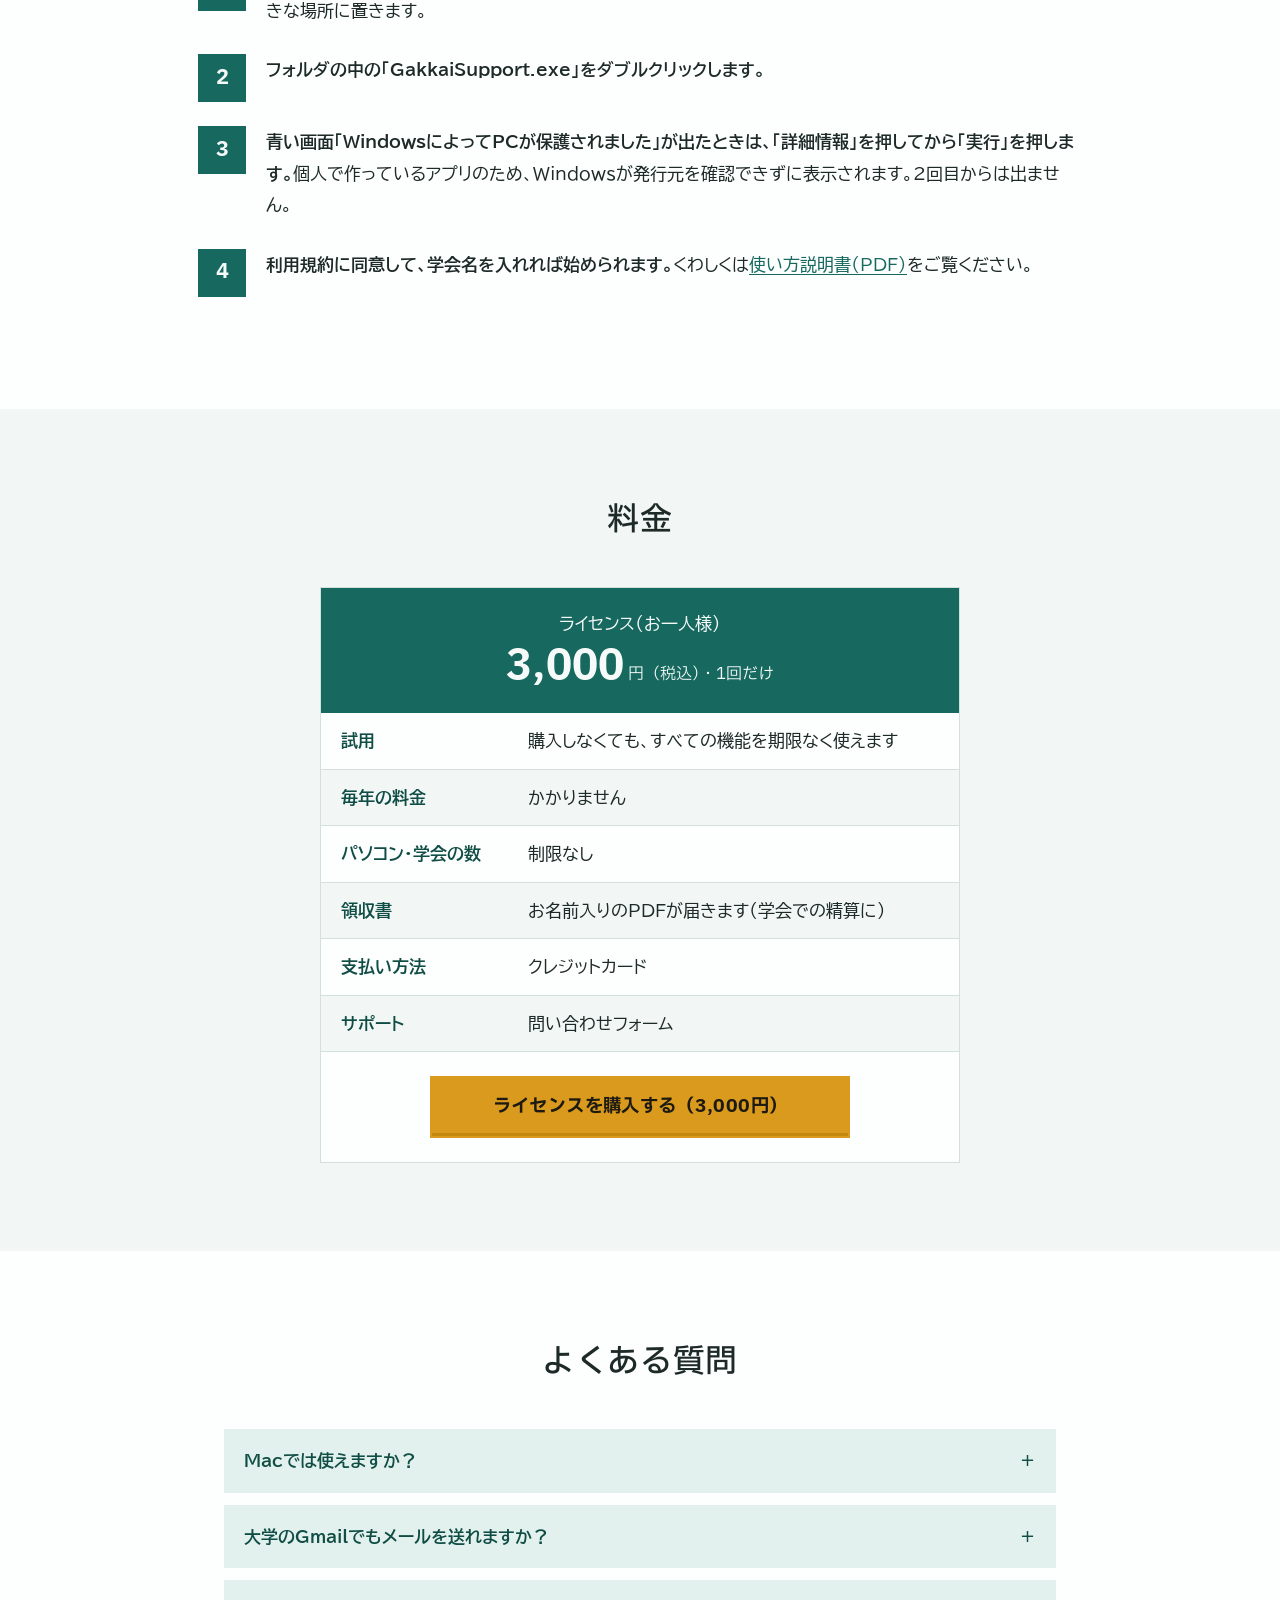
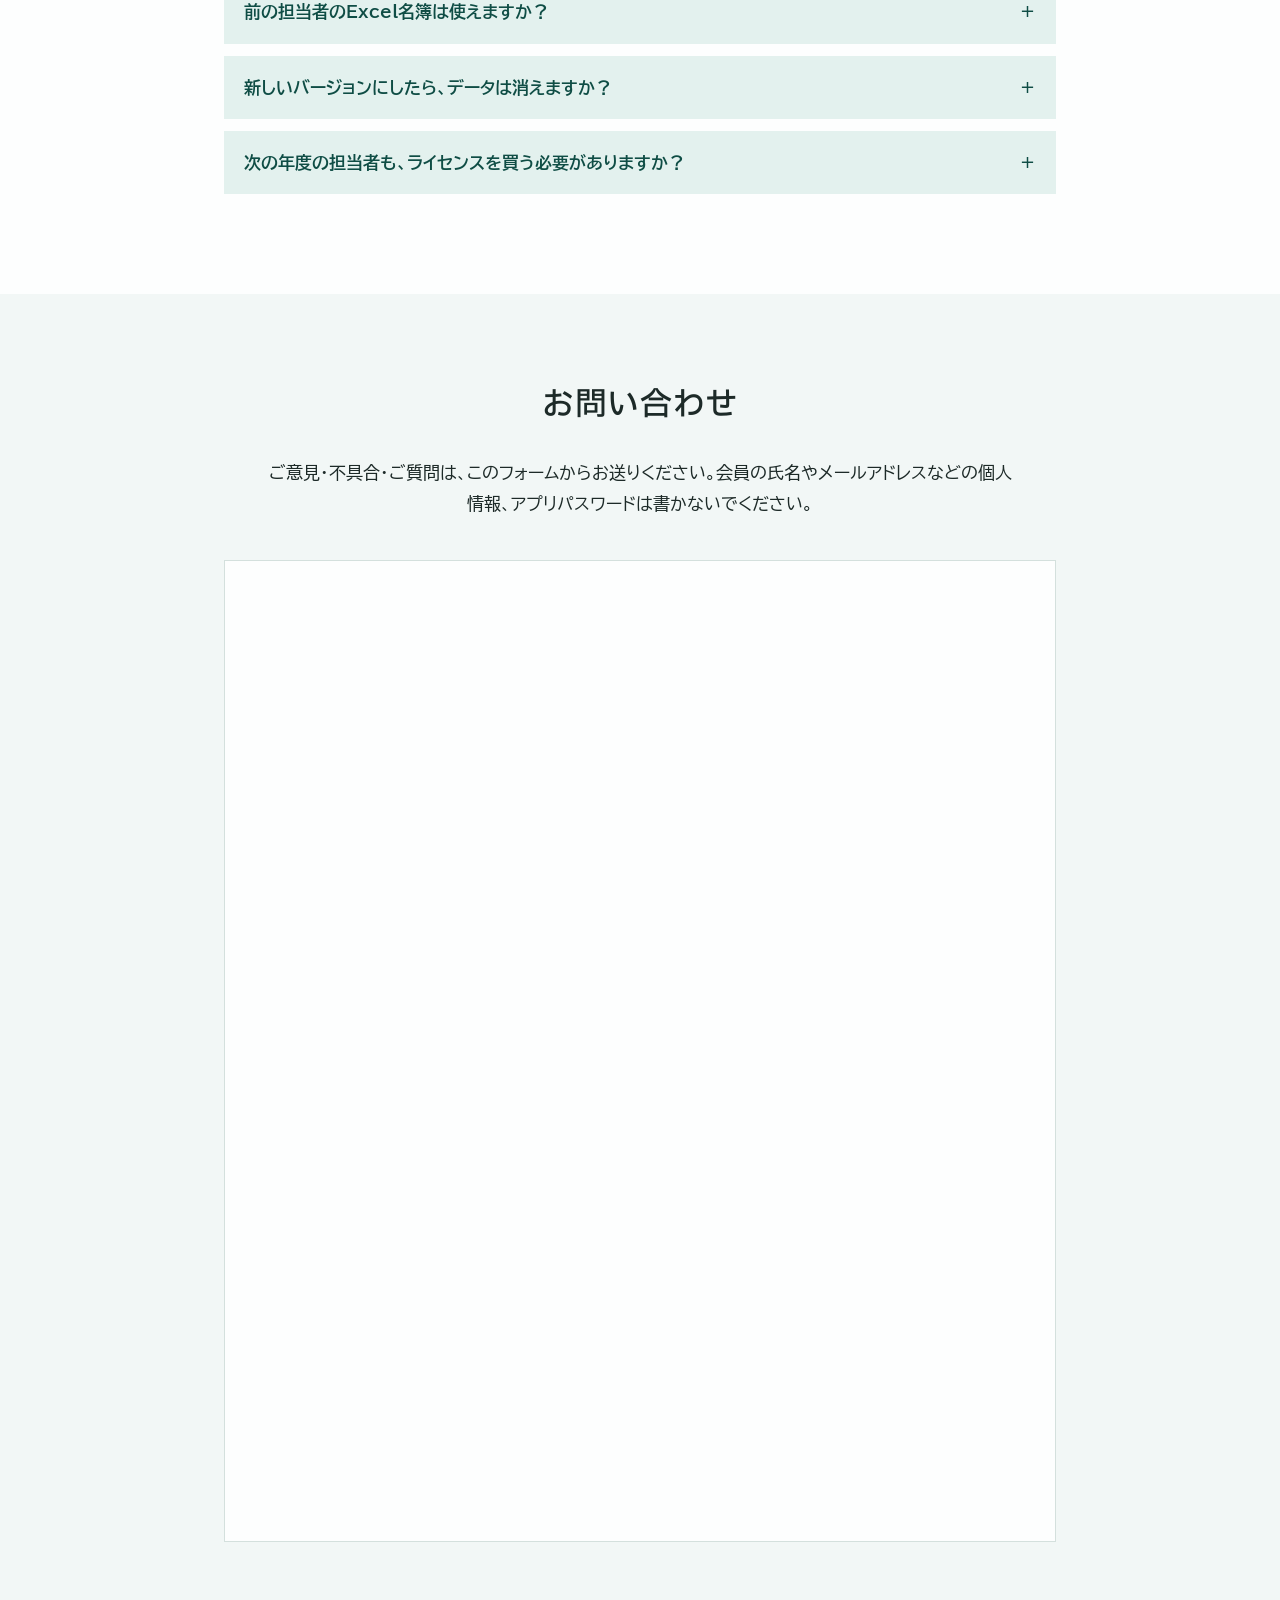
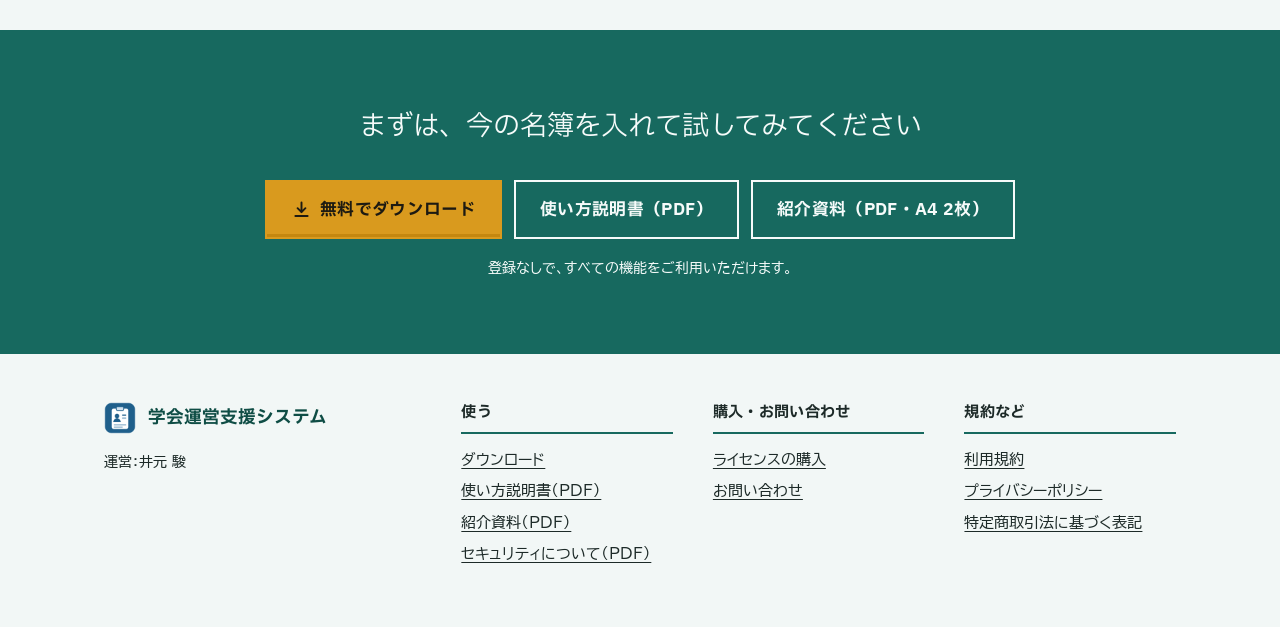
==== commit 90792251: "紹介資料（A4 2枚の PDF）を作り、配布ページにボタンを置く - print/intro.html：紹介資料の元（配布ページと同じ色と書体） - intro.pdf：Chrome で印刷した PD" ====
--- a/index.html
+++ b/index.html
@@ -383,6 +383,7 @@
               ><svg class="ic-btn" aria-hidden="true"><use href="#i-dl"/></svg>無料でダウンロード</a
             >
             <a class="btn light" href="manual.pdf">使い方説明書（PDF）</a>
+            <a class="btn light" href="intro.pdf">紹介資料（PDF・A4 2枚）</a>
           </div>
           <p class="closing-note reveal">登録なしで、すべての機能をご利用いただけます。</p>
         </div>
@@ -400,6 +401,7 @@
           <ul>
             <li><a href="#download">ダウンロード</a></li>
             <li><a href="manual.pdf">使い方説明書（PDF）</a></li>
+            <li><a href="intro.pdf">紹介資料（PDF）</a></li>
             <li><a href="security.pdf">セキュリティについて（PDF）</a></li>
           </ul>
         </div>
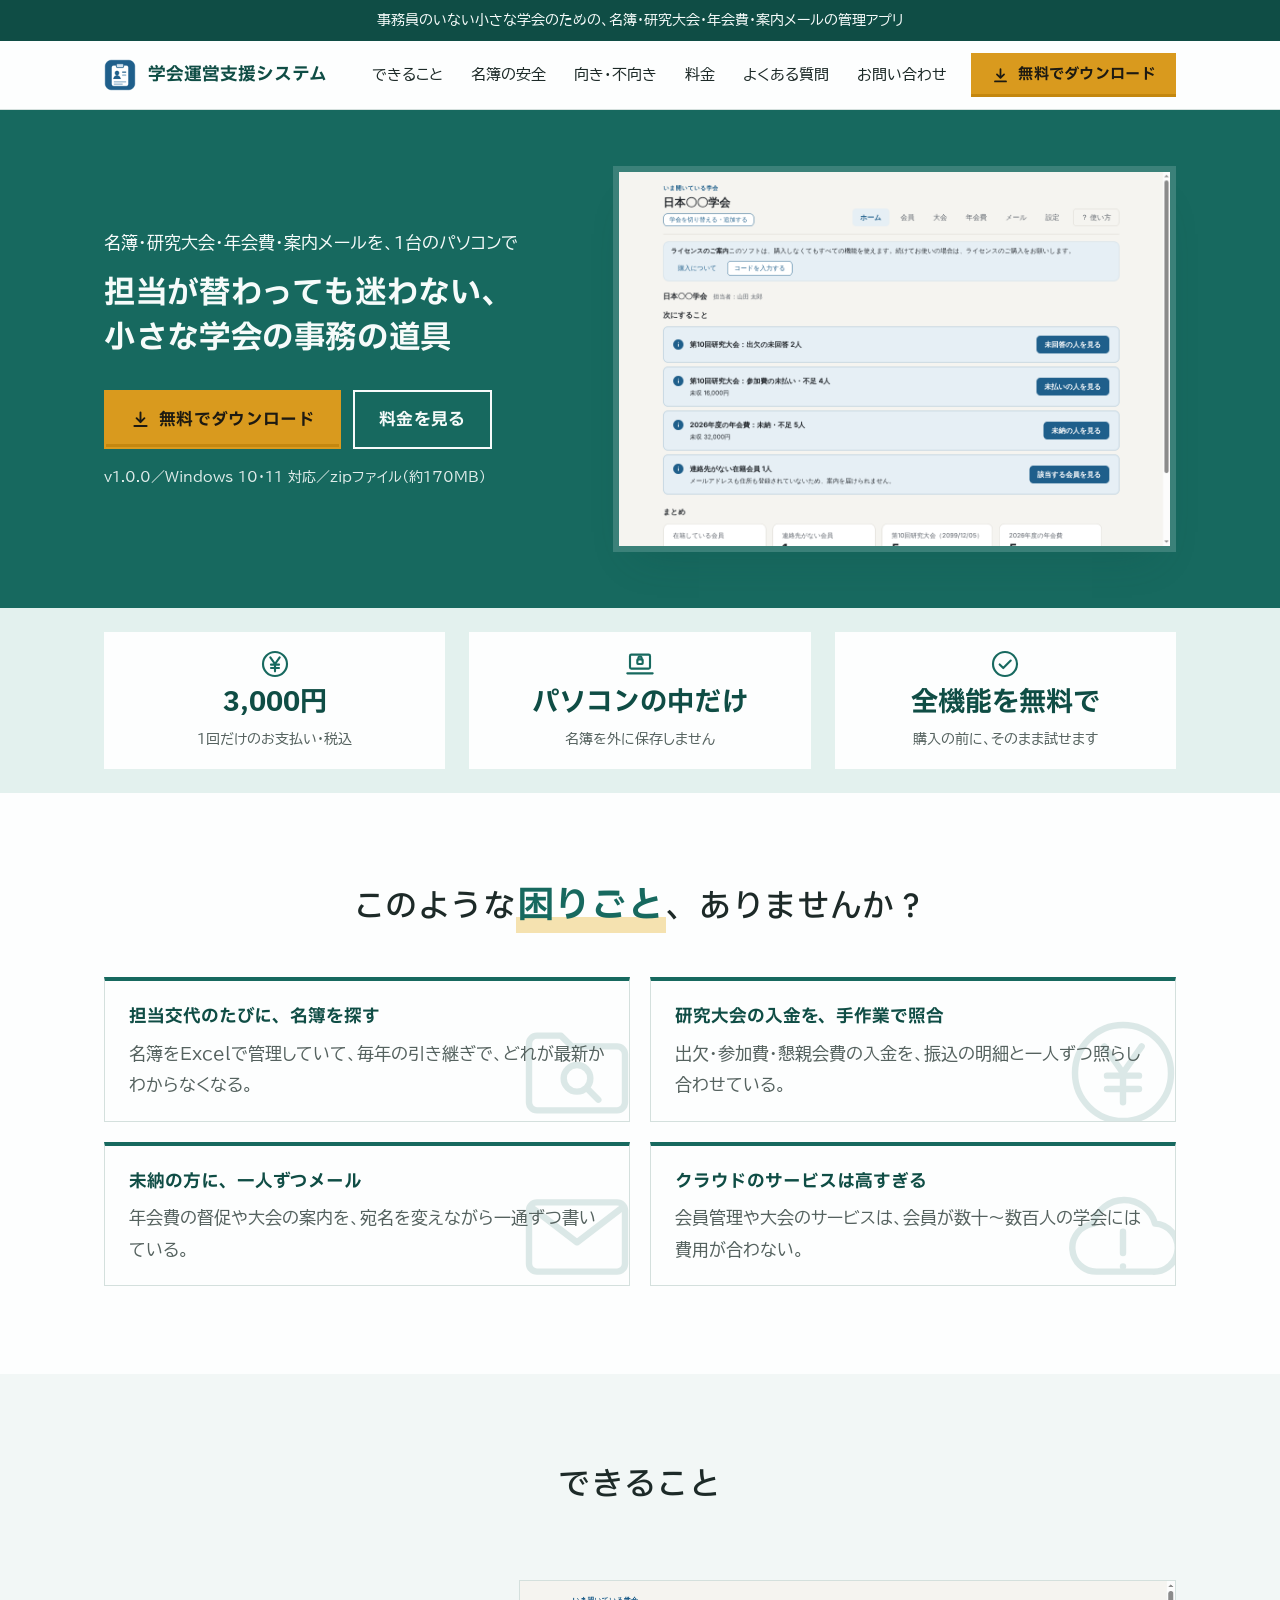
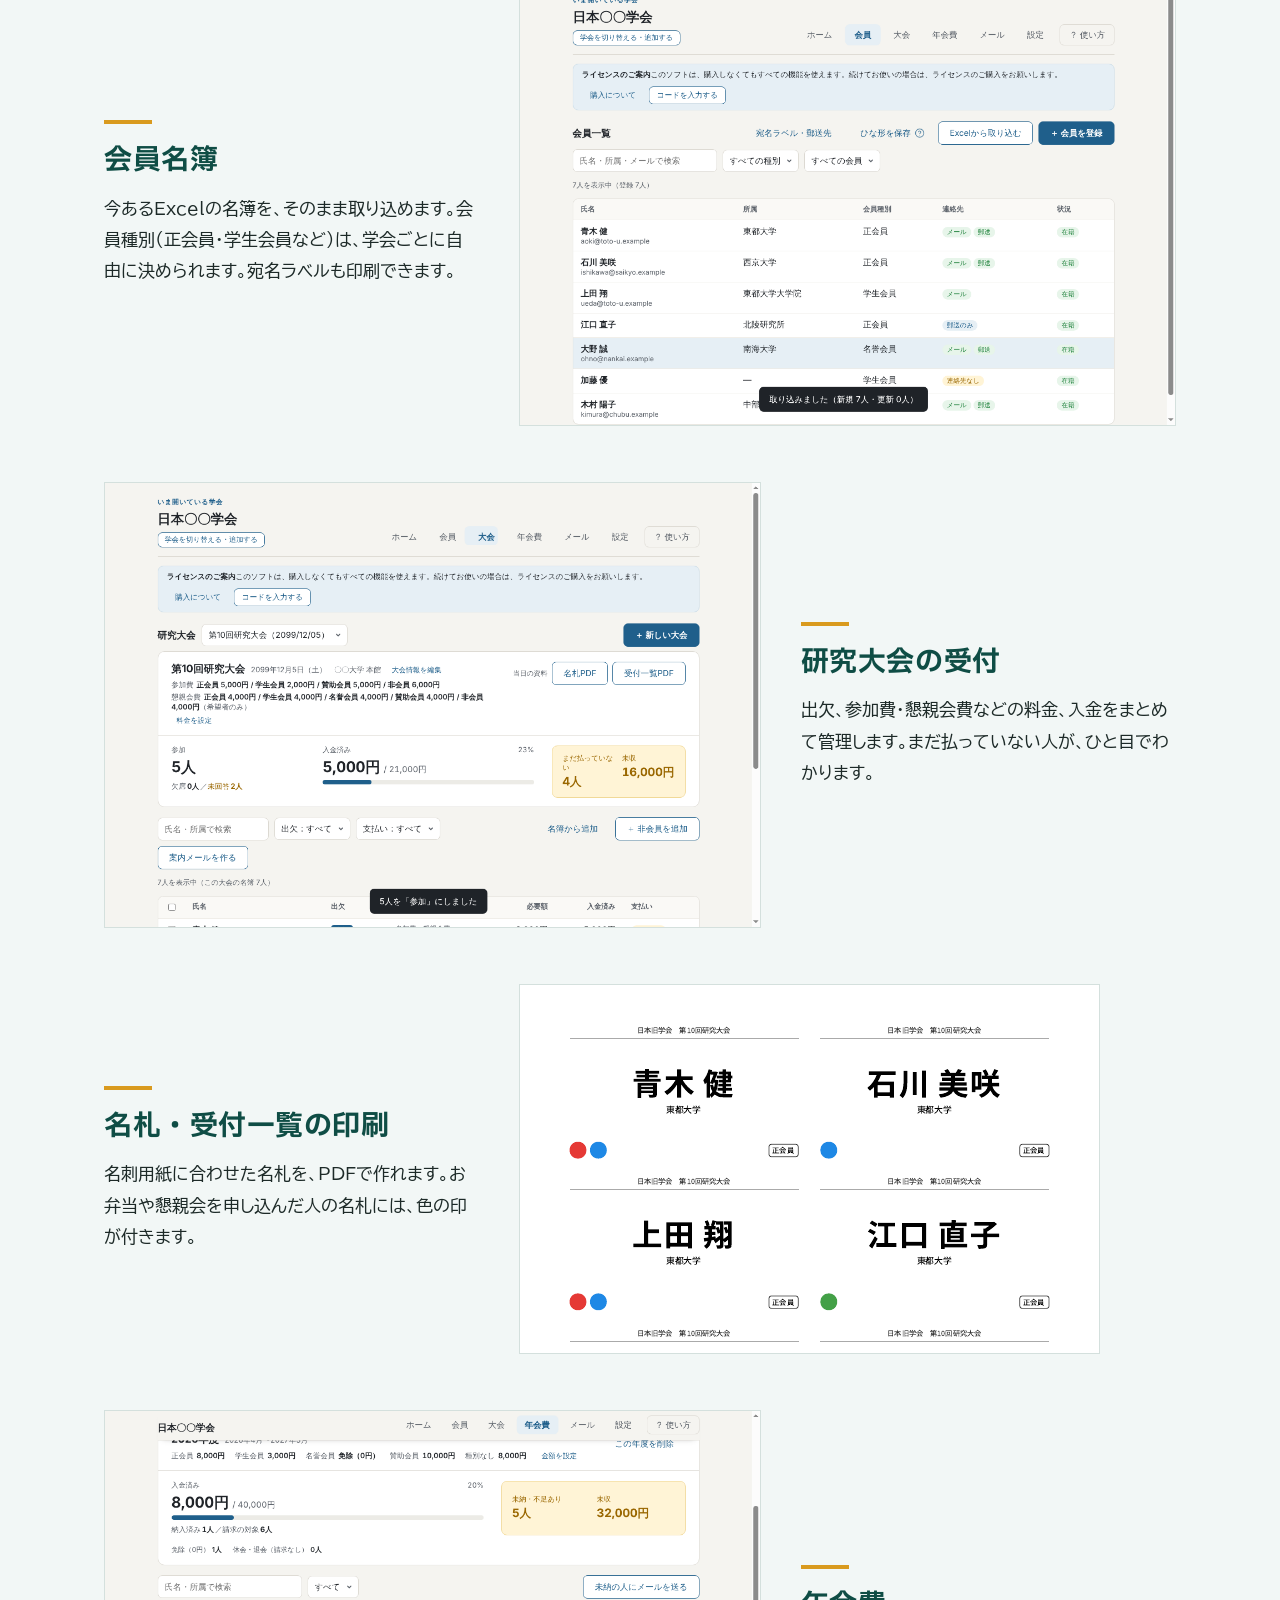
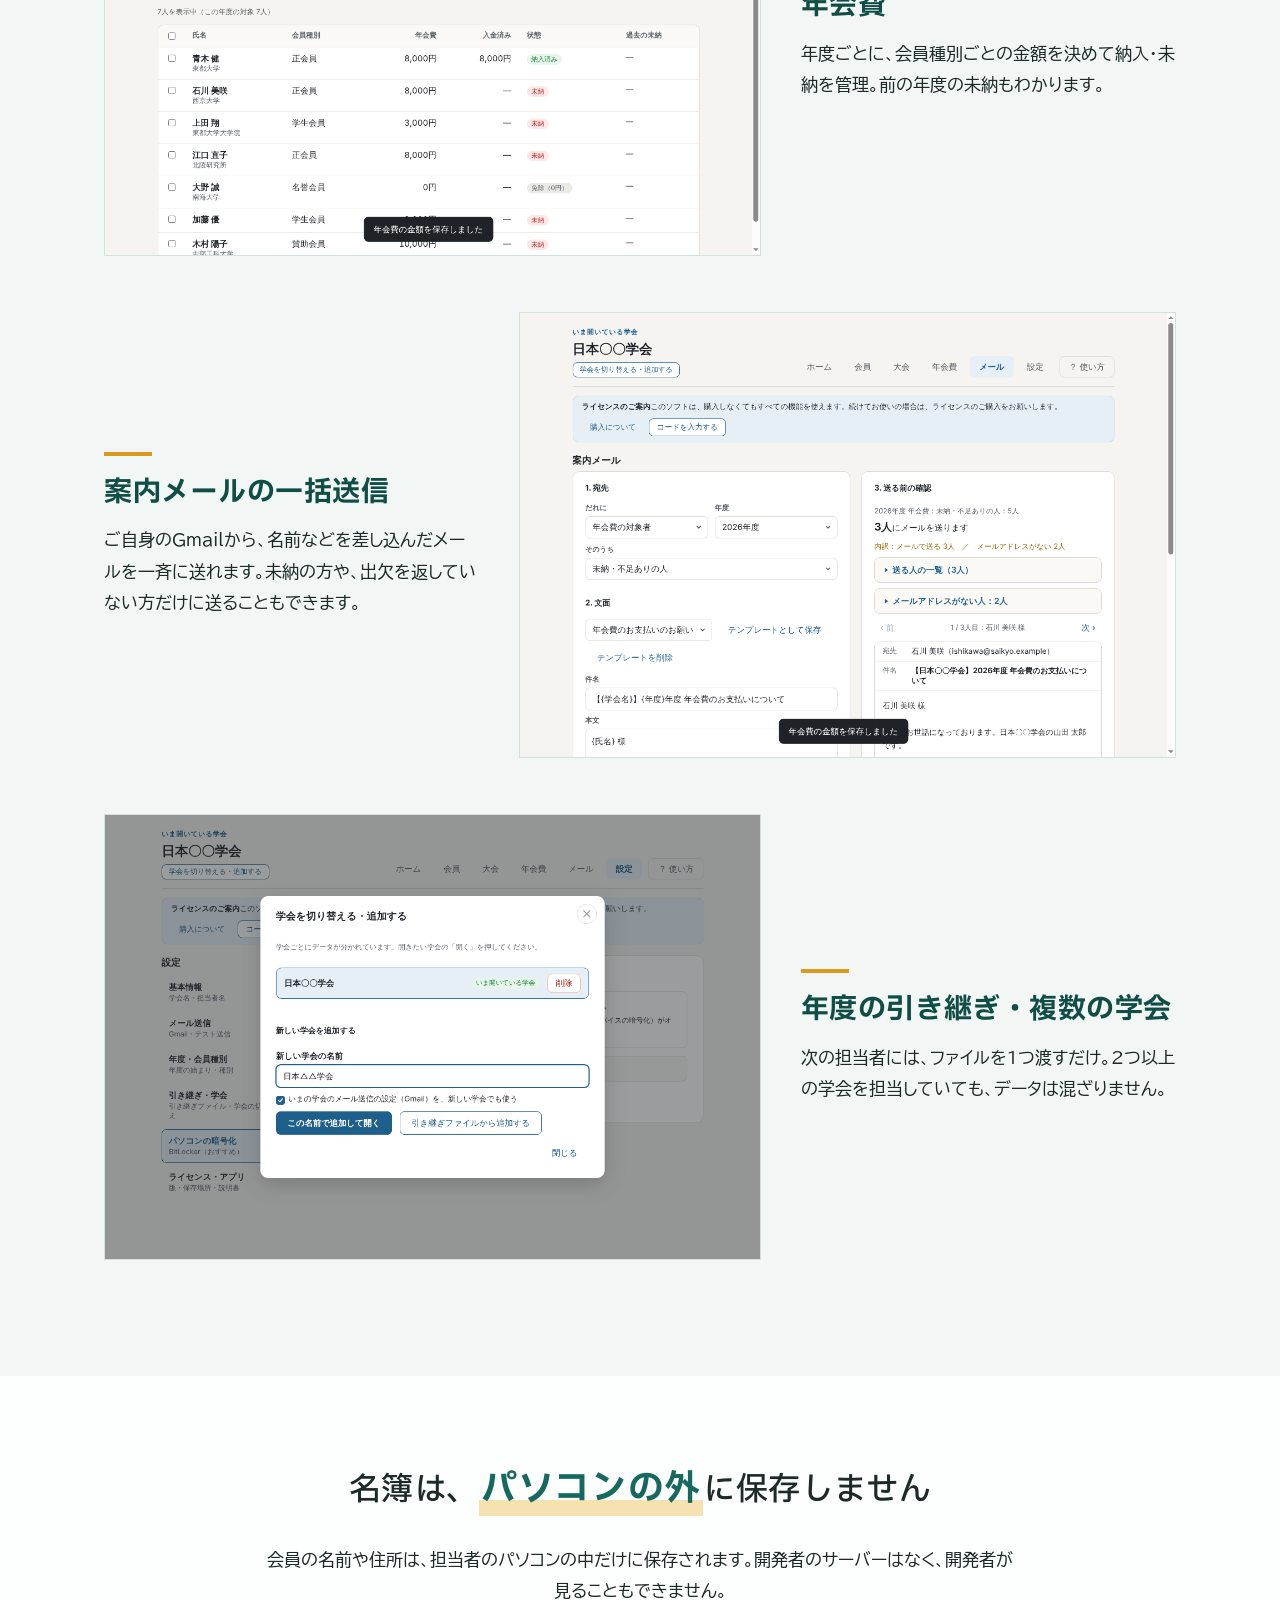
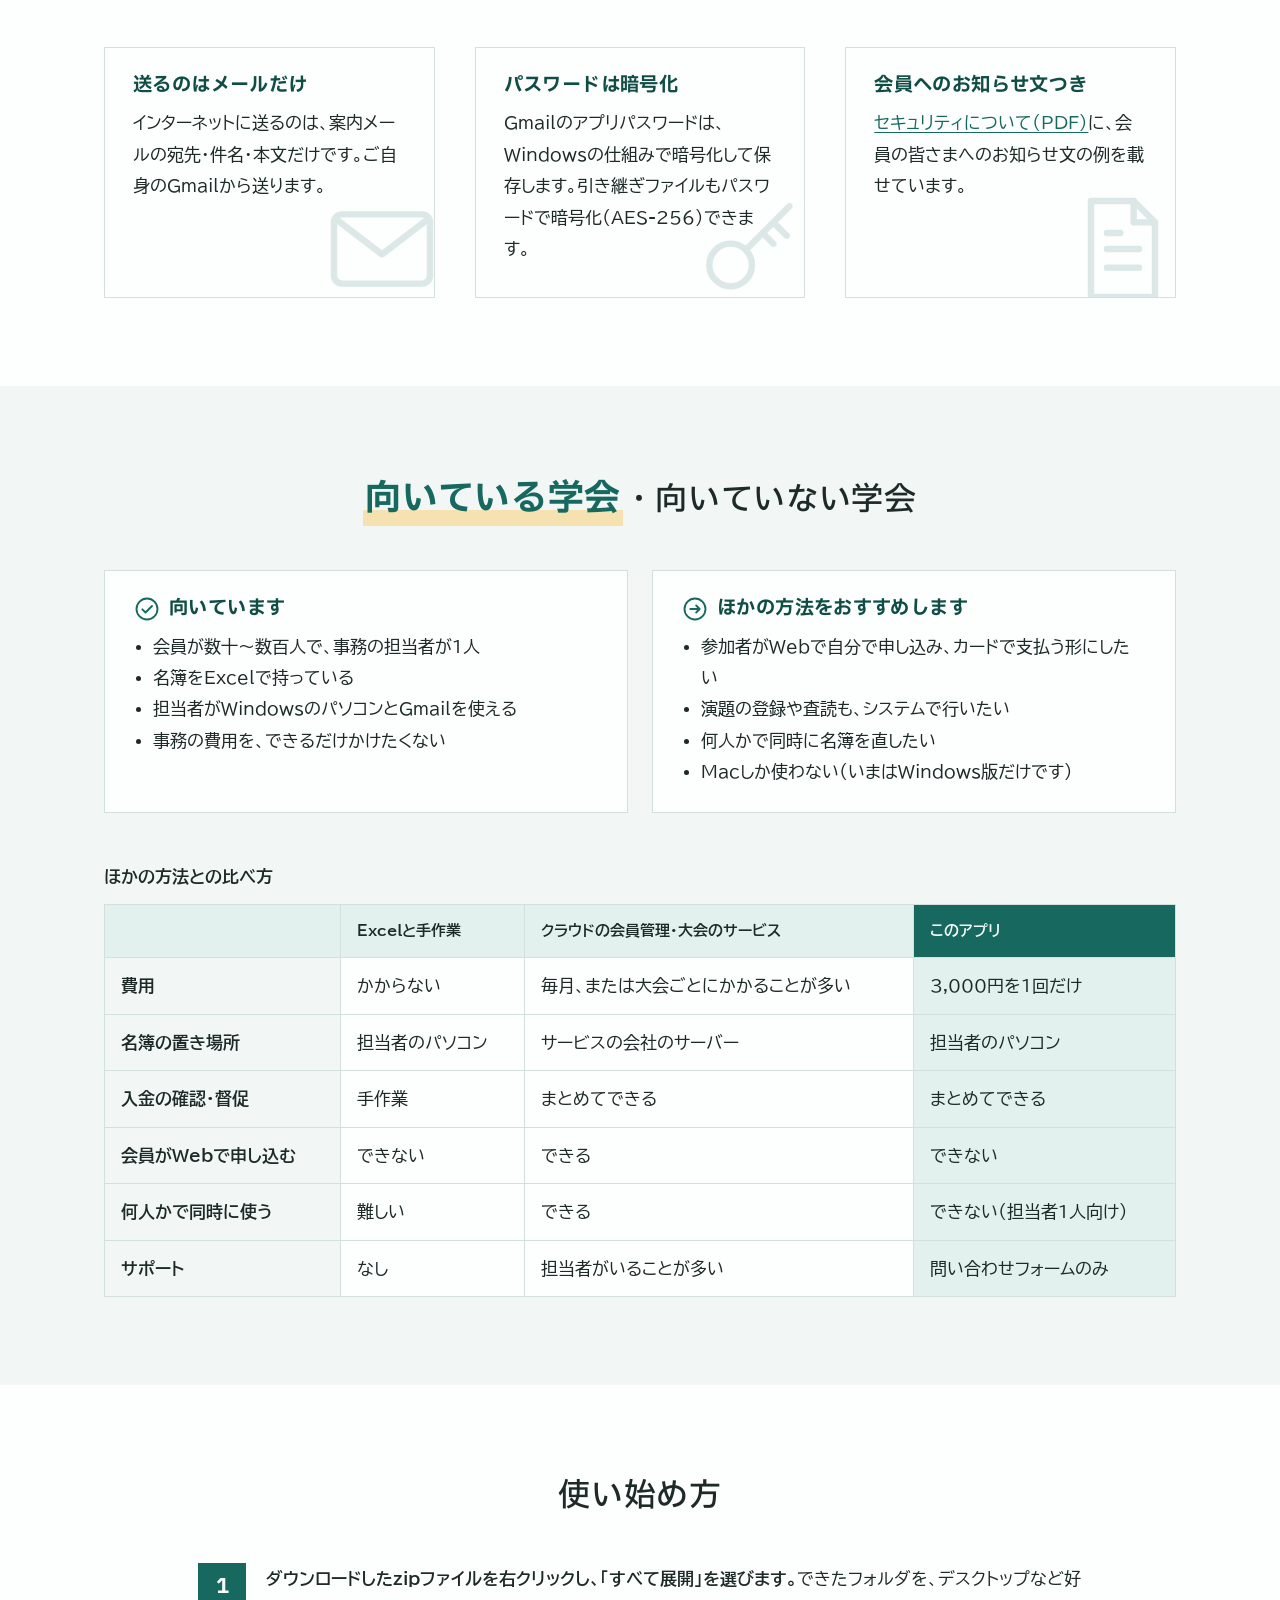
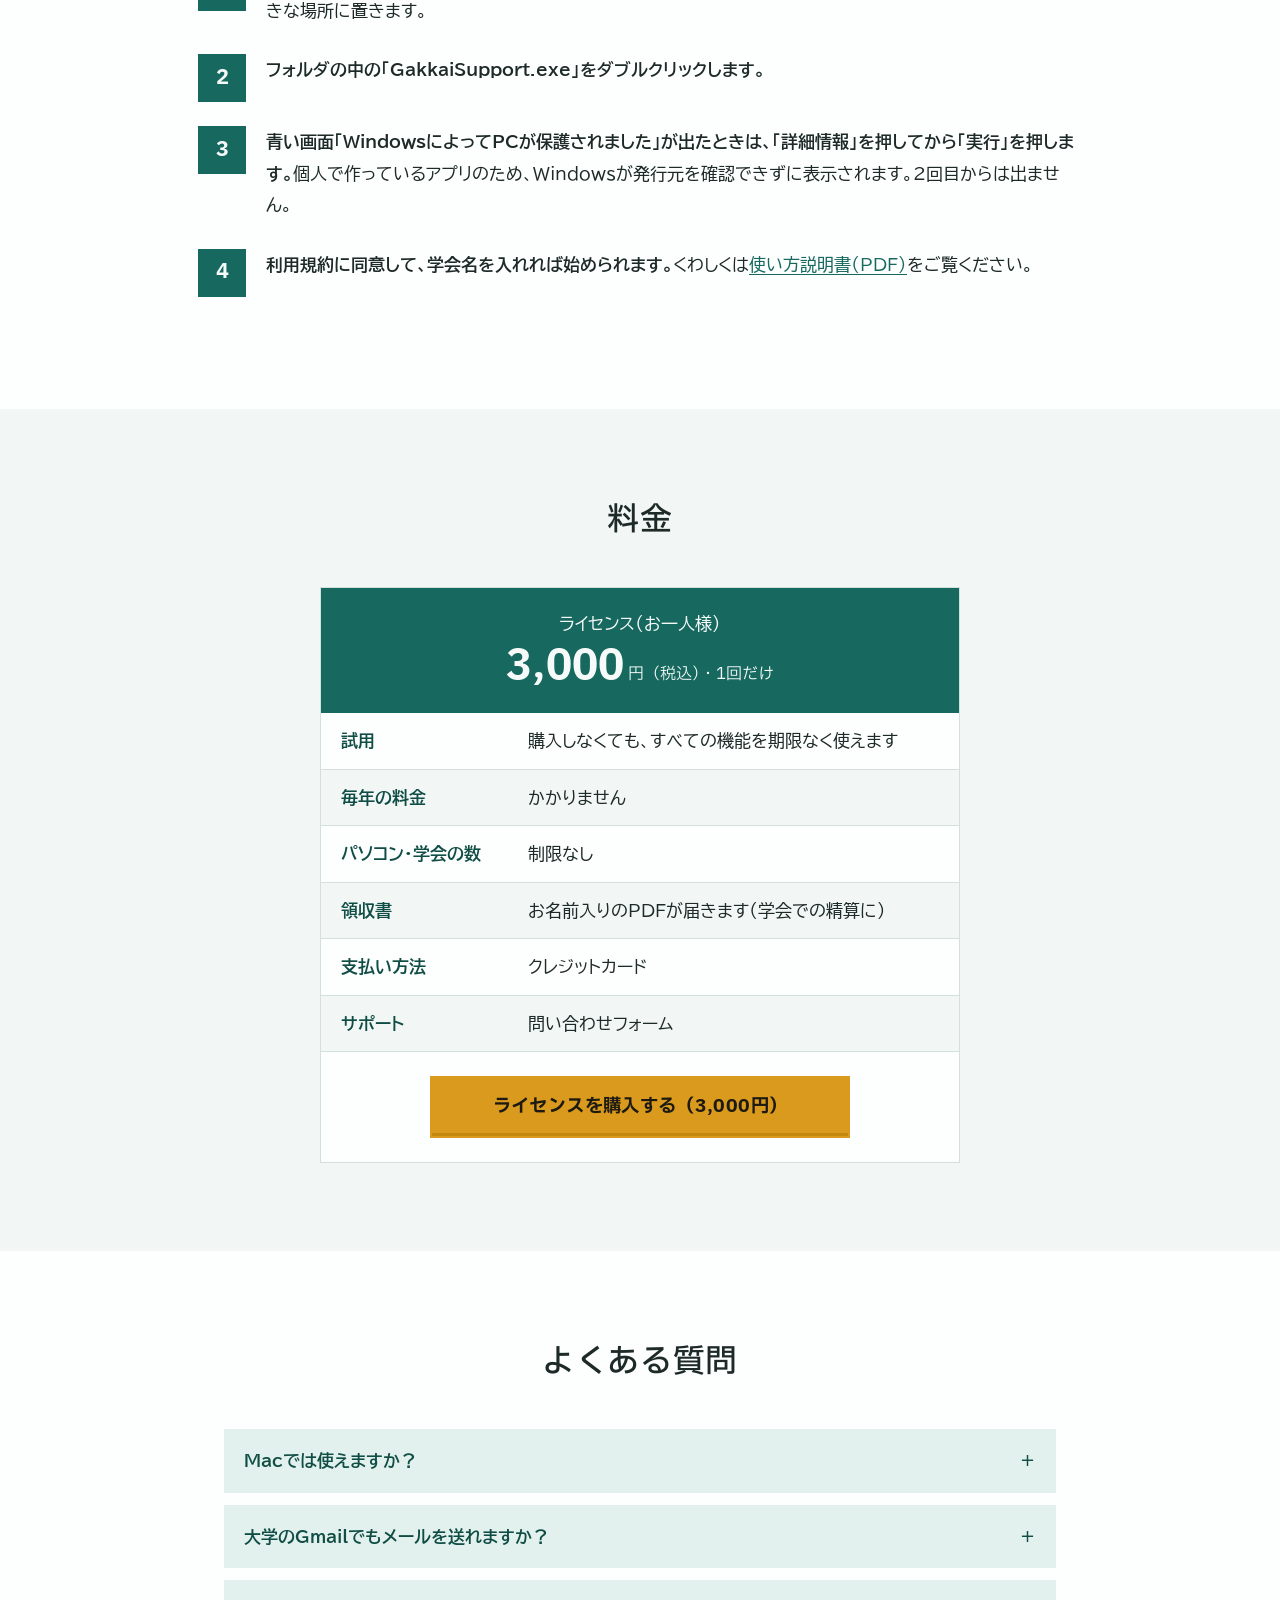
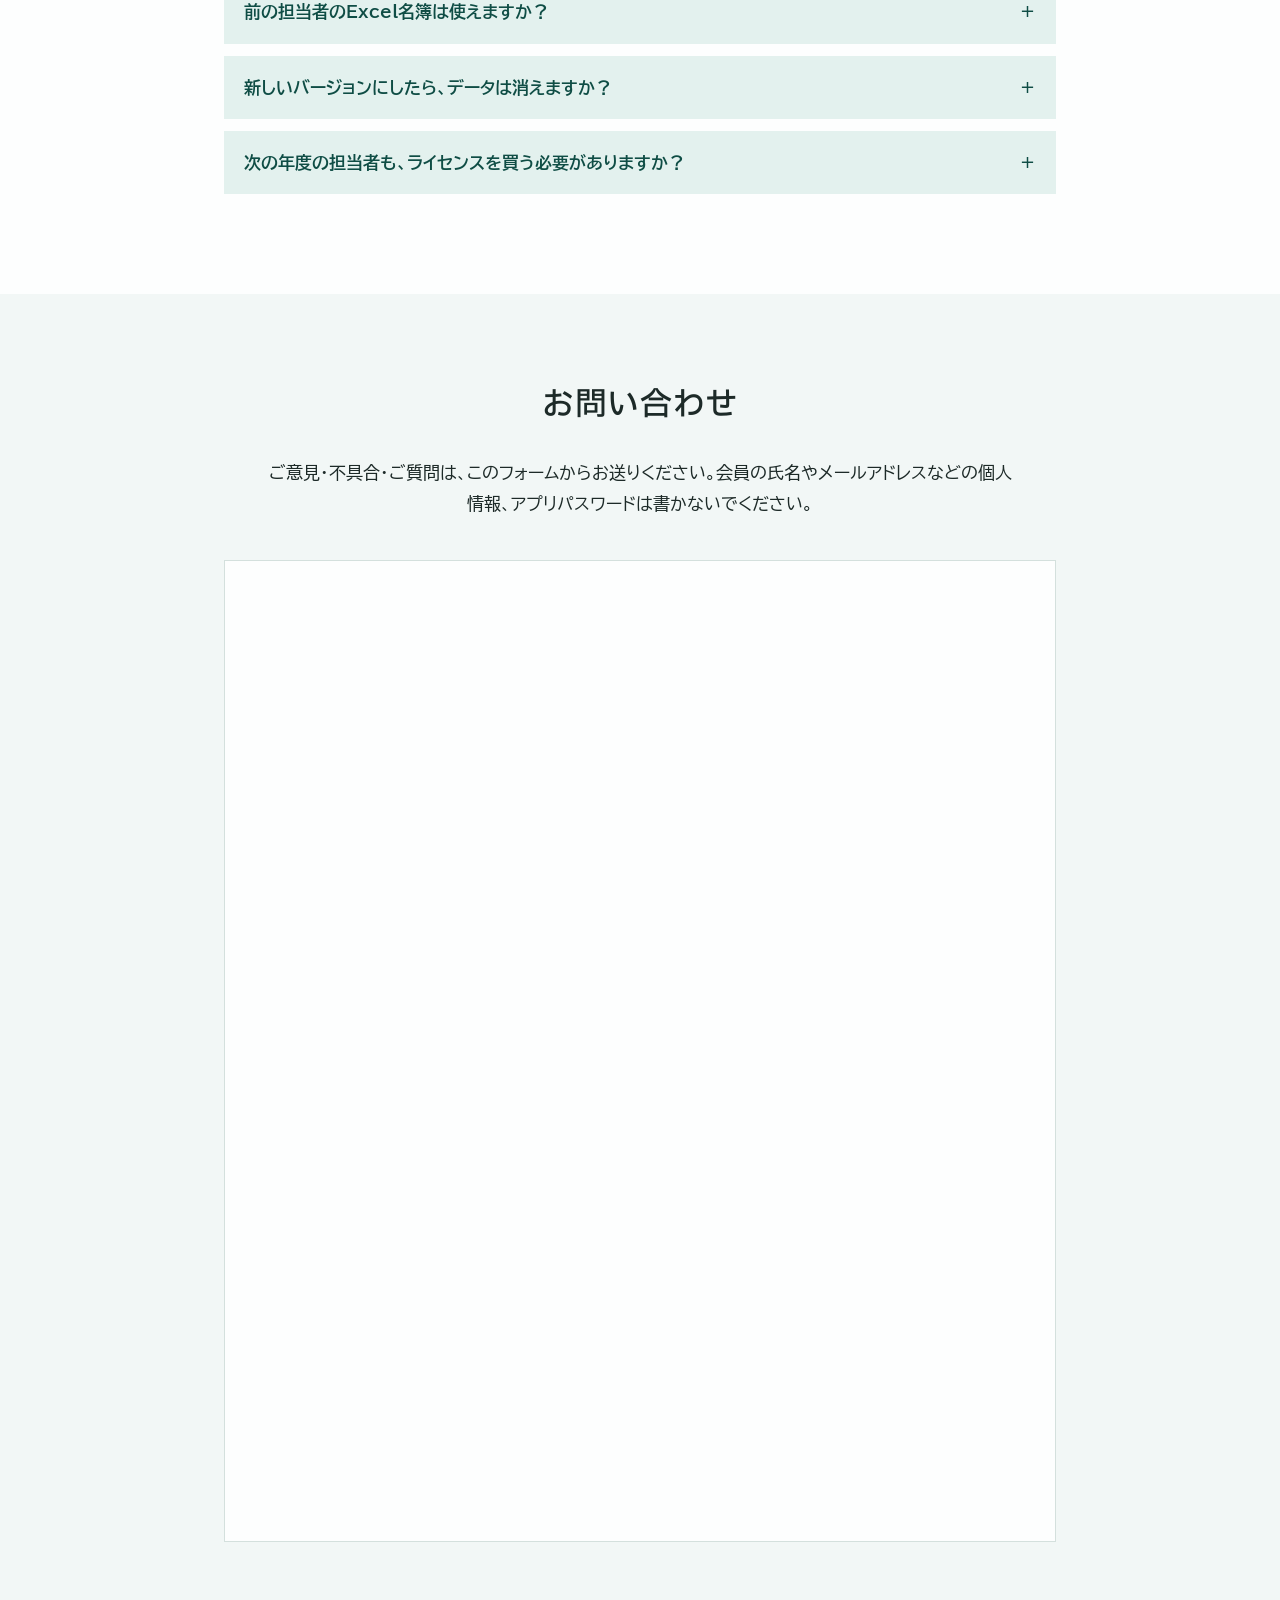
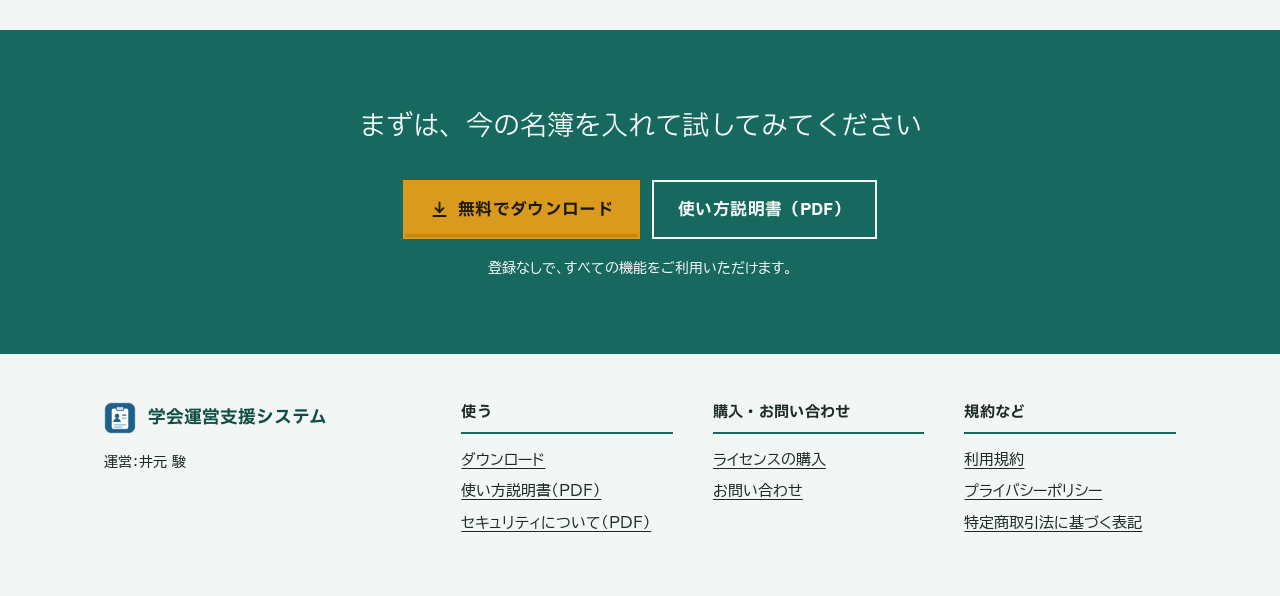
==== commit a99f6726: "Merge pull request #3 from imoto-421/design-teal 配布ページを青緑（案C）にし、スクロールで順に現れるようにする" ====
--- a/index.html
+++ b/index.html
@@ -383,7 +383,6 @@
               ><svg class="ic-btn" aria-hidden="true"><use href="#i-dl"/></svg>無料でダウンロード</a
             >
             <a class="btn light" href="manual.pdf">使い方説明書（PDF）</a>
-            <a class="btn light" href="intro.pdf">紹介資料（PDF・A4 2枚）</a>
           </div>
           <p class="closing-note reveal">登録なしで、すべての機能をご利用いただけます。</p>
         </div>
@@ -401,7 +400,6 @@
           <ul>
             <li><a href="#download">ダウンロード</a></li>
             <li><a href="manual.pdf">使い方説明書（PDF）</a></li>
-            <li><a href="intro.pdf">紹介資料（PDF）</a></li>
             <li><a href="security.pdf">セキュリティについて（PDF）</a></li>
           </ul>
         </div>
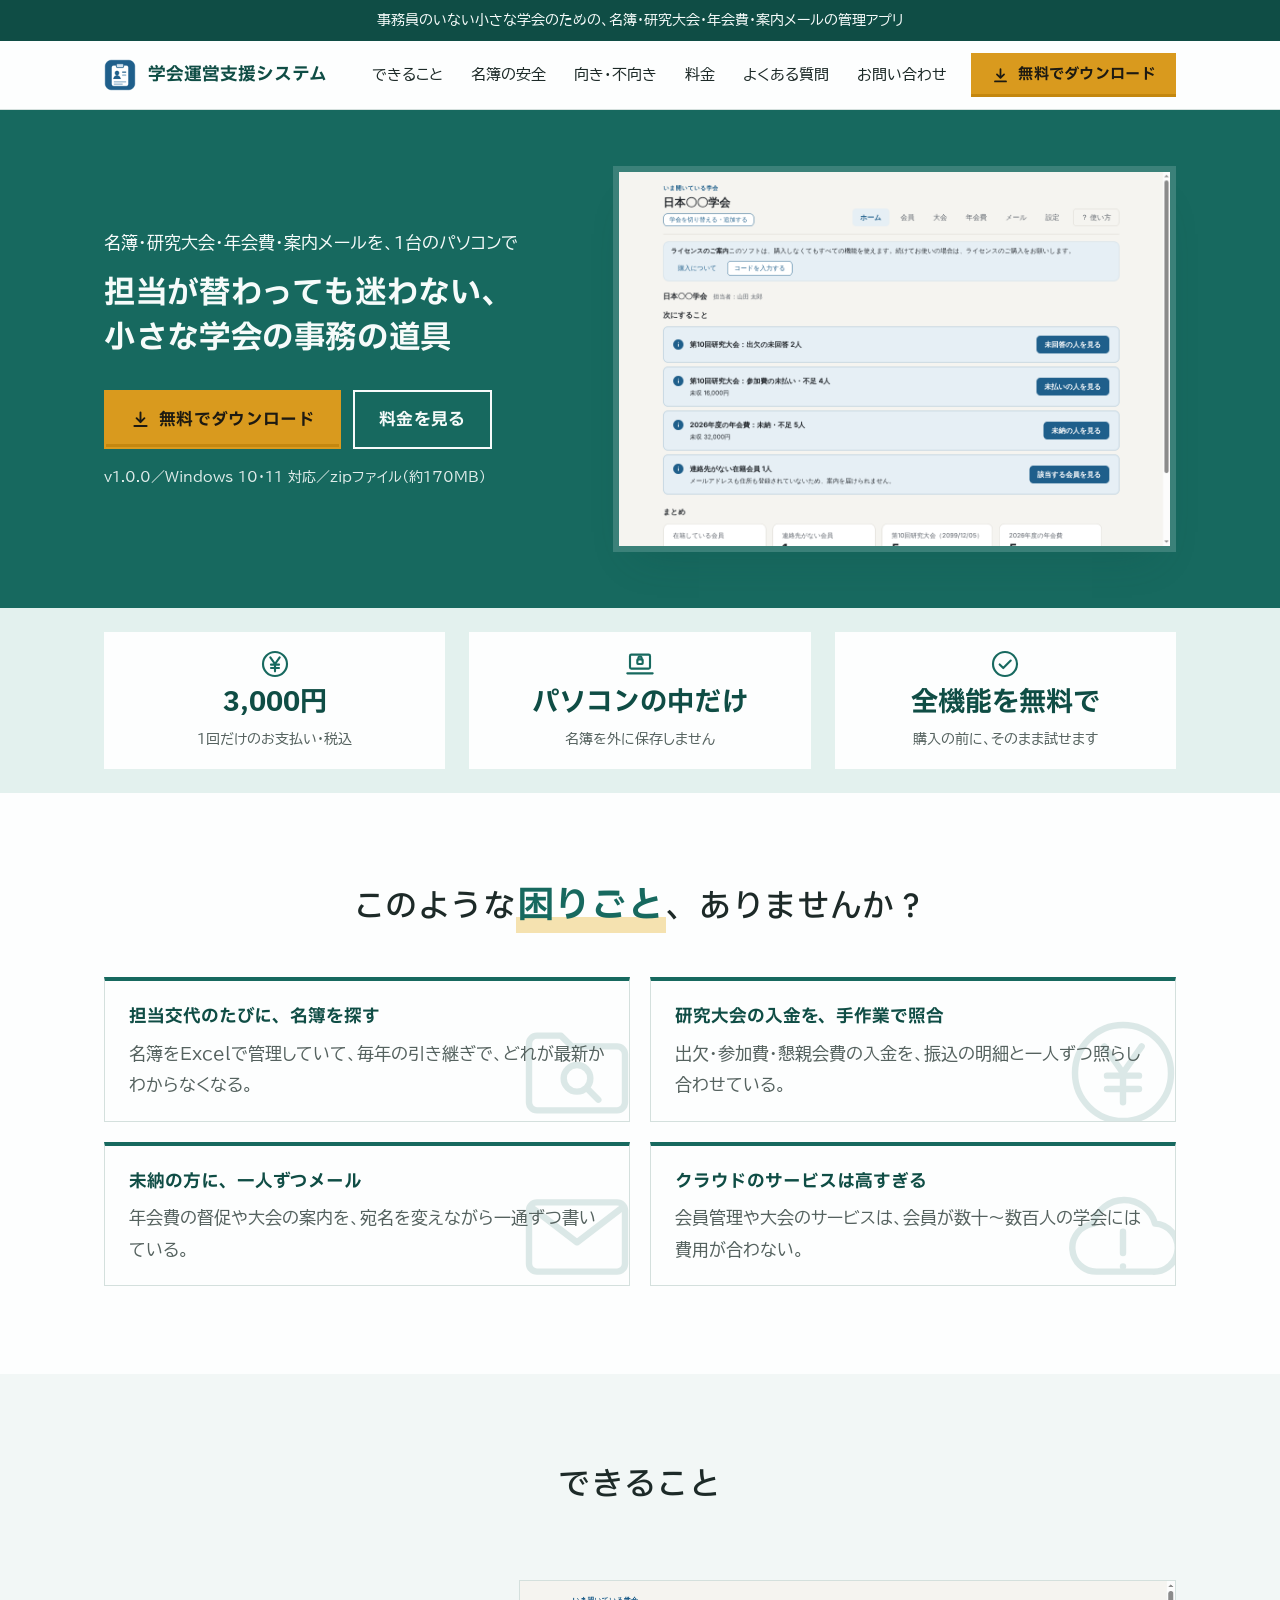
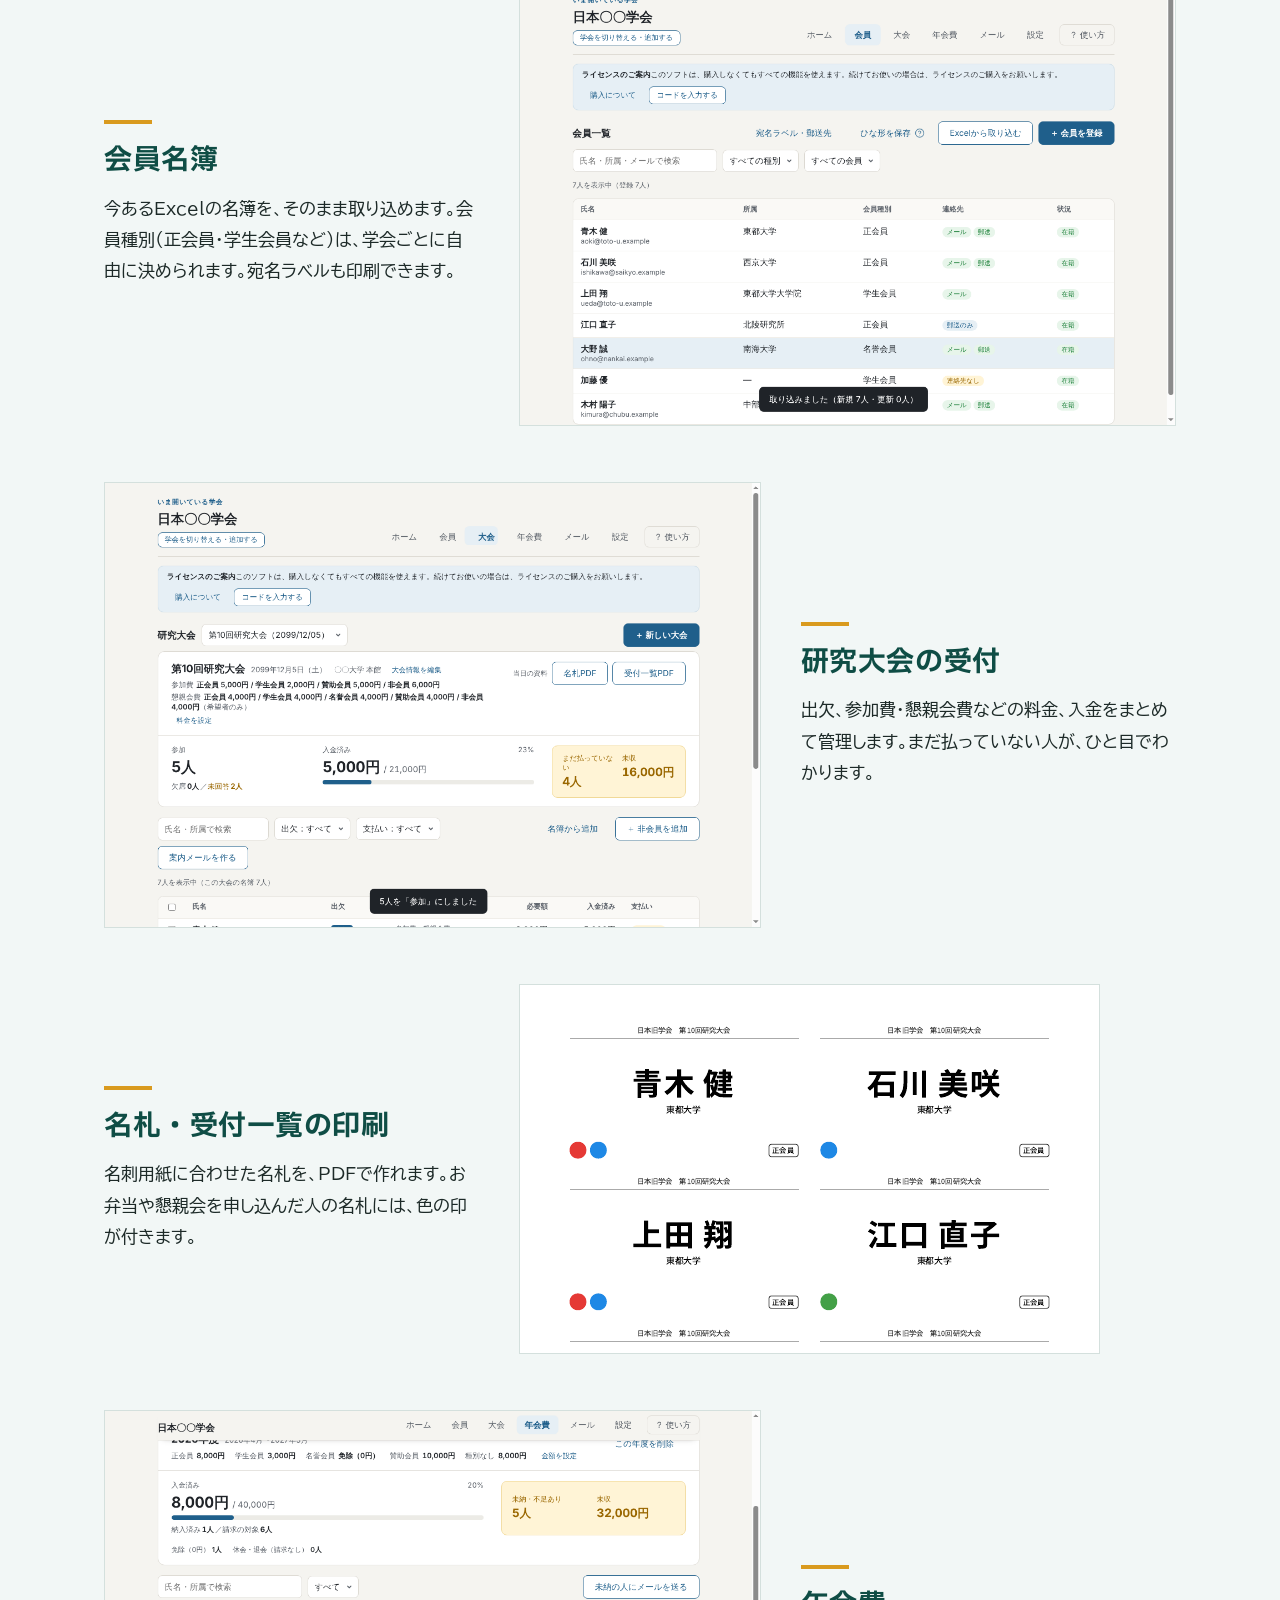
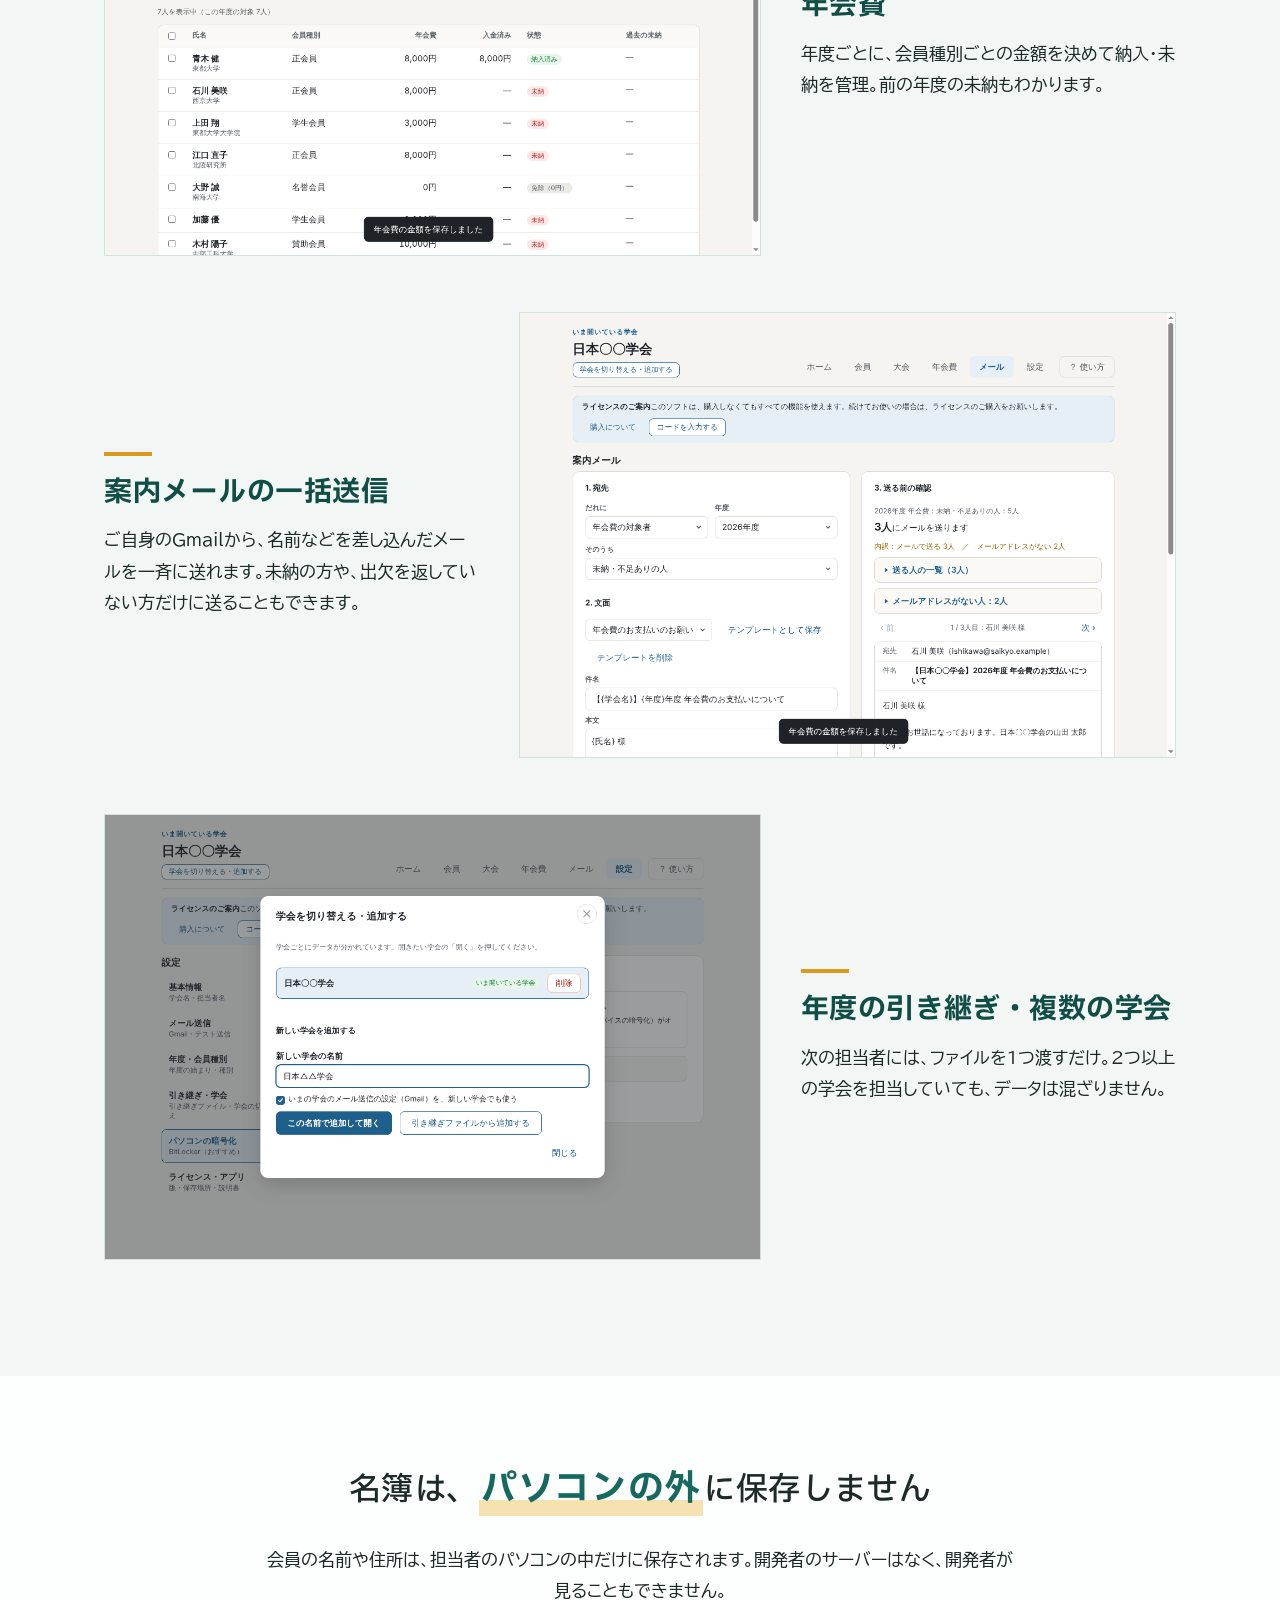
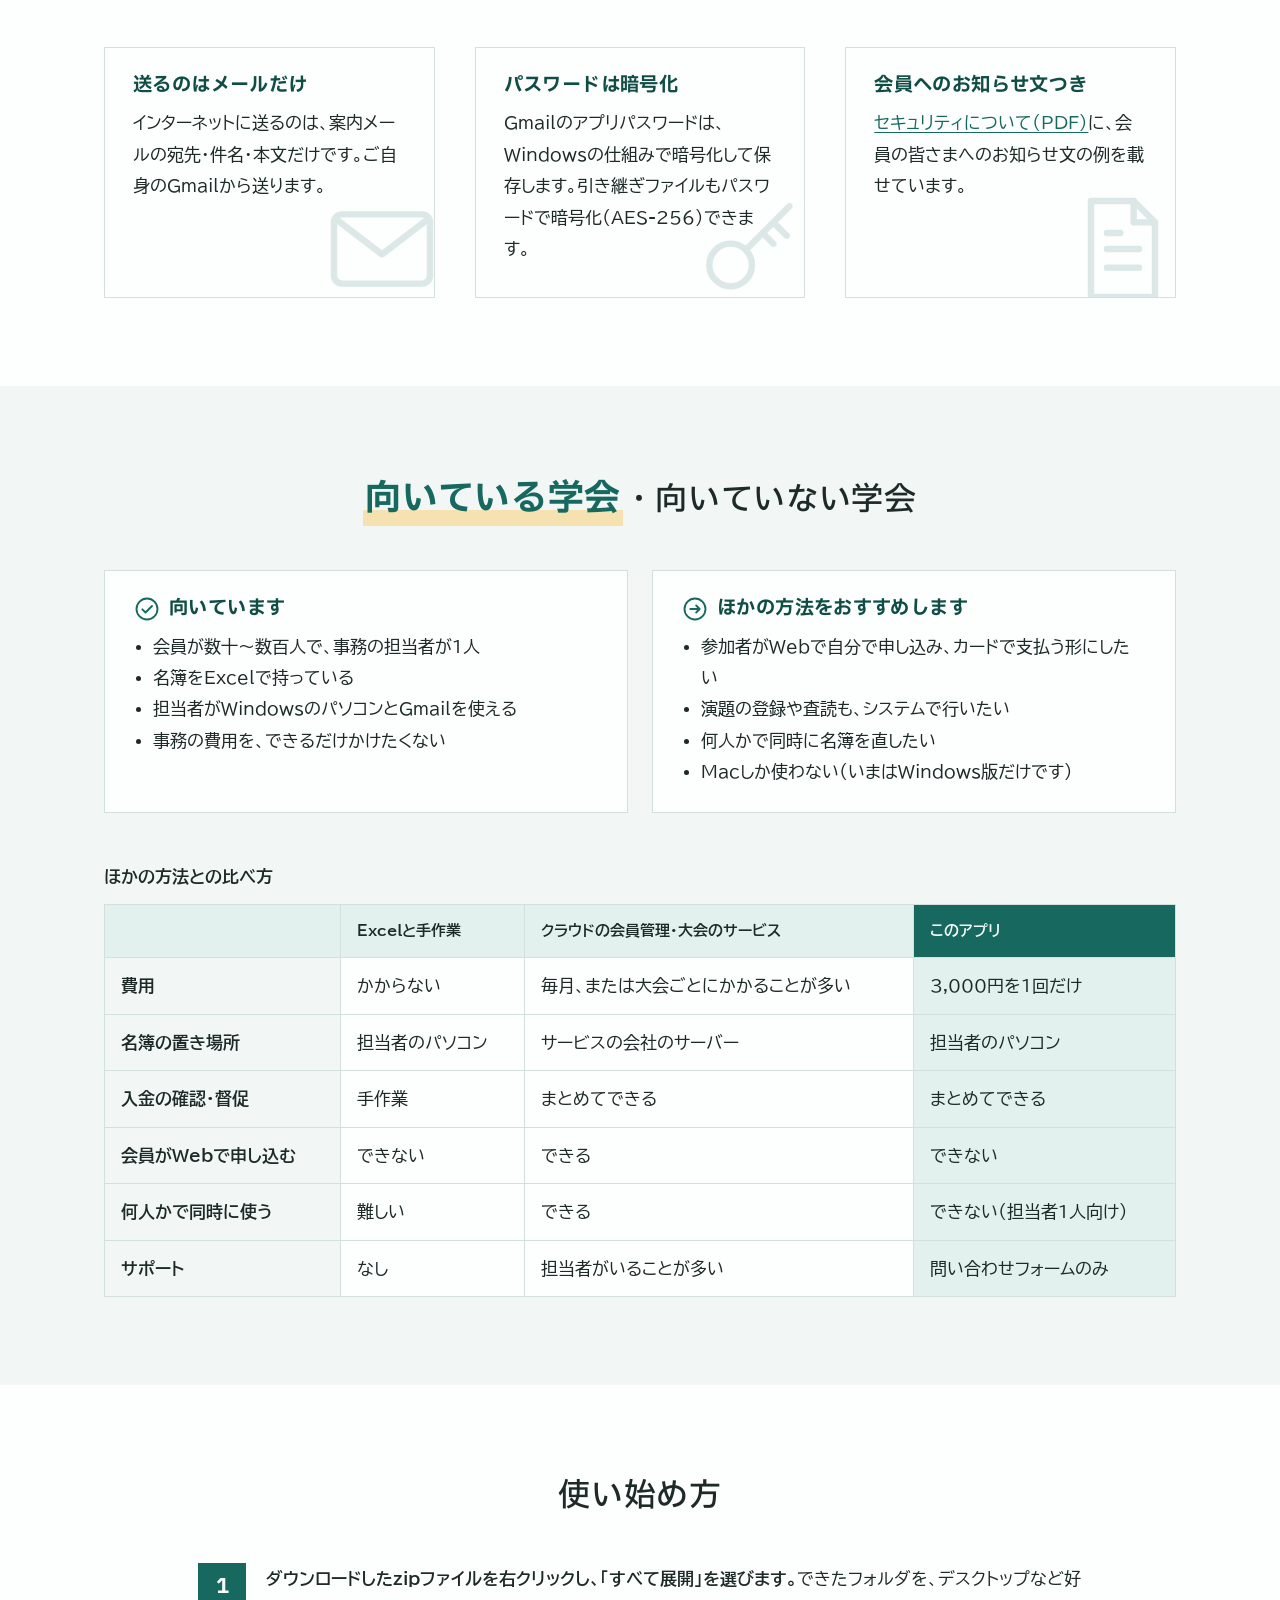
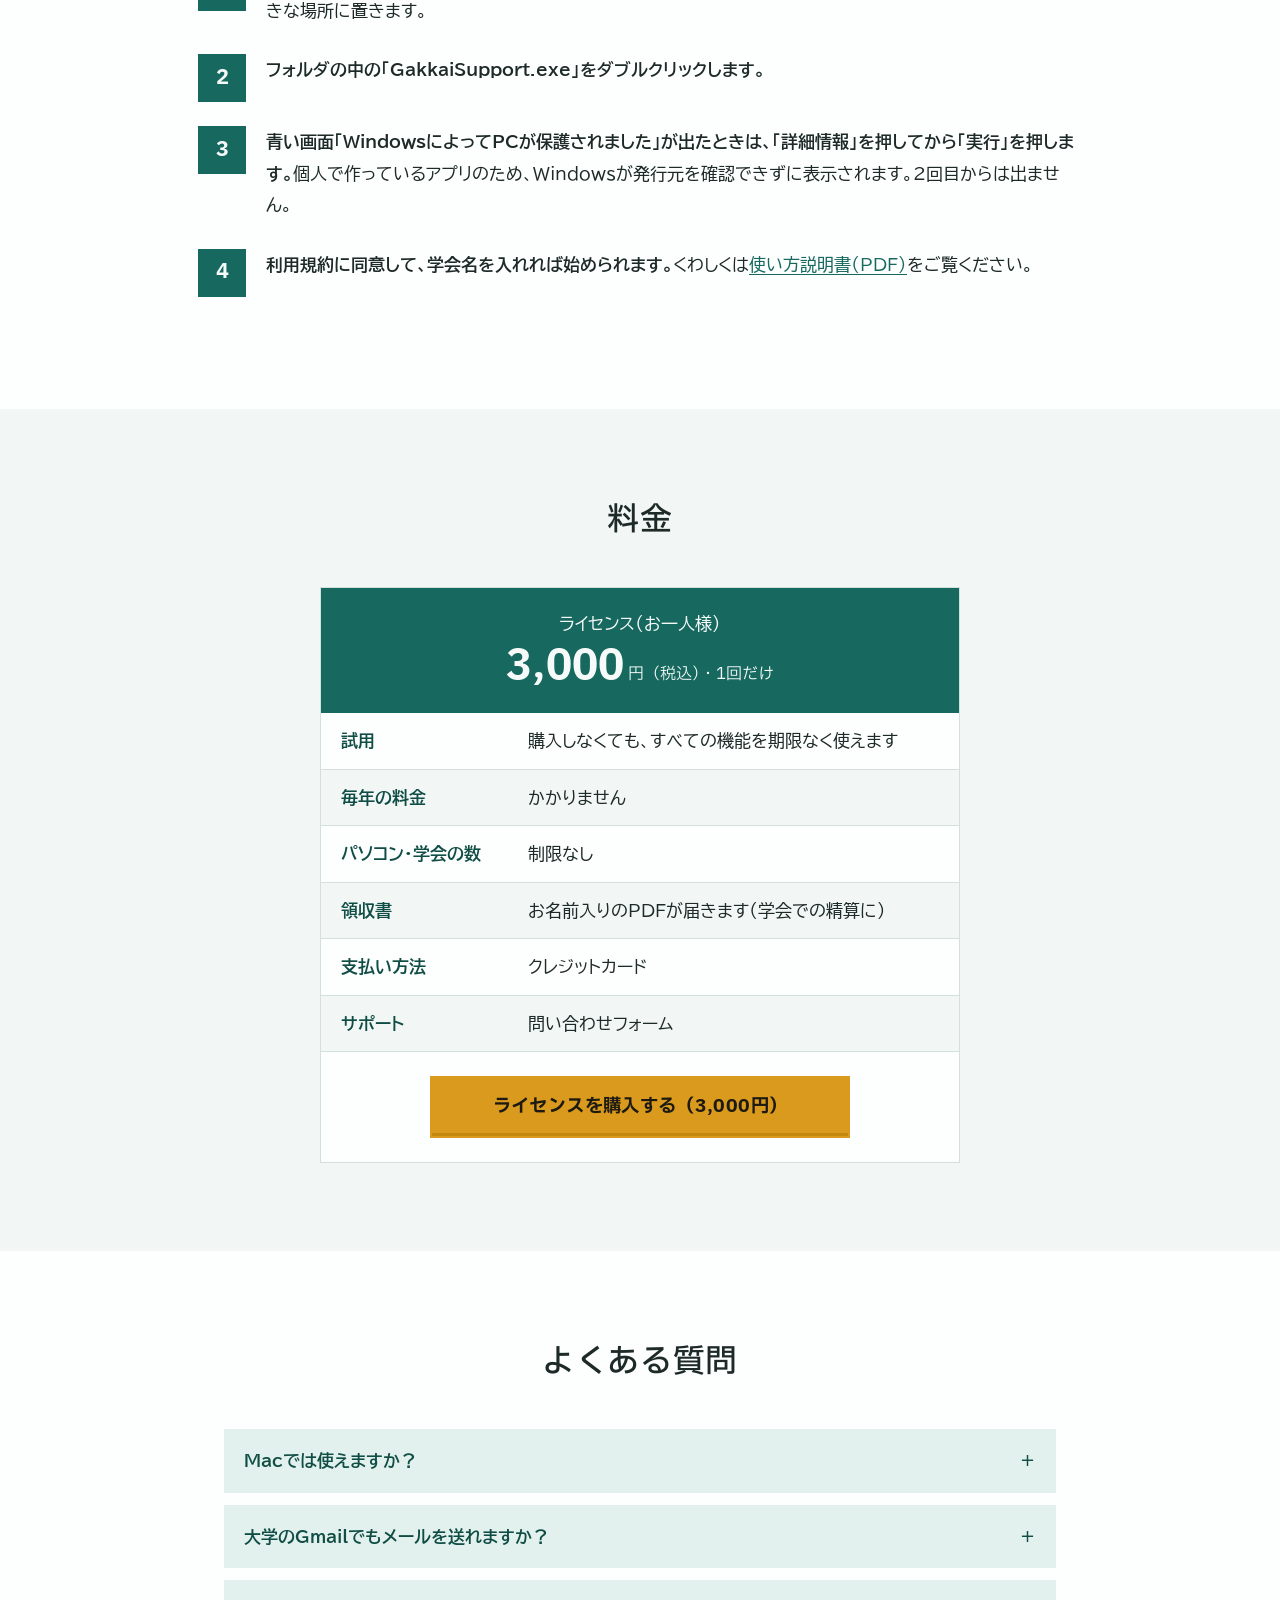
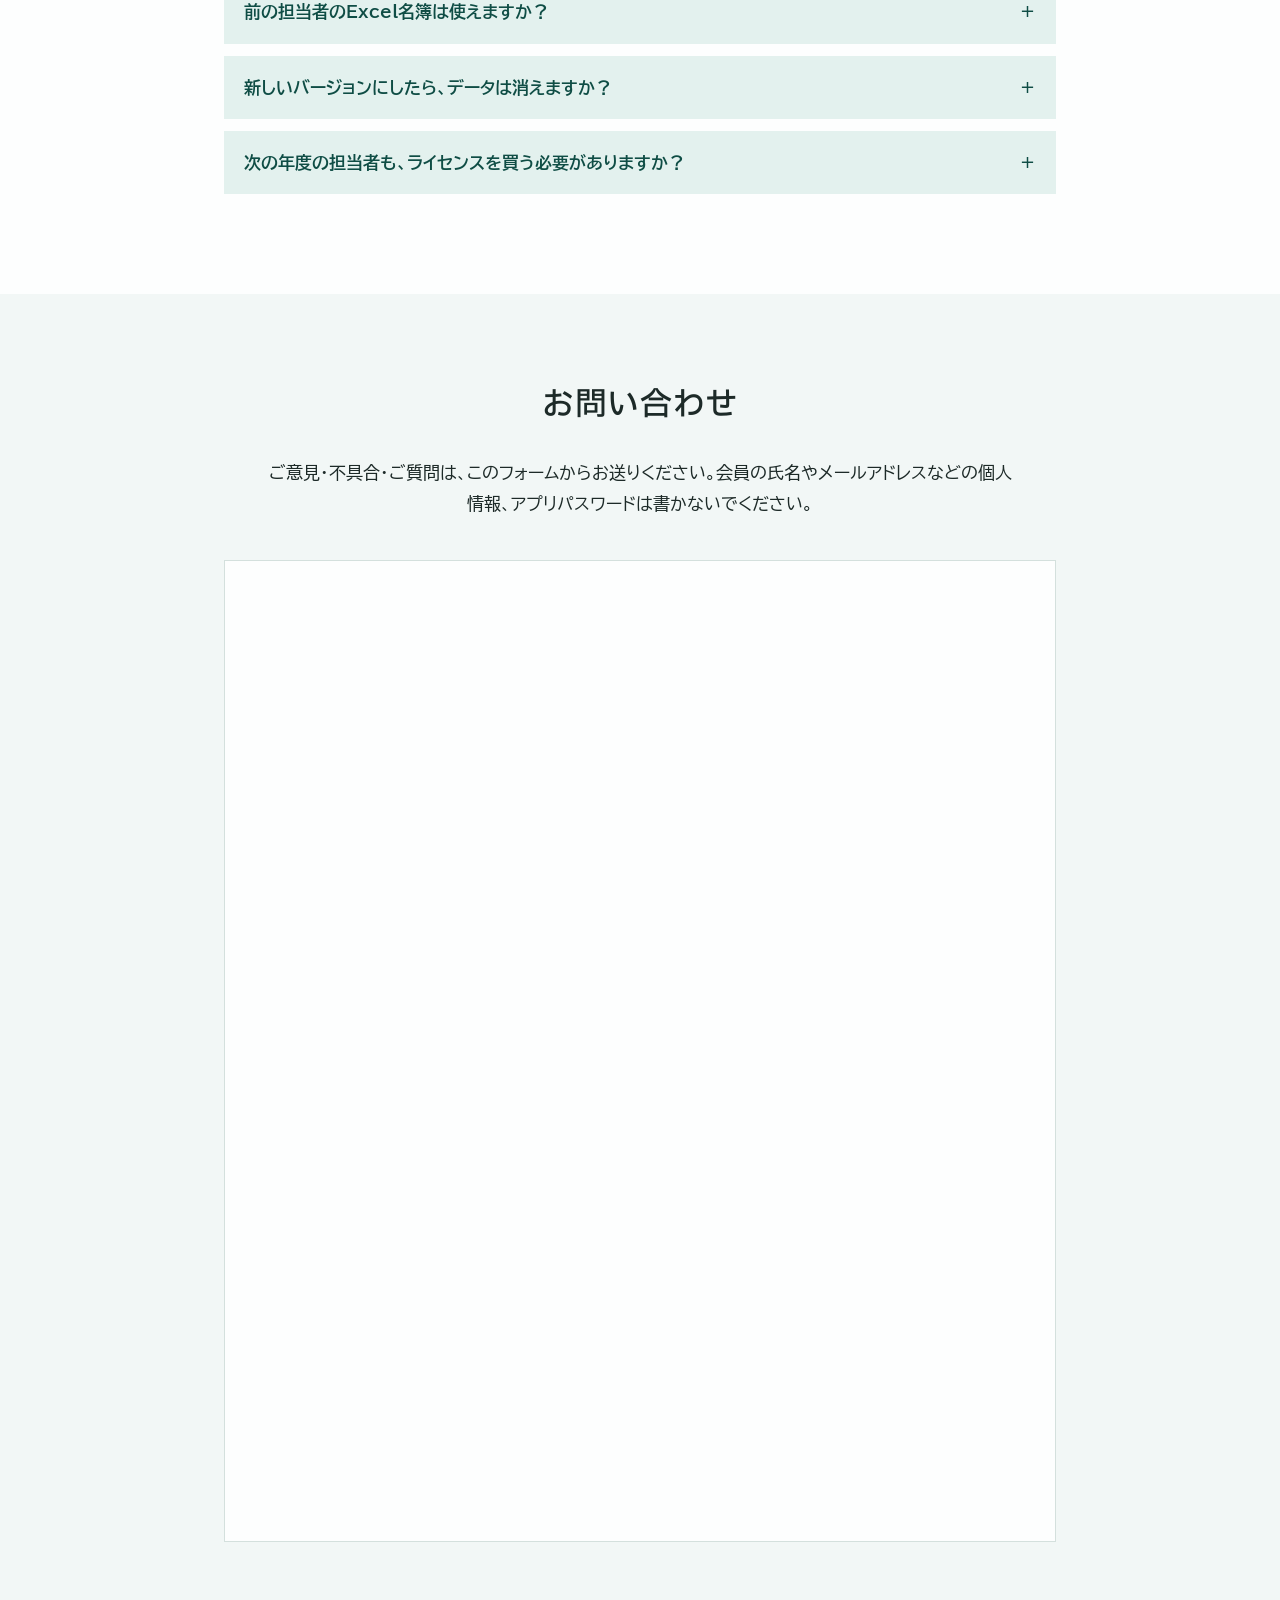
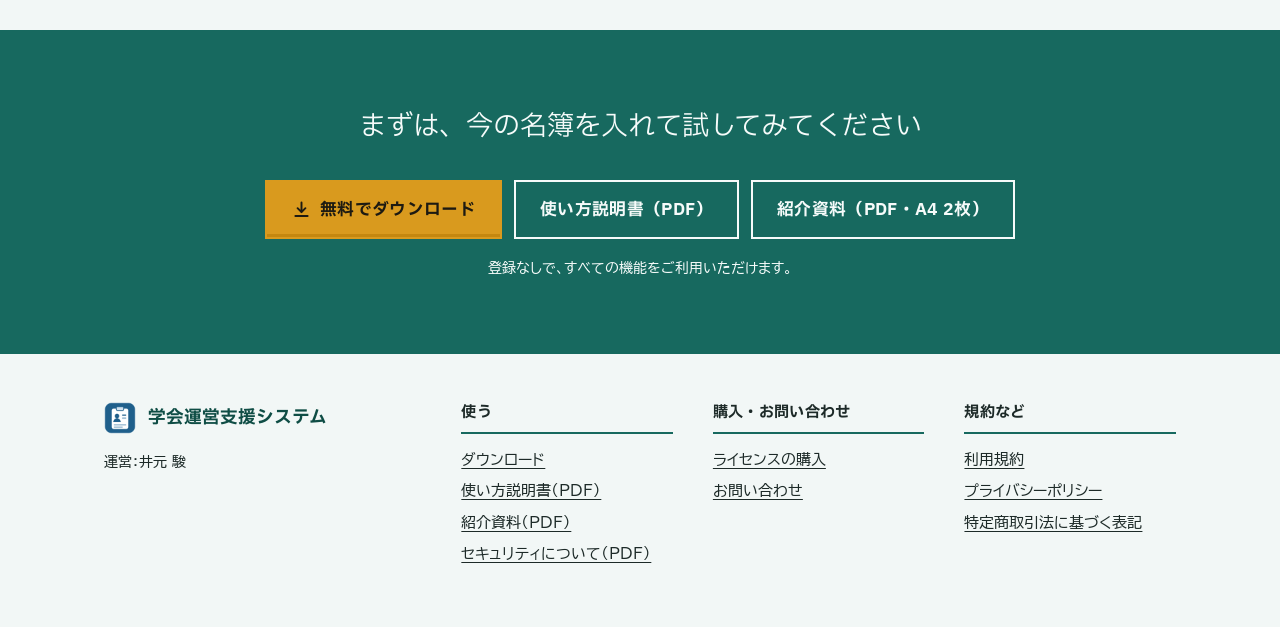
==== commit b2e2e395: "Merge pull request #4 from imoto-421/intro-pdf 紹介資料（A4 2枚の PDF）を作り、配布ページにボタンを置く" ====
--- a/index.html
+++ b/index.html
@@ -383,6 +383,7 @@
               ><svg class="ic-btn" aria-hidden="true"><use href="#i-dl"/></svg>無料でダウンロード</a
             >
             <a class="btn light" href="manual.pdf">使い方説明書（PDF）</a>
+            <a class="btn light" href="intro.pdf">紹介資料（PDF・A4 2枚）</a>
           </div>
           <p class="closing-note reveal">登録なしで、すべての機能をご利用いただけます。</p>
         </div>
@@ -400,6 +401,7 @@
           <ul>
             <li><a href="#download">ダウンロード</a></li>
             <li><a href="manual.pdf">使い方説明書（PDF）</a></li>
+            <li><a href="intro.pdf">紹介資料（PDF）</a></li>
             <li><a href="security.pdf">セキュリティについて（PDF）</a></li>
           </ul>
         </div>
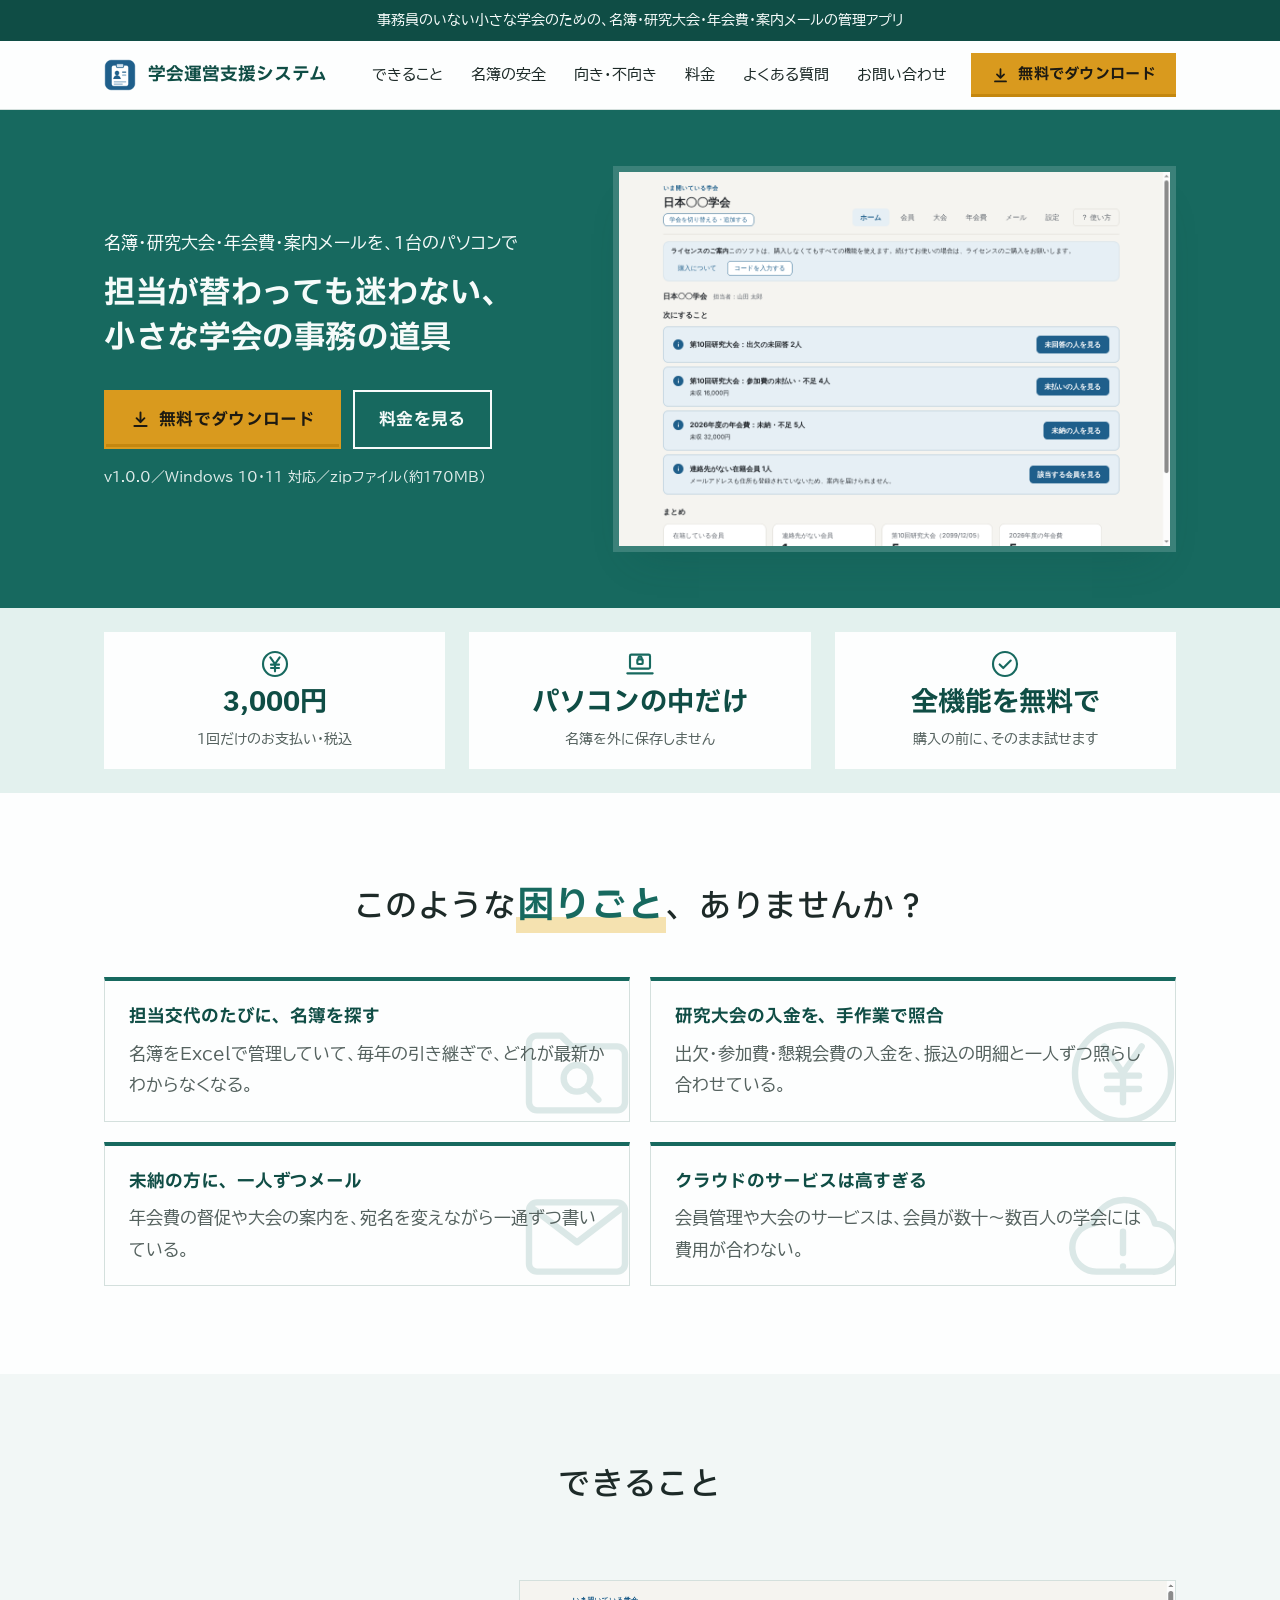
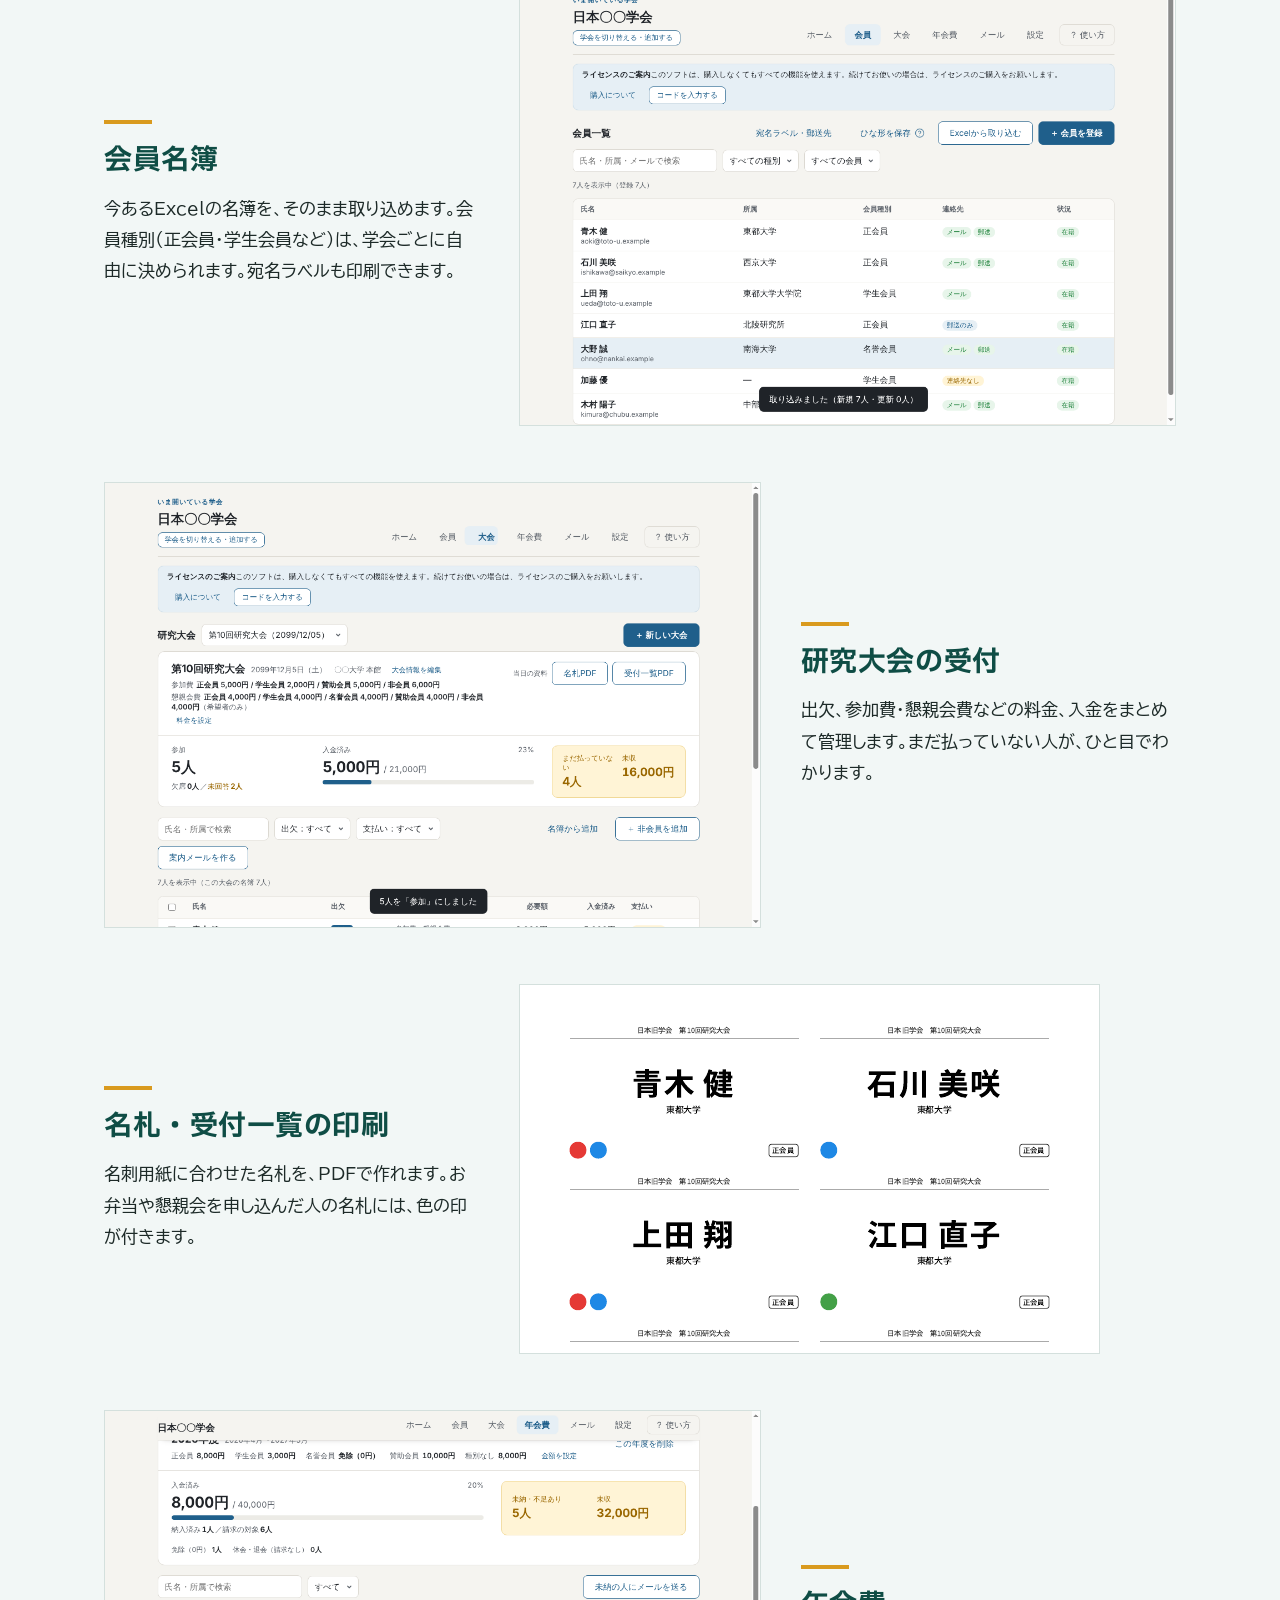
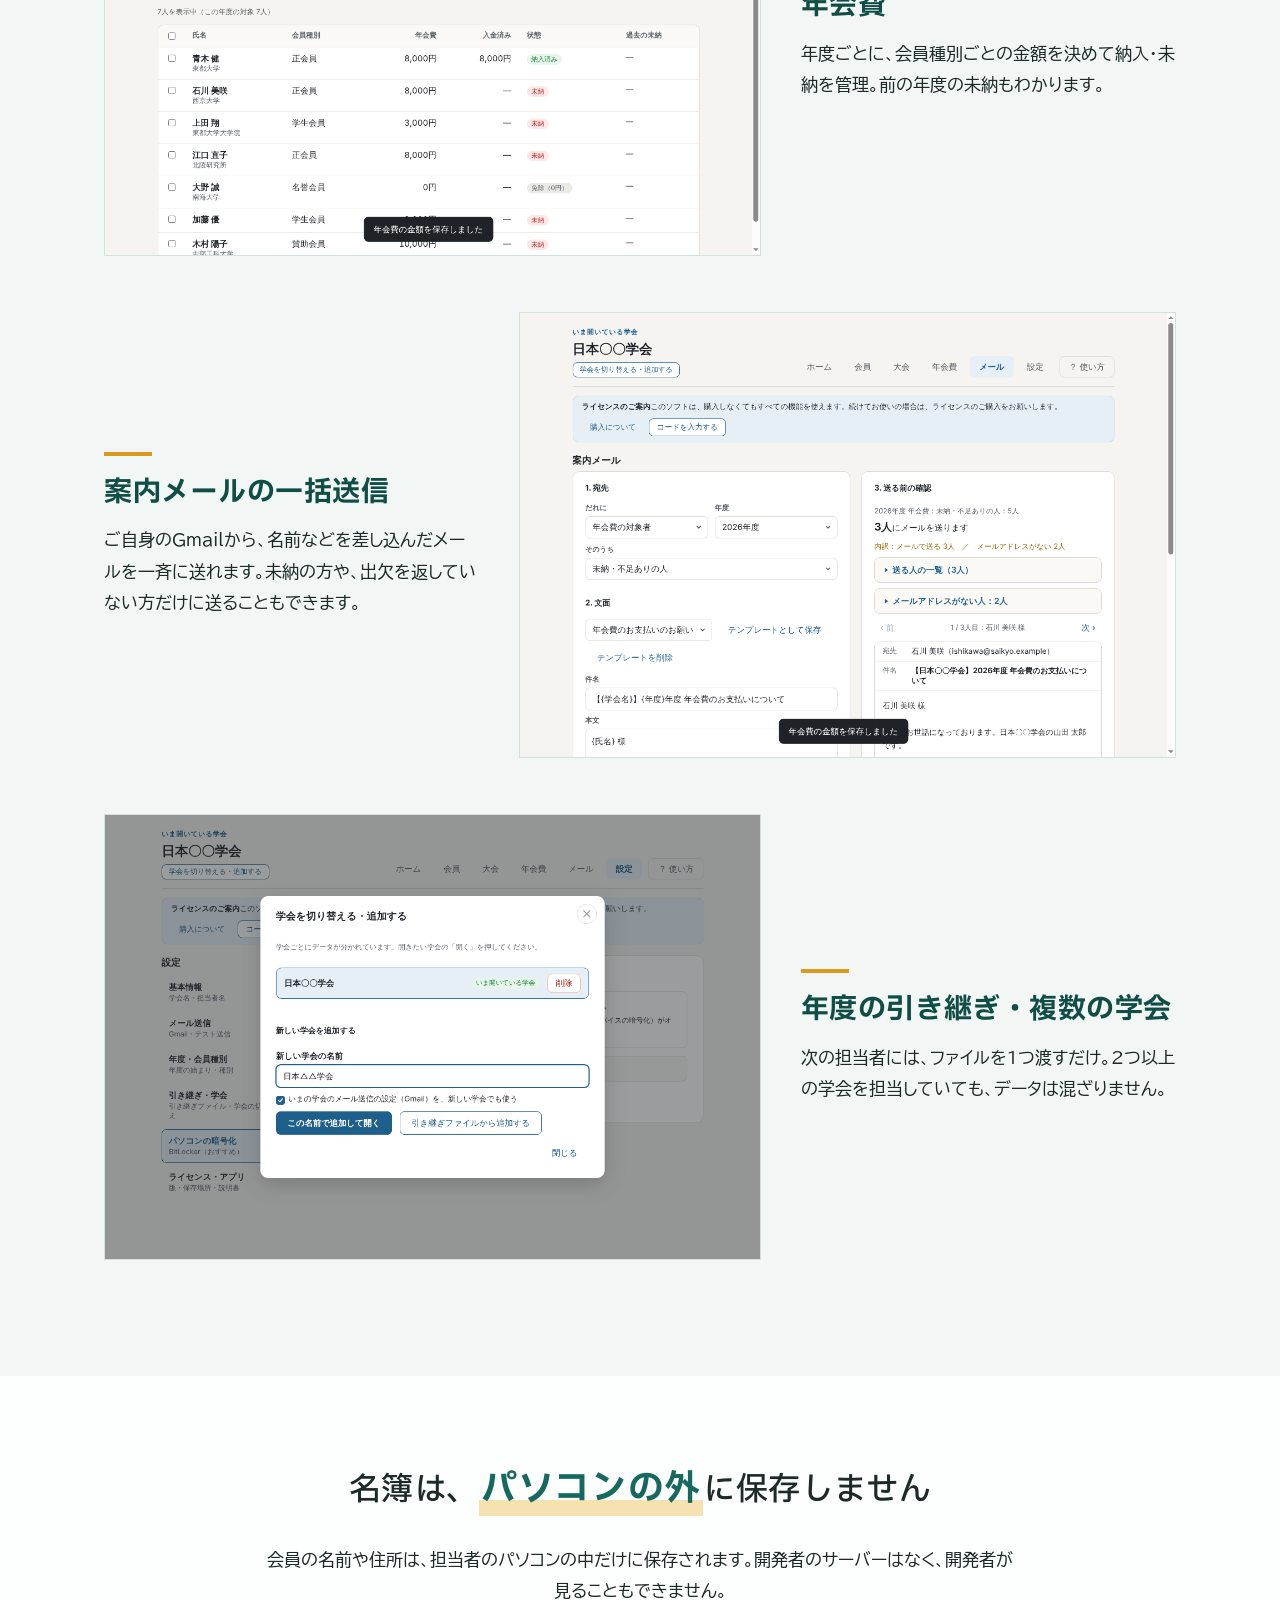
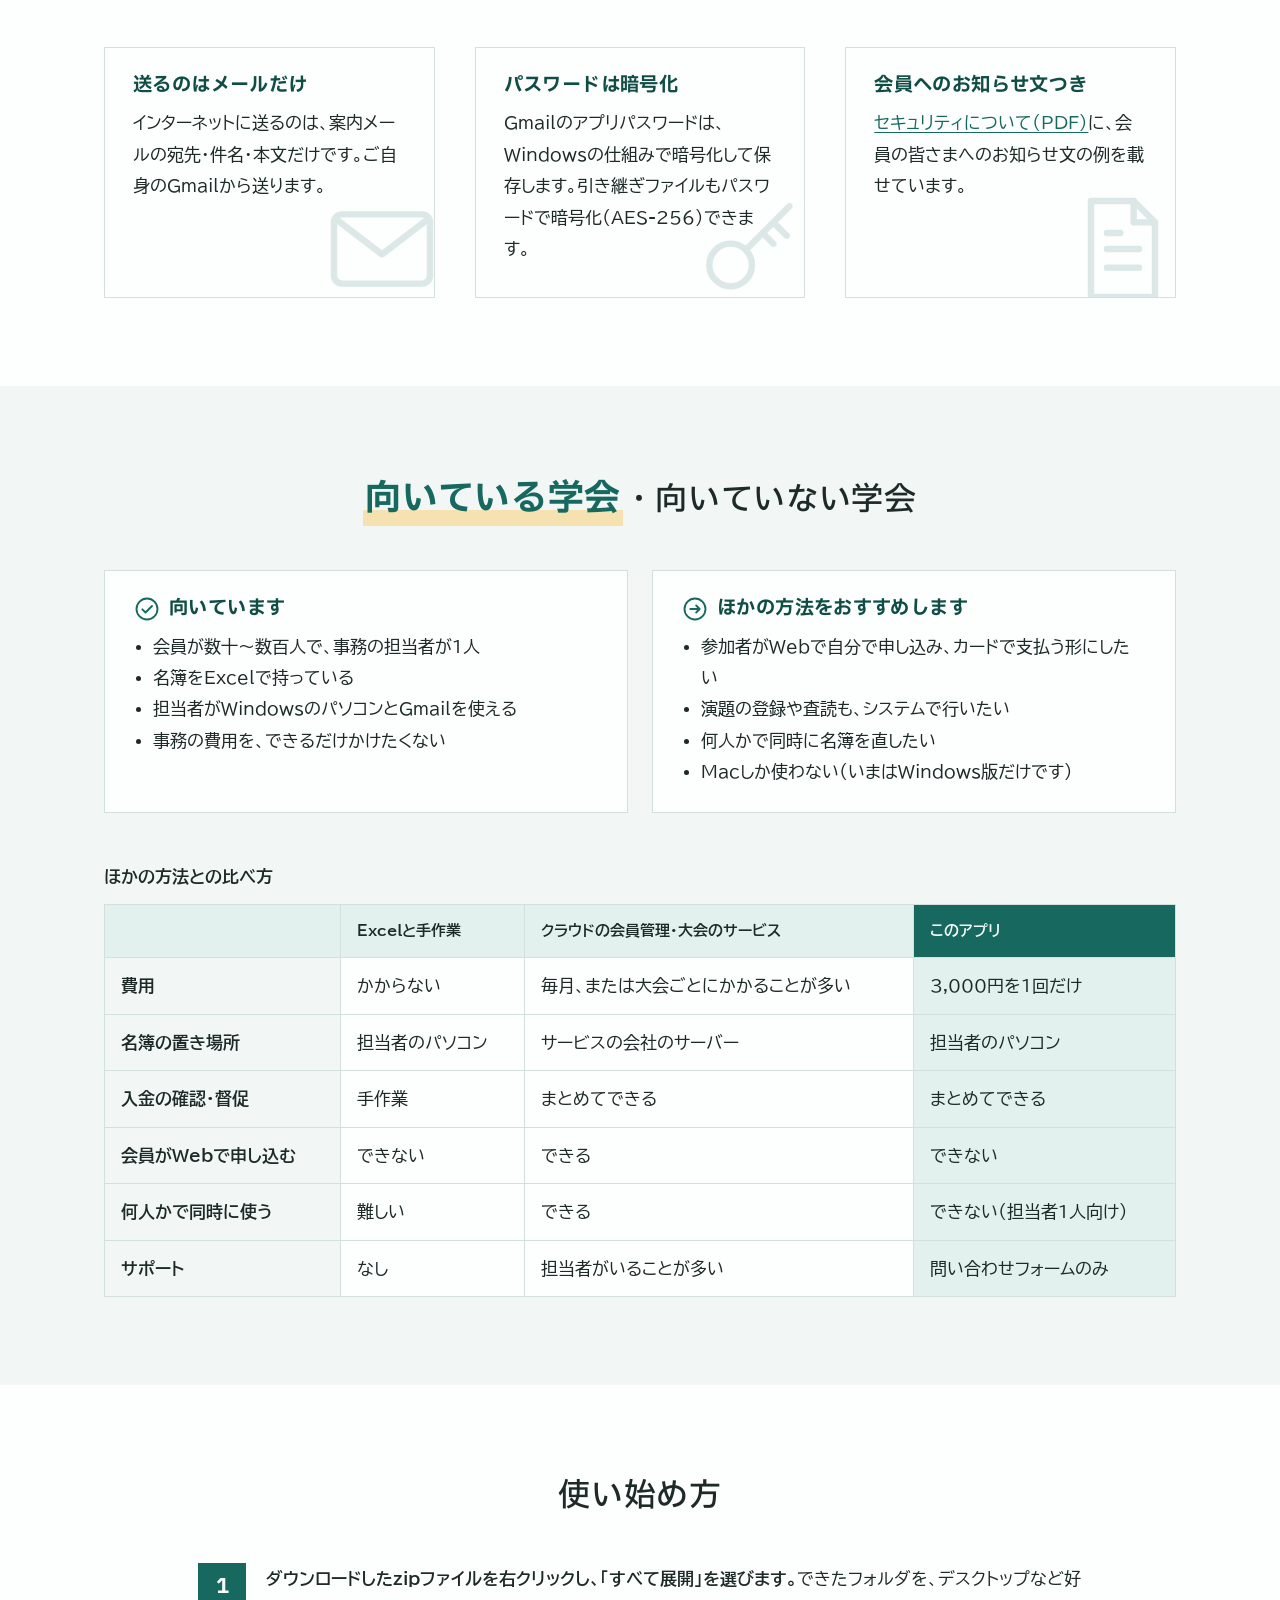
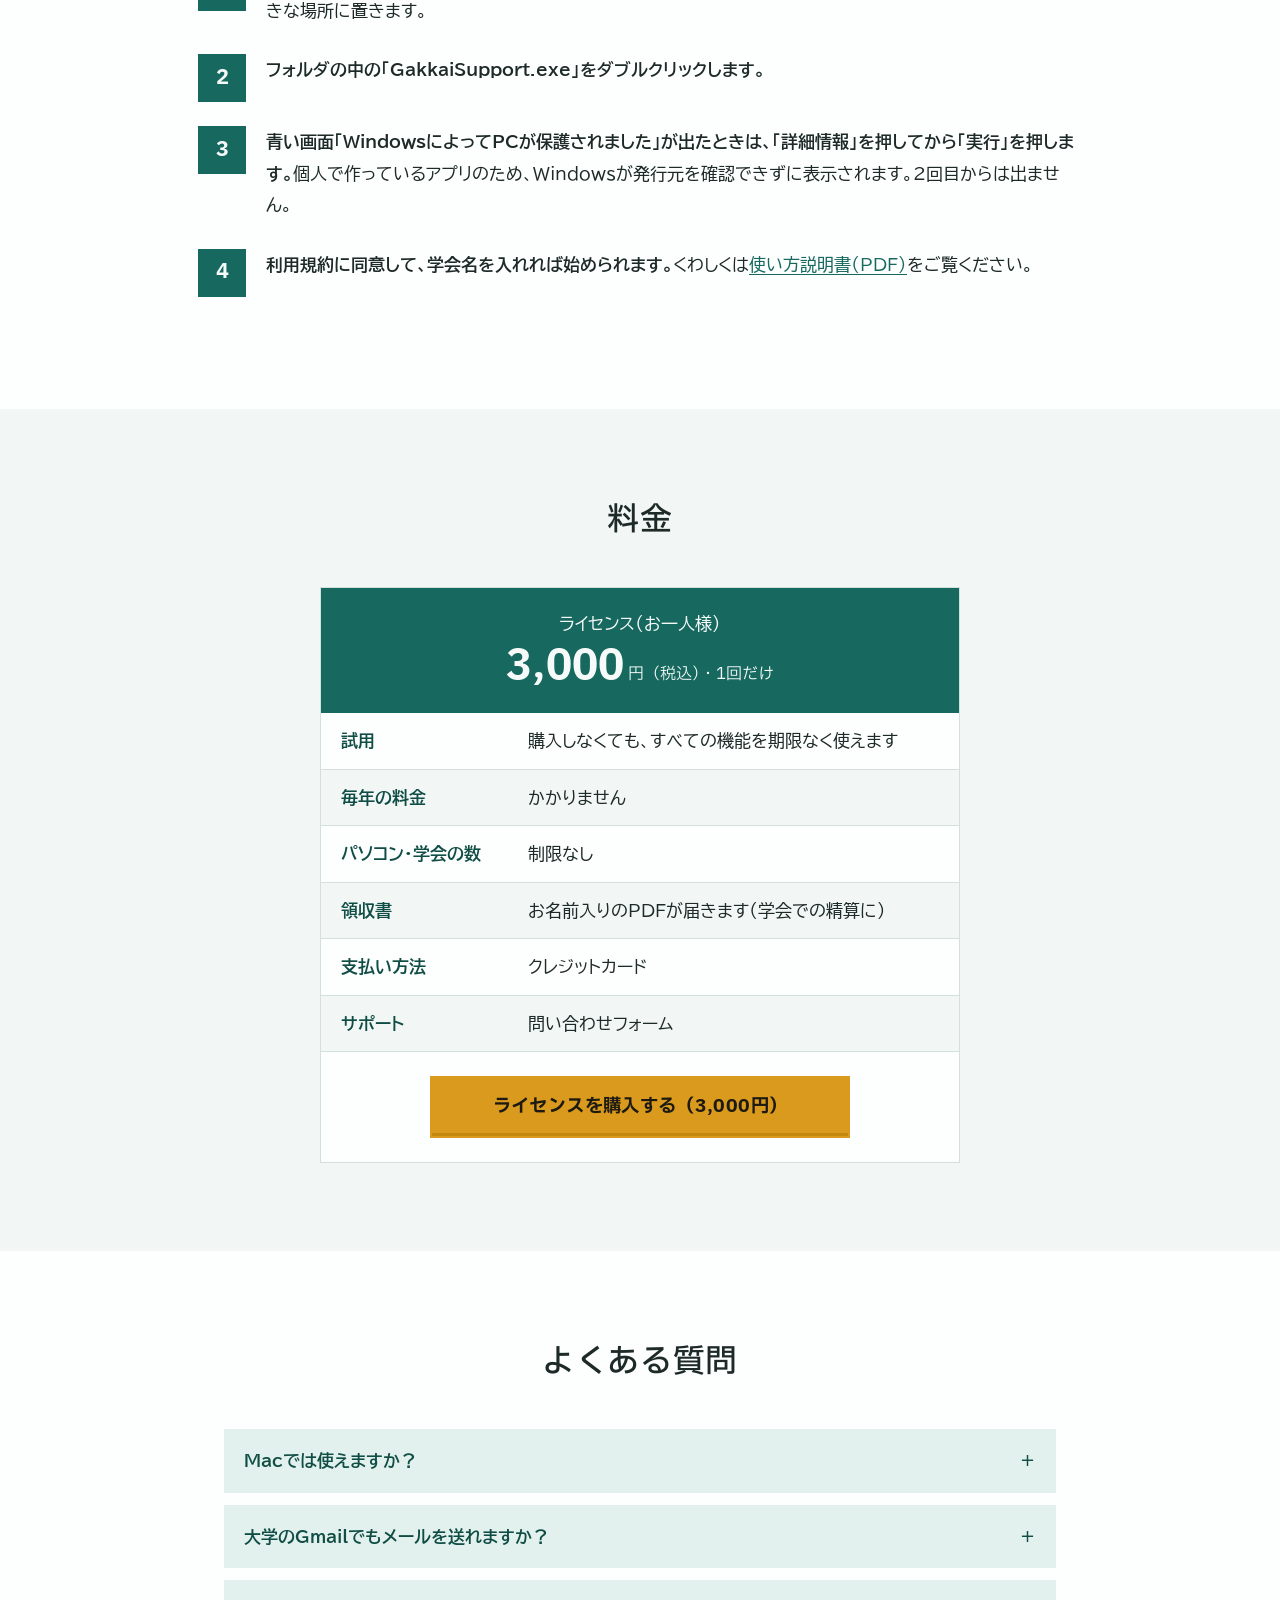
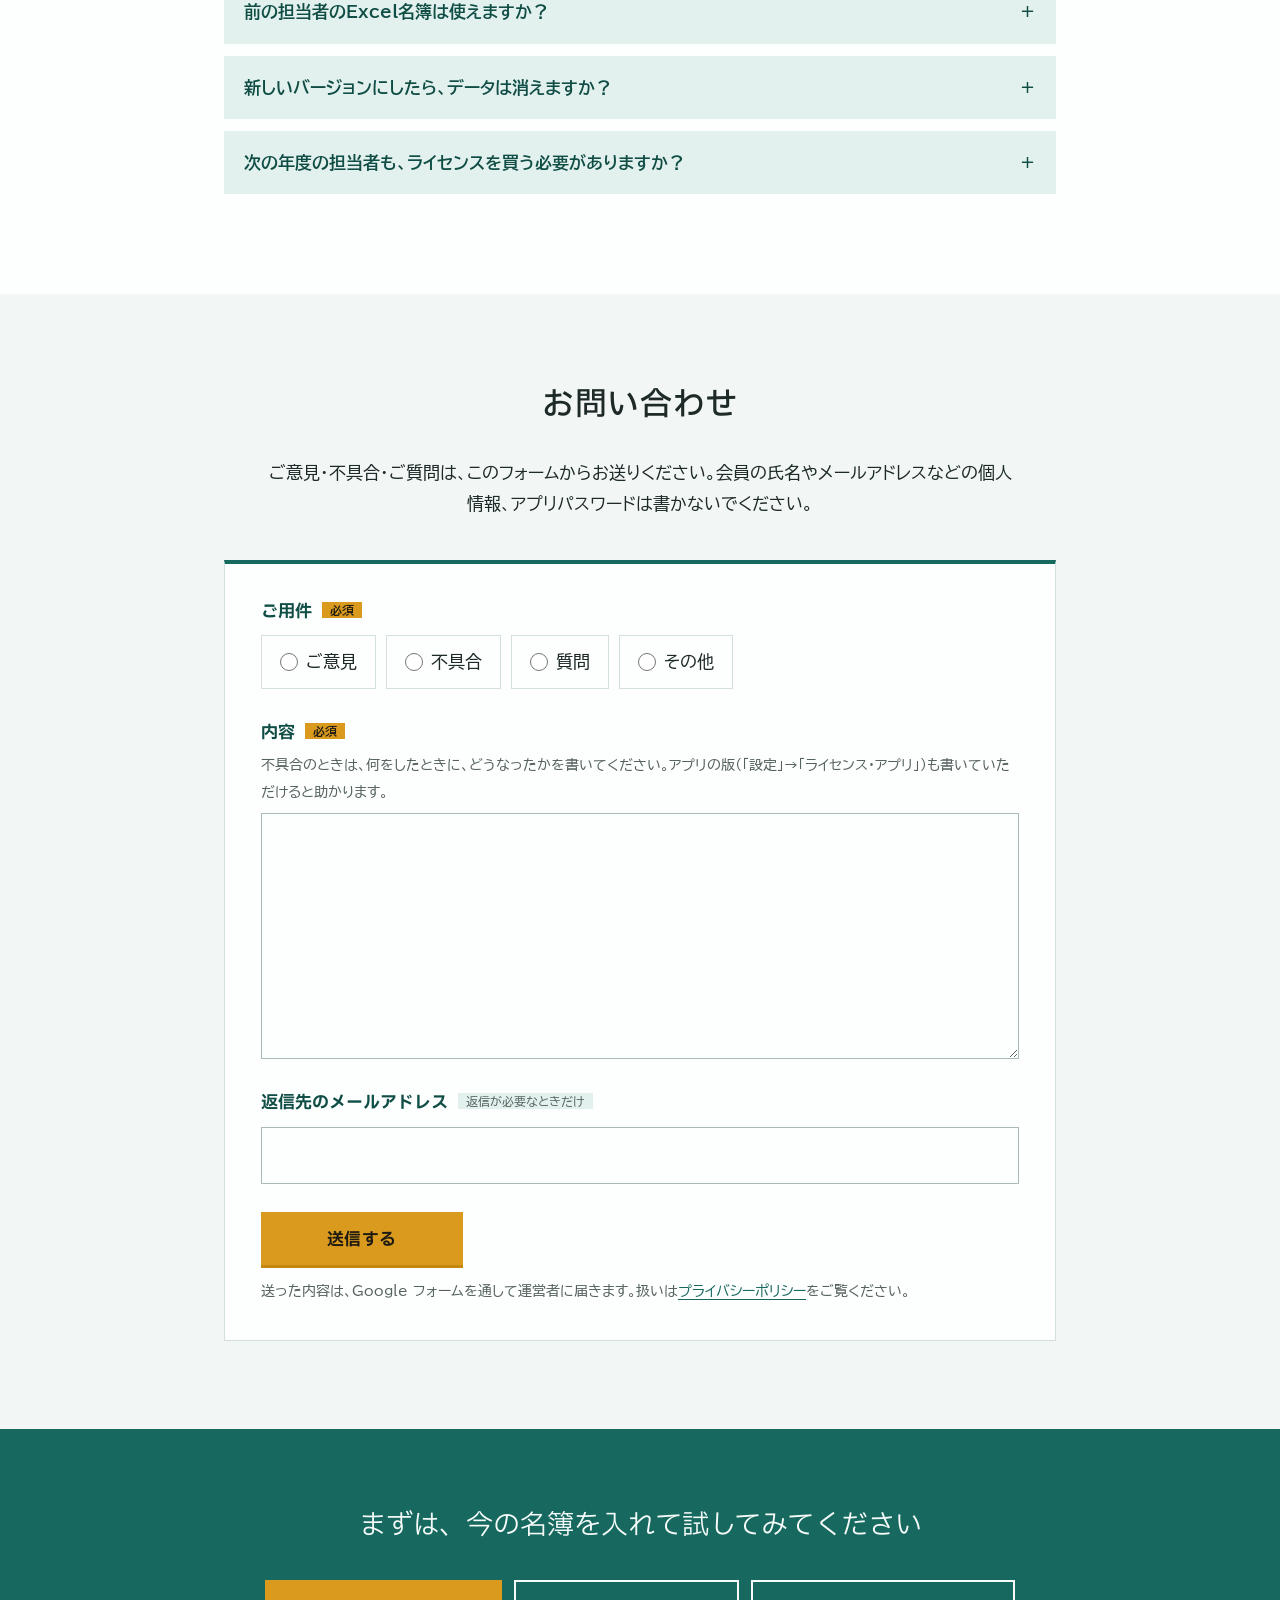
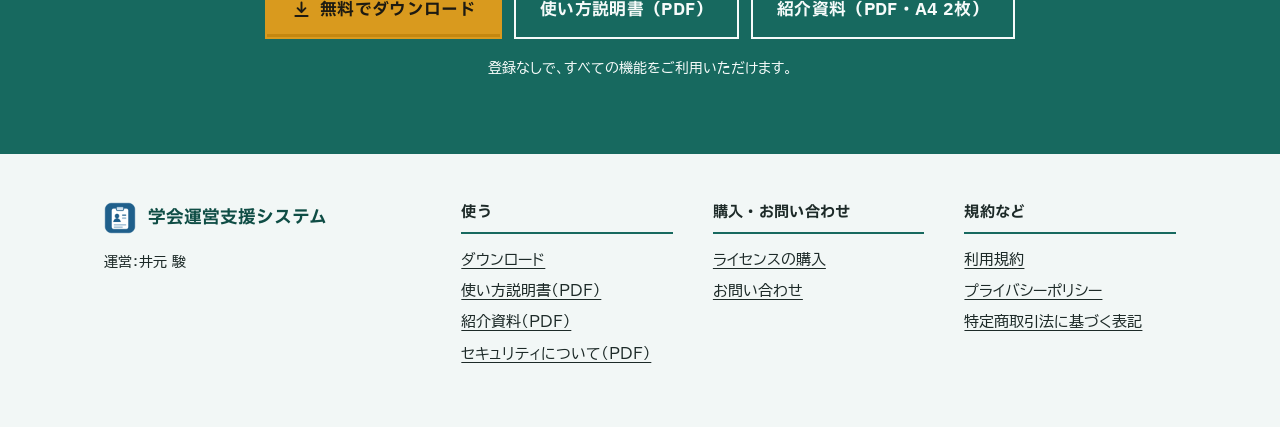
==== commit 932793c0: "問い合わせを、ページと同じ見た目の自前のフォームにする - index.html：Google フォームの埋め込みをやめ、自前のフォームから Google フォームに送る   （ページを移らずに「送信" ====
--- a/index.html
+++ b/index.html
@@ -362,14 +362,41 @@
           <p class="lead reveal">
             ご意見・不具合・ご質問は、このフォームからお送りください。会員の氏名やメールアドレスなどの個人情報、アプリパスワードは書かないでください。
           </p>
-          <div class="form-frame reveal">
-            <iframe
-              src="https://docs.google.com/forms/d/e/1FAIpQLSem8YQPxwCaP0HrP6B142q8EgZJPiNtuUG9WSnMsW8UcndIjw/viewform?embedded=true"
-              title="お問い合わせフォーム（Googleフォーム）"
-              loading="lazy"
-              >読み込んでいます…</iframe
-            >
-          </div>
+          <!-- 送った内容は Google フォームに届く。entry.… は Google フォームの質問の番号（質問を作り直したら、ここも直す） -->
+          <form
+            class="cform reveal"
+            id="cform"
+            action="https://docs.google.com/forms/d/e/1FAIpQLSem8YQPxwCaP0HrP6B142q8EgZJPiNtuUG9WSnMsW8UcndIjw/formResponse"
+            method="post"
+          >
+            <fieldset>
+              <legend>ご用件<span class="req">必須</span></legend>
+              <div class="choices">
+                <label><input type="radio" name="entry.1025865740" value="ご意見" required />ご意見</label>
+                <label><input type="radio" name="entry.1025865740" value="不具合" />不具合</label>
+                <label><input type="radio" name="entry.1025865740" value="質問" />質問</label>
+                <label><input type="radio" name="entry.1025865740" value="その他" />その他</label>
+              </div>
+            </fieldset>
+            <div class="field">
+              <label for="cf-body">内容<span class="req">必須</span></label>
+              <p class="hint" id="cf-body-hint">
+                不具合のときは、何をしたときに、どうなったかを書いてください。アプリの版（「設定」→「ライセンス・アプリ」）も書いていただけると助かります。
+              </p>
+              <textarea id="cf-body" name="entry.1691068815" rows="7" required aria-describedby="cf-body-hint"></textarea>
+            </div>
+            <div class="field">
+              <label for="cf-mail">返信先のメールアドレス<span class="opt">返信が必要なときだけ</span></label>
+              <input id="cf-mail" type="email" name="entry.2141547957" autocomplete="email" inputmode="email" />
+            </div>
+            <div class="cform-foot">
+              <button class="btn cta" type="submit">送信する</button>
+              <p class="note">
+                送った内容は、Google フォームを通して運営者に届きます。扱いは<a href="privacy.html">プライバシーポリシー</a>をご覧ください。
+              </p>
+            </div>
+            <p class="cform-msg" id="cform-msg" role="status" hidden></p>
+          </form>
         </div>
       </section>
 
@@ -423,6 +450,45 @@
       </div>
     </footer>
 
+    <script>
+      // お問い合わせ：ページを移らずに Google フォームへ送る。
+      // スクリプトが動かないときは、ふつうに送られて Google の「送信しました」の画面に移る
+      (function () {
+        var form = document.getElementById("cform");
+        var msg = document.getElementById("cform-msg");
+        if (!form || !window.fetch) return;
+        form.addEventListener("submit", function (ev) {
+          ev.preventDefault();
+          var btn = form.querySelector("button[type=submit]");
+          btn.disabled = true;
+          btn.textContent = "送信しています…";
+          // Google からの返事は読めない（no-cors）。届いたかどうかは、通信が失敗しなかったことで判断する
+          fetch(form.action, {
+            method: "POST",
+            mode: "no-cors",
+            body: new URLSearchParams(new FormData(form)),
+          })
+            .then(function () {
+              form.reset();
+              msg.className = "cform-msg ok";
+              msg.textContent = "送信しました。お問い合わせありがとうございます。返信が必要なものには、順にお返事します。";
+            })
+            .catch(function () {
+              msg.className = "cform-msg ng";
+              msg.innerHTML =
+                '送信できませんでした。インターネットにつながっているか確かめて、もう一度お試しください。うまくいかないときは、<a href="https://forms.gle/VbX8t63M8UimmP8W7">Google フォームの画面</a>からお送りください。';
+            })
+            .finally(function () {
+              msg.hidden = false;
+              btn.disabled = false;
+              btn.textContent = "送信する";
+              // 読み上げソフトの人にも結果が伝わるよう、知らせの位置へ移る
+              msg.setAttribute("tabindex", "-1");
+              msg.focus();
+            });
+        });
+      })();
+    </script>
     <script>
       // 画面に入ったものから、順に現れる
       (function () {
--- a/style.css
+++ b/style.css
@@ -782,15 +782,140 @@
 .contact {
   max-width: 880px;
 }
-.form-frame {
+.cform {
   background: var(--paper);
   border: 1px solid var(--rule);
-}
-.form-frame iframe {
+  border-top: 4px solid var(--main);
+  padding: 32px 36px 36px;
+  display: grid;
+  gap: 28px;
+}
+.cform fieldset {
+  border: 0;
+  margin: 0;
+  padding: 0;
+  min-width: 0;
+}
+.cform legend,
+.cform .field > label {
+  display: block;
+  font-family: var(--display);
+  font-weight: 700;
+  color: var(--deep);
+  margin-bottom: 8px;
+  padding: 0;
+}
+.req,
+.opt {
+  font-family: var(--gothic);
+  font-size: 0.78rem;
+  font-weight: 700;
+  margin-left: 10px;
+  padding: 2px 8px;
+  vertical-align: 2px;
+}
+.req {
+  background: var(--cta);
+  color: var(--cta-ink);
+}
+.opt {
+  background: var(--wash);
+  color: var(--muted);
+  font-weight: 400;
+}
+.choices {
+  display: flex;
+  flex-wrap: wrap;
+  gap: 10px;
+}
+.choices label {
+  display: flex;
+  align-items: center;
+  gap: 8px;
+  border: 1px solid var(--rule);
+  padding: 10px 18px;
+  cursor: pointer;
+}
+.choices label:hover {
+  background: var(--tint);
+}
+.choices label:has(input:checked) {
+  border-color: var(--main);
+  background: var(--wash);
+  color: var(--deep);
+  font-weight: 700;
+}
+.choices input {
+  accent-color: var(--main);
+  width: 18px;
+  height: 18px;
+  margin: 0;
+}
+.cform .hint {
+  margin: -4px 0 8px;
+  font-size: 0.9rem;
+  color: var(--muted);
+}
+.cform textarea,
+.cform input[type="email"] {
   display: block;
   width: 100%;
-  height: 980px;
+  font: inherit;
+  color: var(--ink);
+  background: var(--paper);
+  border: 1px solid #a9bbb7;
+  border-radius: 0;
+  padding: 12px 14px;
+}
+.cform textarea {
+  resize: vertical;
+  min-height: 10em;
+}
+.cform textarea:focus,
+.cform input[type="email"]:focus {
+  outline: 3px solid var(--cta);
+  outline-offset: 0;
+  border-color: var(--main);
+}
+.cform-foot {
+  display: grid;
+  justify-items: start;
+  gap: 10px;
+}
+.cform-foot .btn {
   border: 0;
+  cursor: pointer;
+  min-width: 12em;
+}
+.cform-foot .btn:disabled {
+  opacity: 0.7;
+  cursor: wait;
+}
+.cform-foot .note {
+  margin: 0;
+}
+.cform-msg {
+  margin: 0;
+  padding: 14px 18px;
+  font-weight: 700;
+}
+.cform-msg.ok {
+  background: var(--wash);
+  color: var(--deep);
+  border-left: 4px solid var(--main);
+}
+.cform-msg.ng {
+  background: #fbefe9;
+  color: #8a2f12;
+  border-left: 4px solid #b5461f;
+}
+@media (max-width: 820px) {
+  .cform {
+    padding: 24px 20px 28px;
+  }
+  .cform-foot .btn {
+    width: 100%;
+  }
 }
 
 /* 狭い画面 */
